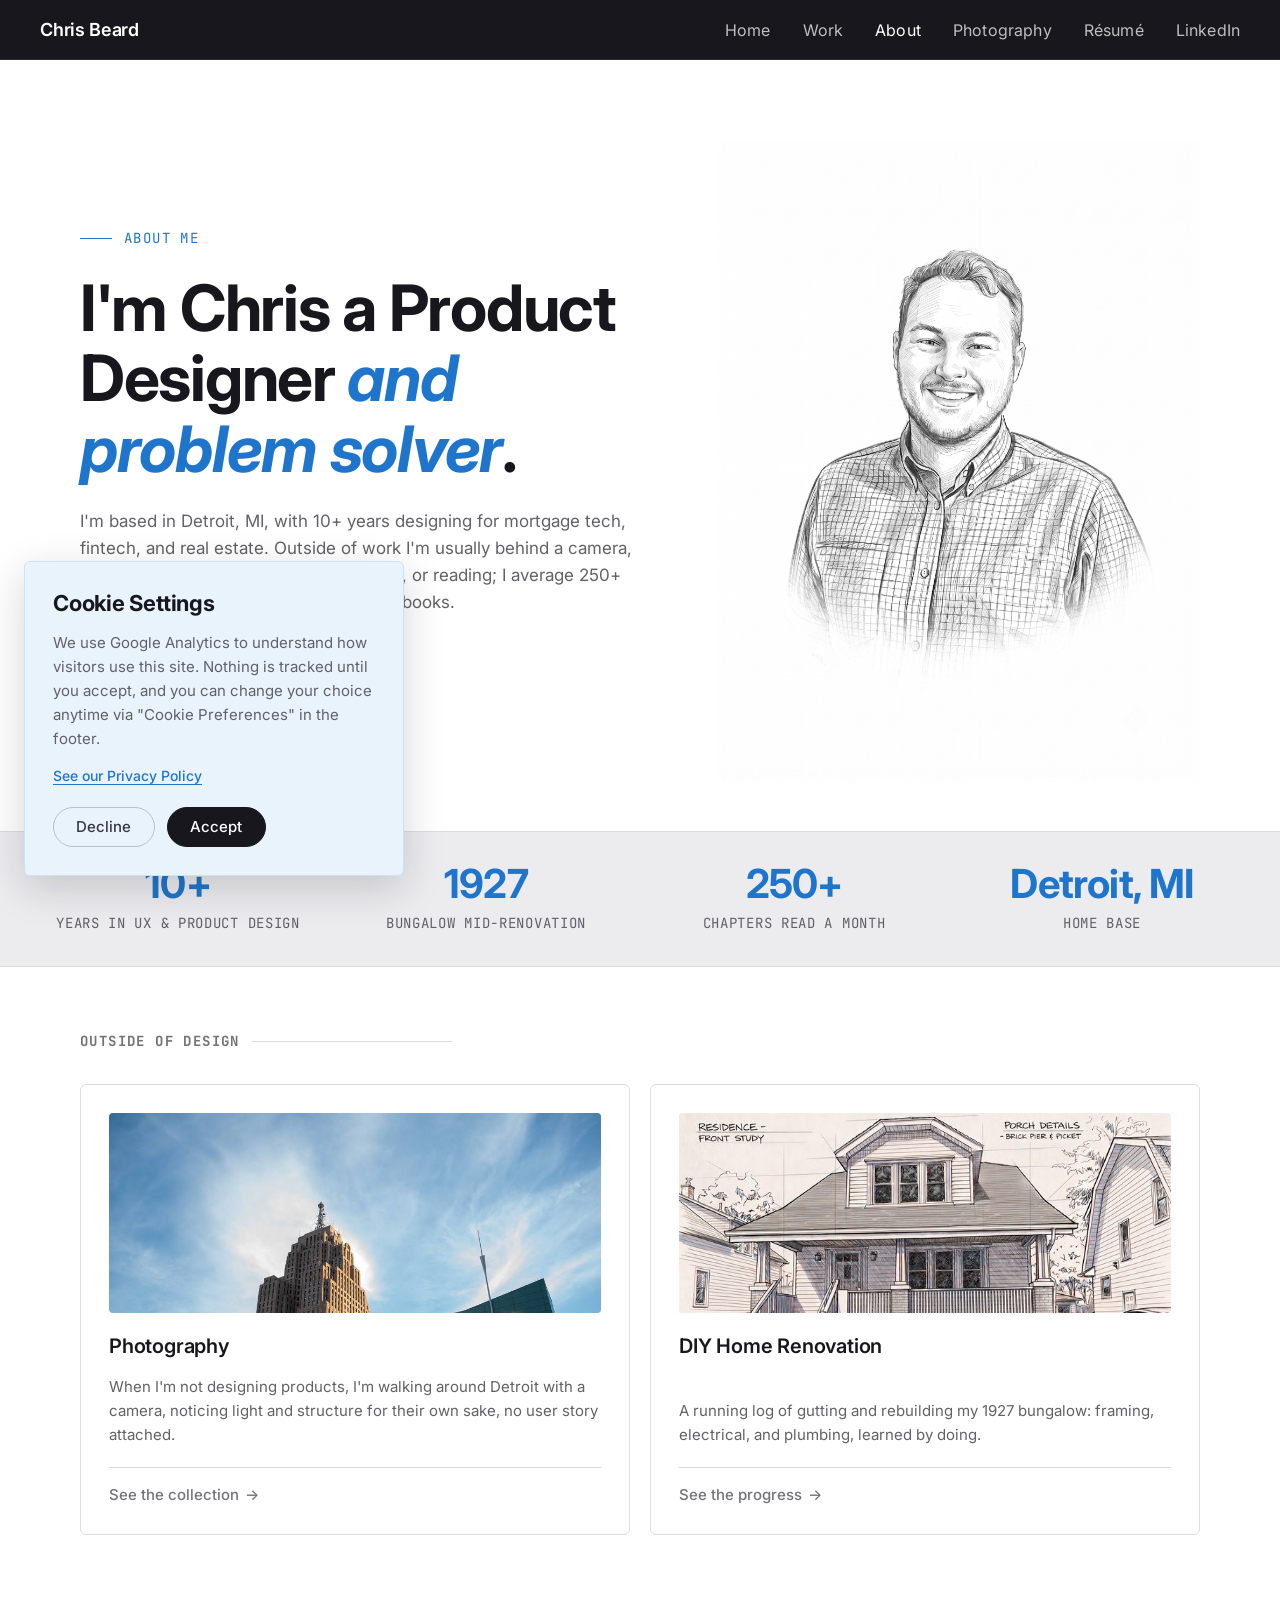
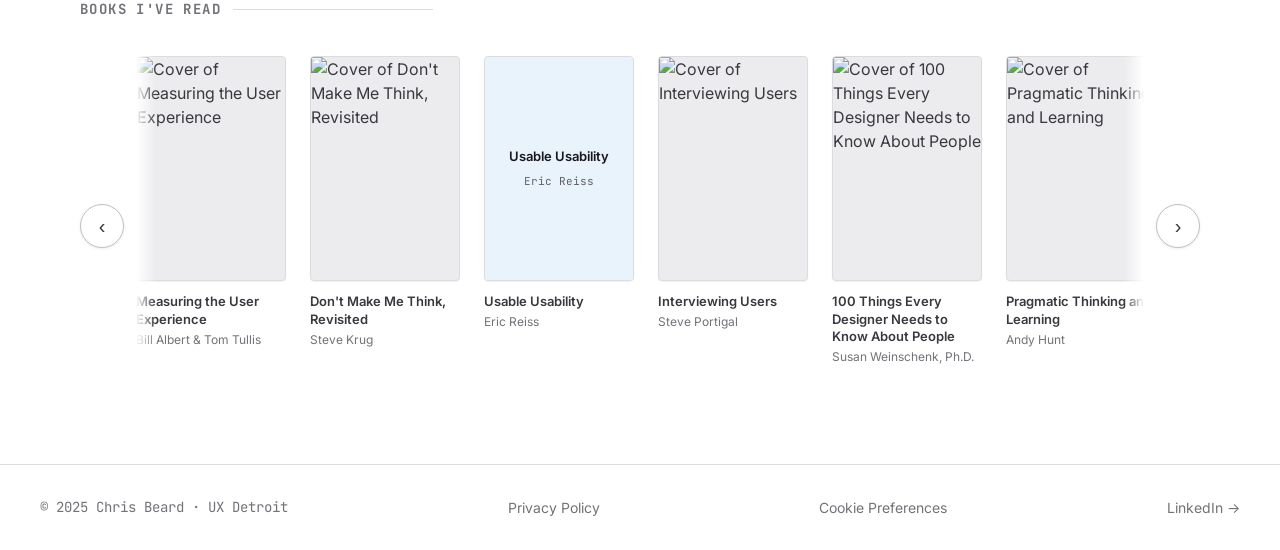
==== about.html @ 6bd54cd8 "About page, Renovation Page, hackathon pages, and update images" ====
<!DOCTYPE html>
<html lang="en">
<head>
<meta charset="UTF-8">
<meta name="viewport" content="width=device-width, initial-scale=1.0">
<!-- Google tag (gtag.js) -->
<script async src="https://www.googletagmanager.com/gtag/js?id=G-MFQD566YZS"></script>
<script>
  window.dataLayer = window.dataLayer || [];
  function gtag(){dataLayer.push(arguments);}
  var storedConsent;
  try { storedConsent = localStorage.getItem('cookie-consent'); } catch (e) {}
  gtag('consent', 'default', { analytics_storage: storedConsent === 'granted' ? 'granted' : 'denied' });
  gtag('js', new Date());
  gtag('config', 'G-MFQD566YZS');
</script>
<title>About — Chris Beard</title>
<link rel="preconnect" href="https://fonts.googleapis.com">
<link rel="preconnect" href="https://fonts.gstatic.com" crossorigin>
<link href="https://fonts.googleapis.com/css2?family=Inter:ital,wght@0,300;0,400;0,500;0,600;0,700;1,400;1,600&family=JetBrains+Mono:ital,wght@0,400;0,500;1,400&display=swap" rel="stylesheet">
<link rel="stylesheet" href="styles.css">
</head>
<body>

<a class="skip-nav" href="#main-content">Skip to main content</a>

<nav aria-label="Main navigation">
  <div class="nav-inner">
  <a class="nav-logo" href="index.html">Chris Beard</a>
  <button class="nav-toggle" type="button" aria-expanded="false" aria-controls="nav-links" aria-label="Open menu">
    <span class="nav-toggle-bar"></span>
    <span class="nav-toggle-bar"></span>
    <span class="nav-toggle-bar"></span>
  </button>
  <ul class="nav-links" id="nav-links">
    <li><a href="index.html">Home</a></li>
    <li><a href="work.html">Work</a></li>
    <li><a href="about.html" aria-current="page" class="nav-active">About</a></li>
    <li><a href="photography.html">Photography</a></li>
    <li><a href="resume.html">Résumé</a></li>
    <li><a href="https://www.linkedin.com/in/beard02/" target="_blank" rel="noopener">LinkedIn</a></li>
  </ul>
  </div>
</nav>

<main id="main-content">

  <!-- HERO -->
  <section class="hero hero-with-portrait">
    <div>
      <p class="hero-eyebrow animate-in">About Me</p>
      <h1 class="hero-h1 animate-in delay-1">I'm Chris a Product Designer <em>and problem solver</em>.</h1>
      <p class="hero-sub animate-in delay-2">I'm based in Detroit, MI, with 10+ years designing for mortgage tech, fintech, and real estate. Outside of work I'm usually behind a camera, renovating my house one room at a time, or reading; I average 250+ chapters a month between manhua and books.</p>
      <div class="hero-actions animate-in delay-3">
        <a class="btn-ghost" href="https://cdn.prod.website-files.com/657235eab95ad436f5d0ef59/69a52b93fa507fe3a2e2536a_Chris_Beard_Public_Resume.pdf" target="_blank" rel="noopener">
          <svg width="14" height="14" viewBox="0 0 16 16" fill="none"><path d="M2 14h12M8 2v8M4 7l4 4 4-4" stroke="currentColor" stroke-width="1.5" stroke-linecap="round" stroke-linejoin="round"/></svg>
          Download Résumé
        </a>
        <div class="hero-social-links">
          <a class="social-link" href="https://www.linkedin.com/in/beard02/" target="_blank" rel="noopener" title="LinkedIn">in</a>
        </div>
      </div>
    </div>
    <div class="hero-portrait animate-in delay-1">
      <img src="images/Sketch_Portrait.png" alt="Hand-drawn sketch portrait of Chris Beard smiling, standing in an office space" loading="lazy">
    </div>
  </section>

  <!-- QUICK FACTS -->
  <div class="metrics-strip">
    <div class="metrics-inner">
      <div class="metric-item">
        <span class="metric-num">10+</span>
        <span class="metric-label">Years in UX &amp; Product Design</span>
      </div>
      <div class="metric-item">
        <span class="metric-num">1927</span>
        <span class="metric-label">Bungalow mid-renovation</span>
      </div>
      <div class="metric-item">
        <span class="metric-num">250+</span>
        <span class="metric-label">Chapters read a month</span>
      </div>
      <div class="metric-item">
        <span class="metric-num">Detroit, MI</span>
        <span class="metric-label">Home base</span>
      </div>
    </div>
  </div>

  <!-- OUTSIDE OF DESIGN -->
  <section class="bento-section">
    <h2 class="section-label">Outside of Design</h2>
    <div class="bento-grid">

      <article class="card case-card-med" onclick="location.href='photography.html'" tabindex="0" role="button" aria-label="Visit my Photography page">
        <div class="case-card-inner">
          <div class="card-thumb">
            <img src="images/photography/thumbs/book-tower-day.jpg" alt="The Book Tower rising above buildings in downtown Detroit" loading="lazy">
          </div>
          <h2 class="card-thesis">Photography</h2>
          <p class="card-summary">When I'm not designing products, I'm walking around Detroit with a camera, noticing light and structure for their own sake, no user story attached.</p>
          <div class="card-cta">See the collection <span class="card-cta-arrow">→</span></div>
        </div>
      </article>

      <article class="card case-card-med" onclick="location.href='renovation.html'" tabindex="0" role="button" aria-label="Visit my Renovation page">
        <div class="case-card-inner">
          <div class="card-thumb">
            <img src="images/renovation/thumbs/house-sketch.jpg" alt="Hand-drawn front elevation study of the house, showing the porch, dormer, and picket fence details" loading="lazy">
          </div>
          <h2 class="card-thesis">DIY Home Renovation</h2>
          <p class="card-summary">A running log of gutting and rebuilding my 1927 bungalow: framing, electrical, and plumbing, learned by doing.</p>
          <div class="card-cta">See the progress <span class="card-cta-arrow">→</span></div>
        </div>
      </article>

    </div>
  </section>

    <!-- BOOKS I'VE READ -->
  <section class="bento-section books-section" id="books">
    <h2 class="section-label">Books I've Read</h2>
    <div class="book-carousel-wrap">
      <button class="book-carousel-btn book-carousel-prev" type="button" aria-label="Scroll to previous books">‹</button>
      <div class="book-carousel" id="book-carousel" tabindex="0" aria-label="Carousel of books I've read">

        <a class="book-card" href="https://www.amazon.com/s?k=Measuring+the+User+Experience+Bill+Albert+Tom+Tullis" target="_blank" rel="noopener" aria-label="View Measuring the User Experience on Amazon">
          <div class="book-cover"><img src="https://covers.openlibrary.org/b/id/10262965-L.jpg" alt="Cover of Measuring the User Experience" loading="lazy"></div>
          <p class="book-title">Measuring the User Experience</p>
          <p class="book-author">Bill Albert &amp; Tom Tullis</p>
        </a>

        <a class="book-card" href="https://www.amazon.com/s?k=Don%27t+Make+Me+Think+Revisited+Steve+Krug" target="_blank" rel="noopener" aria-label="View Don't Make Me Think, Revisited on Amazon">
          <div class="book-cover"><img src="https://covers.openlibrary.org/b/id/10329409-L.jpg" alt="Cover of Don't Make Me Think, Revisited" loading="lazy"></div>
          <p class="book-title">Don't Make Me Think, Revisited</p>
          <p class="book-author">Steve Krug</p>
        </a>

        <a class="book-card" href="https://www.amazon.com/s?k=Usable+Usability+Eric+Reiss" target="_blank" rel="noopener" aria-label="View Usable Usability on Amazon">
          <div class="book-cover">
            <div class="book-cover-placeholder">
              <p class="book-cover-placeholder-title">Usable Usability</p>
              <p class="book-cover-placeholder-author">Eric Reiss</p>
            </div>
          </div>
          <p class="book-title">Usable Usability</p>
          <p class="book-author">Eric Reiss</p>
        </a>

        <a class="book-card" href="https://www.amazon.com/s?k=Interviewing+Users+Steve+Portigal" target="_blank" rel="noopener" aria-label="View Interviewing Users on Amazon">
          <div class="book-cover"><img src="https://covers.openlibrary.org/b/id/8778372-L.jpg" alt="Cover of Interviewing Users" loading="lazy"></div>
          <p class="book-title">Interviewing Users</p>
          <p class="book-author">Steve Portigal</p>
        </a>

        <a class="book-card" href="https://www.amazon.com/s?k=100+Things+Every+Designer+Needs+to+Know+About+People+Susan+Weinschenk" target="_blank" rel="noopener" aria-label="View 100 Things Every Designer Needs to Know About People on Amazon">
          <div class="book-cover"><img src="https://covers.openlibrary.org/b/id/8727716-L.jpg" alt="Cover of 100 Things Every Designer Needs to Know About People" loading="lazy"></div>
          <p class="book-title">100 Things Every Designer Needs to Know About People</p>
          <p class="book-author">Susan Weinschenk, Ph.D.</p>
        </a>

        <a class="book-card" href="https://www.amazon.com/s?k=Pragmatic+Thinking+and+Learning+Andy+Hunt" target="_blank" rel="noopener" aria-label="View Pragmatic Thinking and Learning on Amazon">
          <div class="book-cover"><img src="https://covers.openlibrary.org/b/id/5547404-L.jpg" alt="Cover of Pragmatic Thinking and Learning" loading="lazy"></div>
          <p class="book-title">Pragmatic Thinking and Learning</p>
          <p class="book-author">Andy Hunt</p>
        </a>

        <a class="book-card" href="https://www.amazon.com/s?k=Making+It+Right+Rian+van+der+Merwe" target="_blank" rel="noopener" aria-label="View Making It Right on Amazon">
          <div class="book-cover"><img src="https://covers.openlibrary.org/b/id/11560000-L.jpg" alt="Cover of Making It Right" loading="lazy"></div>
          <p class="book-title">Making It Right</p>
          <p class="book-author">Rian van der Merwe</p>
        </a>

        <a class="book-card" href="https://www.amazon.com/s?k=Thinkertoys+Michael+Michalko" target="_blank" rel="noopener" aria-label="View Thinkertoys on Amazon">
          <div class="book-cover"><img src="https://covers.openlibrary.org/b/id/697245-L.jpg" alt="Cover of Thinkertoys" loading="lazy"></div>
          <p class="book-title">Thinkertoys</p>
          <p class="book-author">Michael Michalko</p>
        </a>

        <a class="book-card" href="https://www.amazon.com/s?k=The+Design+of+Everyday+Things+Don+Norman" target="_blank" rel="noopener" aria-label="View The Design of Everyday Things on Amazon">
          <div class="book-cover"><img src="https://covers.openlibrary.org/b/id/14428212-L.jpg" alt="Cover of The Design of Everyday Things" loading="lazy"></div>
          <p class="book-title">The Design of Everyday Things</p>
          <p class="book-author">Don Norman</p>
        </a>

        <a class="book-card" href="https://www.amazon.com/s?k=Design+for+the+Real+World+Victor+Papanek" target="_blank" rel="noopener" aria-label="View Design for the Real World on Amazon">
          <div class="book-cover"><img src="https://covers.openlibrary.org/b/id/13011269-L.jpg" alt="Cover of Design for the Real World" loading="lazy"></div>
          <p class="book-title">Design for the Real World</p>
          <p class="book-author">Victor Papanek</p>
        </a>

        <a class="book-card" href="https://www.amazon.com/s?k=Sprint+Jake+Knapp+John+Zeratsky" target="_blank" rel="noopener" aria-label="View Sprint on Amazon">
          <div class="book-cover"><img src="https://covers.openlibrary.org/b/id/7431269-L.jpg" alt="Cover of Sprint" loading="lazy"></div>
          <p class="book-title">Sprint</p>
          <p class="book-author">Jake Knapp &amp; John Zeratsky</p>
        </a>

        <a class="book-card" href="https://www.amazon.com/s?k=Mismatch+Kat+Holmes" target="_blank" rel="noopener" aria-label="View Mismatch on Amazon">
          <div class="book-cover"><img src="https://covers.openlibrary.org/b/id/8835420-L.jpg" alt="Cover of Mismatch" loading="lazy"></div>
          <p class="book-title">Mismatch</p>
          <p class="book-author">Kat Holmes</p>
        </a>

        <a class="book-card" href="https://www.amazon.com/s?k=Change+by+Design+Tim+Brown" target="_blank" rel="noopener" aria-label="View Change by Design on Amazon">
          <div class="book-cover"><img src="https://covers.openlibrary.org/b/id/6305705-L.jpg" alt="Cover of Change by Design" loading="lazy"></div>
          <p class="book-title">Change by Design</p>
          <p class="book-author">Tim Brown</p>
        </a>

        <a class="book-card" href="https://www.amazon.com/s?k=97+Things+Every+UX+Practitioner+Should+Know+Daniel+Berlin" target="_blank" rel="noopener" aria-label="View 97 Things Every UX Practitioner Should Know on Amazon">
          <div class="book-cover">
            <div class="book-cover-placeholder">
              <p class="book-cover-placeholder-title">97 Things Every UX Practitioner Should Know</p>
              <p class="book-cover-placeholder-author">Daniel Berlin</p>
            </div>
          </div>
          <p class="book-title">97 Things Every UX Practitioner Should Know</p>
          <p class="book-author">Daniel Berlin</p>
        </a>

        <a class="book-card" href="https://www.amazon.com/s?k=Atomic+Habits+James+Clear" target="_blank" rel="noopener" aria-label="View Atomic Habits on Amazon">
          <div class="book-cover"><img src="https://covers.openlibrary.org/b/id/12539702-L.jpg" alt="Cover of Atomic Habits" loading="lazy"></div>
          <p class="book-title">Atomic Habits</p>
          <p class="book-author">James Clear</p>
        </a>

        <a class="book-card" href="https://www.amazon.com/s?k=Bottlenecks+David+C+Evans" target="_blank" rel="noopener" aria-label="View Bottlenecks on Amazon">
          <div class="book-cover">
            <div class="book-cover-placeholder">
              <p class="book-cover-placeholder-title">Bottlenecks</p>
              <p class="book-cover-placeholder-author">David C. Evans</p>
            </div>
          </div>
          <p class="book-title">Bottlenecks</p>
          <p class="book-author">David C. Evans</p>
        </a>

        <a class="book-card" href="https://www.amazon.com/s?k=uxGPT+Patrick+Neeman" target="_blank" rel="noopener" aria-label="View uxGPT on Amazon">
          <div class="book-cover">
            <div class="book-cover-placeholder">
              <p class="book-cover-placeholder-title">uxGPT</p>
              <p class="book-cover-placeholder-author">Patrick Neeman</p>
            </div>
          </div>
          <p class="book-title">uxGPT</p>
          <p class="book-author">Patrick Neeman</p>
        </a>

        <a class="book-card" href="https://www.amazon.com/s?k=The+Five+Dysfunctions+of+a+Team+Patrick+Lencioni" target="_blank" rel="noopener" aria-label="View The Five Dysfunctions of a Team on Amazon">
          <div class="book-cover"><img src="https://covers.openlibrary.org/b/id/13296514-L.jpg" alt="Cover of The Five Dysfunctions of a Team" loading="lazy"></div>
          <p class="book-title">The Five Dysfunctions of a Team</p>
          <p class="book-author">Patrick M. Lencioni</p>
        </a>

        <a class="book-card" href="https://www.amazon.com/s?k=HBR%27s+10+Must+Reads+on+Emotional+Intelligence+Daniel+Goleman" target="_blank" rel="noopener" aria-label="View HBR's 10 Must Reads on Emotional Intelligence on Amazon">
          <div class="book-cover"><img src="https://covers.openlibrary.org/b/id/8920949-L.jpg" alt="Cover of HBR's 10 Must Reads on Emotional Intelligence" loading="lazy"></div>
          <p class="book-title">HBR's 10 Must Reads on Emotional Intelligence</p>
          <p class="book-author">Harvard Business Review &amp; Daniel Goleman</p>
        </a>

        <a class="book-card" href="https://www.amazon.com/s?k=Technically+Wrong+Sara+Wachter-Boettcher" target="_blank" rel="noopener" aria-label="View Technically Wrong on Amazon">
          <div class="book-cover"><img src="https://covers.openlibrary.org/b/id/8353132-L.jpg" alt="Cover of Technically Wrong" loading="lazy"></div>
          <p class="book-title">Technically Wrong</p>
          <p class="book-author">Sara Wachter-Boettcher</p>
        </a>

        <a class="book-card" href="https://www.amazon.com/s?k=Failed+It+Erik+Kessels" target="_blank" rel="noopener" aria-label="View Failed It! on Amazon">
          <div class="book-cover"><img src="https://covers.openlibrary.org/b/id/8494494-L.jpg" alt="Cover of Failed It!" loading="lazy"></div>
          <p class="book-title">Failed It!</p>
          <p class="book-author">Erik Kessels</p>
        </a>

        <a class="book-card" href="https://www.amazon.com/s?k=How+to+Make+Sense+of+Any+Mess+Abby+Covert" target="_blank" rel="noopener" aria-label="View How to Make Sense of Any Mess on Amazon">
          <div class="book-cover"><img src="https://covers.openlibrary.org/b/id/7352417-L.jpg" alt="Cover of How to Make Sense of Any Mess" loading="lazy"></div>
          <p class="book-title">How to Make Sense of Any Mess</p>
          <p class="book-author">Abby Covert</p>
        </a>

        <a class="book-card" href="https://www.amazon.com/s?k=Lean+UX+Jeff+Gothelf+Josh+Seiden" target="_blank" rel="noopener" aria-label="View Lean UX on Amazon">
          <div class="book-cover"><img src="https://covers.openlibrary.org/b/id/7534763-L.jpg" alt="Cover of Lean UX" loading="lazy"></div>
          <p class="book-title">Lean UX</p>
          <p class="book-author">Jeff Gothelf &amp; Josh Seiden</p>
        </a>

        <a class="book-card" href="https://www.amazon.com/s?k=Zen+and+the+Art+of+Motorcycle+Maintenance+Robert+Pirsig" target="_blank" rel="noopener" aria-label="View Zen and the Art of Motorcycle Maintenance on Amazon">
          <div class="book-cover"><img src="https://covers.openlibrary.org/b/id/10673266-L.jpg" alt="Cover of Zen and the Art of Motorcycle Maintenance" loading="lazy"></div>
          <p class="book-title">Zen and the Art of Motorcycle Maintenance</p>
          <p class="book-author">Robert M. Pirsig</p>
        </a>

      </div>
      <button class="book-carousel-btn book-carousel-next" type="button" aria-label="Scroll to next books">›</button>
    </div>
  </section>

  <!--div class="quote-strip">
    <p class="quote-text">"Good design is invisible until it's missing; that's usually where I start."</p>
    <p class="quote-attr">My approach to every project</p>
  </div -->

</main>
<footer aria-label="Site footer">
  <div class="footer-inner">
    <span class="footer-copy">© 2025 Chris Beard · UX Detroit</span>
    <a class="footer-link" href="privacy.html">Privacy Policy</a>
    <button class="footer-link cookie-prefs-link" type="button">Cookie Preferences</button>
    <a class="footer-link" href="https://www.linkedin.com/in/beard02/" target="_blank" rel="noopener">LinkedIn →</a>
  </div>
</footer>
<div id="cookie-banner" class="cookie-banner" role="region" aria-label="Cookie consent" hidden>
  <p class="cookie-banner-title">Cookie Settings</p>
  <p class="cookie-banner-text">We use Google Analytics to understand how visitors use this site. Nothing is tracked until you accept, and you can change your choice anytime via "Cookie Preferences" in the footer.</p>
  <a class="cookie-banner-link" href="privacy.html">See our Privacy Policy</a>
  <div class="cookie-banner-actions">
    <button id="cookie-decline" class="cookie-btn" type="button">Decline</button>
    <button id="cookie-accept" class="cookie-btn cookie-btn-accept" type="button">Accept</button>
  </div>
</div>
<script>
// ── BOOK CAROUSEL ────────────────────────────────────────────────────────────
(function () {
  var track = document.getElementById('book-carousel');
  var prevBtn = document.querySelector('.book-carousel-prev');
  var nextBtn = document.querySelector('.book-carousel-next');
  if (!track || !prevBtn || !nextBtn) return;

  function scrollByCard(dir) {
    var card = track.querySelector('.book-card');
    var step = card ? card.getBoundingClientRect().width + 24 : 174;
    track.scrollBy({ left: dir * step * 2, behavior: 'smooth' });
  }

  function updateButtons() {
    var max = track.scrollWidth - track.clientWidth - 1;
    prevBtn.disabled = track.scrollLeft <= 0;
    nextBtn.disabled = track.scrollLeft >= max;
  }

  prevBtn.addEventListener('click', function () { scrollByCard(-1); });
  nextBtn.addEventListener('click', function () { scrollByCard(1); });
  track.addEventListener('scroll', updateButtons, { passive: true });
  window.addEventListener('resize', updateButtons);
  updateButtons();

  // Keyboard arrow support
  track.addEventListener('keydown', function (e) {
    if (e.key === 'ArrowRight') { scrollByCard(1); e.preventDefault(); }
    else if (e.key === 'ArrowLeft') { scrollByCard(-1); e.preventDefault(); }
  });

  // Vertical wheel scrolls the carousel horizontally
  track.addEventListener('wheel', function (e) {
    if (Math.abs(e.deltaY) > Math.abs(e.deltaX)) {
      track.scrollLeft += e.deltaY;
      e.preventDefault();
    }
  }, { passive: false });

  // Click-and-drag (mouse only — touch already scrolls natively via touch-action)
  var isDown = false, isDragging = false, startX = 0, startScroll = 0;

  // Book cover images are draggable by default, which hijacks the pointer
  // sequence with a native ghost-image drag — block it so our scroll-drag wins.
  track.addEventListener('dragstart', function (e) { e.preventDefault(); });

  track.addEventListener('pointerdown', function (e) {
    if (e.pointerType !== 'mouse') return;
    isDown = true;
    isDragging = false;
    startX = e.clientX;
    startScroll = track.scrollLeft;
  });

  track.addEventListener('pointermove', function (e) {
    if (!isDown) return;
    var dx = e.clientX - startX;
    if (!isDragging && Math.abs(dx) > 4) {
      isDragging = true;
      track.classList.add('is-dragging');
      track.setPointerCapture(e.pointerId);
    }
    if (isDragging) {
      track.scrollLeft = startScroll - dx;
      e.preventDefault();
    }
  });

  function endDrag() {
    if (!isDown) return;
    isDown = false;
    track.classList.remove('is-dragging');
    // Defer clearing so the trailing click event (if any) can still see it was a drag
    setTimeout(function () { isDragging = false; }, 0);
  }
  track.addEventListener('pointerup', endDrag);
  track.addEventListener('pointercancel', endDrag);
  track.addEventListener('pointerleave', function () { if (isDown && !isDragging) endDrag(); });

  // Suppress the click-through to a book link at the end of a drag
  track.addEventListener('click', function (e) {
    if (isDragging) { e.preventDefault(); e.stopPropagation(); }
  }, true);
})();
</script>
<script src="nav.js"></script>
<script src="consent.js"></script>
</body>
</html>
---- styles.css ----
:root {
    /* ── Pajamas backgrounds ── */
    --bg: #ffffff;           /* neutral.0   – page background   */
    --bg-card: #ffffff;      /* neutral.0   – card / surface    */
    --bg-warm: #ececef;      /* neutral.50  – subtle section bg */
    --bg-blue-light: hsl(210 100% 96% / 1);
    --bg-dark: #18171d;      /* neutral.950 – dark hero / quote */

    /* ── Pajamas text ── */
    --ink: #3a383f;          /* neutral.800 – default text      */
    --ink-2: #626168;        /* neutral.600 – subtle text       */
    --ink-3: #737278;        /* neutral.500 – muted text        */
    --heading: #18171d;      /* neutral.950 – heading text      */

    /* ── Pajamas accent (blue.500) ── */
    --accent: #1f75cb;
    --accent-hover: #2f68b4; /* blue.600 */
    --accent-light: #cbe2f9; /* blue.100 */
    --accent-2: #1f75cb;
    --accent-2-light: #e9f3fc; /* blue.50 */

    /* ── Pajamas borders ── */
    --border: #dcdcde;       /* neutral.100 */
    --border-strong: #bfbfc3; /* neutral.200 */

    /* ── Geometry ── */
    --radius: 4px;
    --radius-lg: 6px;

    /* ── Pajamas typography ── */
    --font-display: 'GitLab Sans', 'Inter', -apple-system, BlinkMacSystemFont, 'Segoe UI', Roboto, 'Noto Sans', sans-serif;
    --font-body:    'GitLab Sans', 'Inter', -apple-system, BlinkMacSystemFont, 'Segoe UI', Roboto, 'Noto Sans', sans-serif;
    --font-mono:    'GitLab Mono', 'JetBrains Mono', 'Menlo', 'DejaVu Sans Mono', 'Liberation Mono', 'Consolas', monospace;

    --transition: 0.22s cubic-bezier(0.4,0,0.2,1);
  }

  *, *::before, *::after { box-sizing: border-box; margin: 0; padding: 0; }
  html { scroll-behavior: smooth; }

  body {
    font-family: var(--font-body);
    background: var(--bg);
    color: var(--ink);
    font-size: 16px;
    line-height: 1.5;
    -webkit-font-smoothing: antialiased;
  }

  /* ── WCAG 2.0 AA FOCUS & ACCESSIBILITY ── */
  .skip-nav {
    position: absolute;
    top: -100%;
    left: 1rem;
    z-index: 9999;
    background: var(--accent);
    color: #ffffff;
    padding: 0.6rem 1.2rem;
    border-radius: var(--radius);
    font-size: 1rem;
    font-weight: 500;
    text-decoration: none;
    transition: top 0s;
  }
  .skip-nav:focus { top: 0.75rem; outline: 3px solid #18171d; outline-offset: 2px; }

  a:focus-visible, button:focus-visible, [role="button"]:focus-visible, [tabindex]:focus-visible {
    outline: 3px solid var(--accent);
    outline-offset: 3px;
    border-radius: var(--radius);
  }
  a:focus:not(:focus-visible), button:focus:not(:focus-visible) { outline: none; }
  .card:focus-visible, .work-card-btn:focus-visible { outline: 3px solid var(--accent); outline-offset: 2px; }
  .cs-body-text a, .resume-sub a { text-decoration: underline; text-underline-offset: 3px; }

  /* ── NAV ── */
  nav {
    position: sticky; top: 0; z-index: 100;
    background: var(--bg-dark);
    border-bottom: 1px solid rgba(255,255,255,0.08);
    padding: 0 2.5rem;
    height: 60px;
  }
  .nav-inner {
    max-width: 1200px;
    margin: 0 auto;
    height: 100%;
    display: flex; align-items: center; justify-content: space-between;
  }
  .nav-logo {
    font-family: var(--font-display); font-size: 1.125rem; font-weight: 600;
    color: #ffffff; text-decoration: none; letter-spacing: -0.01em; cursor: pointer;
  }
  .nav-links { display: flex; gap: 2rem; list-style: none; align-items: center; }
  .nav-links a {
    font-size: 1rem; font-weight: 400; color: rgba(255,255,255,0.72);
    text-decoration: none; letter-spacing: 0.01em;
    transition: color var(--transition); cursor: pointer;
  }
  .nav-links a:hover { color: #ffffff; }

  .nav-toggle {
    display: none;
    flex-direction: column;
    justify-content: center;
    align-items: center;
    gap: 5px;
    width: 36px;
    height: 36px;
    padding: 0;
    border: none;
    background: transparent;
    cursor: pointer;
  }
  .nav-toggle-bar {
    display: block;
    width: 20px;
    height: 2px;
    background: #ffffff;
    border-radius: 1px;
    transition: transform var(--transition), opacity var(--transition);
  }
  .nav-toggle[aria-expanded="true"] .nav-toggle-bar:nth-child(1) { transform: translateY(7px) rotate(45deg); }
  .nav-toggle[aria-expanded="true"] .nav-toggle-bar:nth-child(2) { opacity: 0; }
  .nav-toggle[aria-expanded="true"] .nav-toggle-bar:nth-child(3) { transform: translateY(-7px) rotate(-45deg); }

  .nav-cta {
    background: var(--accent) !important; color: #ffffff !important;
    padding: 0.45rem 1.1rem !important; border-radius: var(--radius) !important;
    font-weight: 500 !important; font-size: 1rem !important;
    letter-spacing: 0.01em !important; transition: background var(--transition) !important;
  }
  .nav-cta:hover { background: var(--accent-hover) !important; color: #ffffff !important; }

  /* ── PAGES ── */
  .page { display: none; }
  .page.active { display: block; }

  /* ── HERO ── */
  .hero { padding: 5rem 2.5rem 3rem; max-width: 1200px; margin: 0 auto; }
  .hero-eyebrow {
    font-family: var(--font-mono); font-size: 0.875rem; letter-spacing: 0.10em;
    color: var(--accent); text-transform: uppercase; margin-bottom: 1.5rem;
    display: flex; align-items: center; gap: 0.75rem;
  }
  .hero-eyebrow::before { content: ''; display: inline-block; width: 32px; height: 1px; background: var(--accent); }
  .hero-h1 {
    font-family: var(--font-display); font-size: clamp(2.6rem, 5vw, 4.2rem);
    font-weight: 700; line-height: 1.1; letter-spacing: -0.02em;
    color: var(--heading); max-width: 820px; margin-bottom: 1.5rem;
  }
  .hero-h1 em { font-style: italic; color: var(--accent); }
  .hero-sub {
    font-size: 1.0625rem; color: var(--ink-2);
    line-height: 1.6; margin-bottom: 2.5rem; font-weight: 400;
  }
  .hero-actions { display: flex; align-items: center; gap: 1.25rem; flex-wrap: wrap; margin-bottom: 4rem; }
  .btn-primary {
    background: var(--accent); color: #ffffff; padding: 0.75rem 1.75rem;
    border-radius: var(--radius); font-size: 1rem; font-weight: 500;
    text-decoration: none; letter-spacing: 0.01em;
    transition: background var(--transition), transform var(--transition);
    cursor: pointer; border: none; display: inline-block;
  }
  .btn-primary:hover { background: var(--accent-hover); transform: translateY(-1px); }
  .btn-ghost {
    color: var(--ink-2); font-size: 1rem; text-decoration: none;
    display: flex; align-items: center; gap: 0.5rem;
    transition: color var(--transition), background var(--transition);
    cursor: pointer; border: 1px solid var(--border); background: transparent;
    padding: 0.4rem 0.75rem; border-radius: var(--radius);
  }
  .btn-ghost:hover { color: var(--accent); border-color: var(--accent); background: var(--accent-2-light); border-radius: var(--radius); }
  .hero-with-portrait { display: grid; grid-template-columns: 1.1fr 0.9fr; gap: 3rem; align-items: center; }
  .hero-with-portrait .hero-actions { margin-bottom: 0; }
  .hero-portrait { width: 100%; aspect-ratio: 3 / 4; border-radius: var(--radius-lg); overflow: hidden; }
  .hero-portrait img { width: 100%; height: 100%; object-fit: cover; display: block; filter: grayscale(1); }
  .hero-social-links { display: flex; gap: 1rem; align-items: center; }
  .social-link {
    width: 36px; height: 36px; border: 1px solid var(--border-strong);
    border-radius: var(--radius); display: flex; align-items: center; justify-content: center;
    color: var(--ink-2); text-decoration: none; font-size: 1rem;
    font-family: var(--font-mono); font-weight: 500; letter-spacing: 0.02em;
    transition: all var(--transition); cursor: pointer;
  }
  .social-link:hover { border-color: var(--accent); color: var(--accent); background: var(--accent-light); }

  /* ── METRICS STRIP ── */
  .metrics-strip {
    border-top: 1px solid var(--border); border-bottom: 1px solid var(--border);
    padding: 2rem 2.5rem; background: var(--bg-warm); overflow-x: auto;
  }
  .metrics-inner {
    max-width: 1200px; margin: 0 auto;
    display: grid; grid-template-columns: repeat(4, 1fr); gap: 2rem;
  }
  .metric-item { text-align: center; }
  .metric-num {
    font-family: var(--font-display); font-size: 2.5rem; font-weight: 700;
    letter-spacing: -0.02em; color: var(--accent); line-height: 1;
    display: block; margin-bottom: 0.35rem;
  }
  .metric-label { font-size: 0.875rem; color: var(--ink-2); font-family: var(--font-mono); letter-spacing: 0.05em; text-transform: uppercase; line-height: 1.4; }
  .metric-co { font-size: 0.875rem; color: var(--ink-2); margin-top: 0.2rem; display: block; font-family: var(--font-mono); letter-spacing: 0.04em; }

  /* ── BENTO GRID ── */
  .bento-section { padding: 4rem 2.5rem; max-width: 1200px; margin: 0 auto; }
  .section-label {
    font-family: var(--font-mono); font-size: 0.875rem; letter-spacing: 0.10em;
    color: var(--ink-3); text-transform: uppercase; margin-bottom: 2rem;
    display: flex; align-items: center; gap: 0.75rem;
  }
  .section-label::after { content: ''; flex: 1; height: 1px; background: var(--border); max-width: 200px; }
  .bento-grid { display: grid; grid-template-columns: repeat(12, 1fr); gap: 1.25rem; }

  /* ── CARDS ── */
  .card {
    background: var(--bg-card); border: 1px solid var(--border);
    border-radius: var(--radius-lg); overflow: hidden; position: relative;
    transition: border-color var(--transition), transform var(--transition), box-shadow var(--transition);
  }
  .card:hover { border-color: var(--border-strong); transform: translateY(-2px); box-shadow: 0 8px 24px rgba(5,5,6,0.08); }
  .case-card { grid-column: span 4; cursor: pointer; }
  .case-card-large { grid-column: span 8; cursor: pointer; }
  .case-card-med { grid-column: span 6; cursor: pointer; }
  .case-card-inner { padding: 1.75rem; height: 100%; display: flex; flex-direction: column; }

  .card-tag-row { display: flex; gap: 0.5rem; flex-wrap: wrap; margin-bottom: 1.25rem; }
  .tag {
    font-family: var(--font-mono); font-size: 0.75rem; letter-spacing: 0.06em;
    text-transform: uppercase; padding: 0.3rem 0.75rem; border-radius: 2px; font-weight: 500;
  }
  .tag-industry { background: var(--accent-light); color: var(--heading); }
  .tag-platform { background: var(--accent-2-light); color: var(--heading); }
  .tag-year { background: var(--bg-warm); color: var(--ink-2); border: 1px solid var(--border); }

  .card-thumb {
    width: 100%; height: 200px; background: var(--bg-warm); border-radius: var(--radius);
    margin-bottom: 1.25rem; overflow: hidden; position: relative;
  }
  .card-thumb img { width: 100%; height: 100%; object-fit: cover; object-position: top; display: block; }
  .card-thesis {
    font-family: var(--font-display); font-size: 1.25rem; font-weight: 600;
    line-height: 1.3; letter-spacing: -0.01em; color: var(--heading); margin-bottom: 1rem; flex: 1;
  }
  .card-summary { font-size: 0.9375rem; color: var(--ink-2); line-height: 1.6; margin-bottom: 1.25rem; }
  .card-metric-pill {
    display: inline-flex; align-items: center; gap: 0.4rem;
    background: var(--bg-card); border: 1px solid var(--border); border-radius: 2rem;
    padding: 0.3rem 0.8rem; font-family: var(--font-mono); font-size: 0.75rem;
    font-weight: 500; color: var(--accent); margin-right: 0.4rem; margin-bottom: 0.4rem;
  }
  .card-cta {
    display: flex; align-items: center; gap: 0.4rem; font-size: 0.9375rem; font-weight: 500;
    color: var(--ink-3); margin-top: auto; padding-top: 1rem;
    border-top: 1px solid var(--border); transition: color var(--transition);
    text-decoration: none; cursor: pointer;
  }
  .card:hover .card-cta { color: var(--accent); }
  .card-cta-arrow { transition: transform var(--transition); }
  .card:hover .card-cta-arrow { transform: translateX(3px); }

  .nda-card {
    background: var(--bg-warm); border: 1px dashed var(--border-strong);
    display: flex; align-items: center; justify-content: center;
    flex-direction: column; padding: 2rem; text-align: center; gap: 0.75rem;
  }
  .nda-label { font-family: var(--font-mono); font-size: 0.75rem; letter-spacing: 0.09em; text-transform: uppercase; color: var(--ink-2); }
  .nda-title { font-family: var(--font-display); font-size: 1.125rem; font-weight: 600; color: var(--ink-2); line-height: 1.3; }
  .nda-sub { font-size: 0.9375rem; color: var(--ink-2); }

  /* ── HOW I WORK ── */
  .how-card { grid-column: span 12; margin: 0 0 4rem;}
  .how-card:hover { border-color: var(--border); transform: none; box-shadow: none; }
  .how-card-inner { padding: 2rem 2.5rem; display: grid; grid-template-columns: 200px 1fr; gap: 3rem; align-items: start; }
  .how-h2 { font-family: var(--font-display); font-size: 1.5rem; font-weight: 600; line-height: 1.3; letter-spacing: -0.01em; color: var(--heading); }
  .how-sub { font-size: 0.9375rem; color: var(--ink-3); margin-top: 0.5rem; line-height: 1.5; }
  .how-pillars { display: grid; grid-template-columns: repeat(auto-fit, minmax(180px, 1fr)); gap: 1.5rem; }
  .pillar-name { font-size: 0.9375rem; font-weight: 600; color: var(--ink); margin-bottom: 0.35rem; }
  .pillar-desc { font-size: 0.9375rem; color: var(--ink-3); line-height: 1.6; }

  /* ── BOOK CAROUSEL ── */
  .books-section { padding-top: 0; }
  .book-carousel-wrap { position: relative; display: flex; align-items: center; gap: 0.75rem; }
  .book-carousel {
    display: flex; gap: 1.5rem; overflow-x: auto; scroll-snap-type: x proximity;
    padding: 0.25rem 0.25rem 1rem; scrollbar-width: none;
    cursor: grab; touch-action: pan-x; -webkit-user-select: none; user-select: none;
    -webkit-mask-image: linear-gradient(to right, transparent 0, black 20px, black calc(100% - 20px), transparent 100%);
    mask-image: linear-gradient(to right, transparent 0, black 20px, black calc(100% - 20px), transparent 100%);
  }
  .book-carousel::-webkit-scrollbar { display: none; }
  .book-carousel.is-dragging { cursor: grabbing; scroll-snap-type: none; user-select: none; }
  .book-carousel.is-dragging .book-card { pointer-events: none; }
  .book-card { flex: 0 0 150px; scroll-snap-align: start; display: block; color: inherit; text-decoration: none; }
  .book-card:hover .book-title { color: var(--accent); }
  .book-cover {
    width: 150px; height: 225px; border-radius: var(--radius); overflow: hidden;
    border: 1px solid var(--border); background: var(--bg-warm);
    box-shadow: 0 1px 2px rgba(5,5,6,0.06); transition: transform var(--transition), box-shadow var(--transition);
  }
  .book-card:hover .book-cover { transform: translateY(-3px); box-shadow: 0 8px 20px rgba(5,5,6,0.12); }
  .book-cover img { width: 100%; height: 100%; object-fit: cover; display: block; }
  .book-cover-placeholder {
    width: 100%; height: 100%; display: flex; flex-direction: column;
    align-items: center; justify-content: center; text-align: center;
    background: var(--accent-2-light); padding: 1rem; gap: 0.5rem;
  }
  .book-cover-placeholder-title { font-family: var(--font-display); font-size: 0.8125rem; font-weight: 600; color: var(--heading); line-height: 1.3; }
  .book-cover-placeholder-author { font-family: var(--font-mono); font-size: 0.6875rem; color: var(--ink-2); }
  .book-title { font-size: 0.8125rem; font-weight: 600; color: var(--ink); margin-top: 0.75rem; line-height: 1.35; }
  .book-author { font-size: 0.75rem; color: var(--ink-3); margin-top: 0.15rem; }
  .book-carousel-btn {
    flex: 0 0 auto; width: 44px; height: 44px; border-radius: 50%;
    border: 1px solid var(--border-strong); background: var(--bg-card); color: var(--ink);
    font-size: 1.25rem; line-height: 1; cursor: pointer; display: flex;
    align-items: center; justify-content: center; box-shadow: 0 1px 3px rgba(5,5,6,0.08);
    transition: background var(--transition), border-color var(--transition), color var(--transition), transform var(--transition), box-shadow var(--transition);
  }
  .book-carousel-btn:hover { background: var(--accent); border-color: var(--accent); color: #fff; transform: translateY(-2px); box-shadow: 0 8px 18px rgba(27,79,138,0.28); }
  .book-carousel-btn:active { transform: translateY(0) scale(0.92); box-shadow: 0 1px 3px rgba(5,5,6,0.08); }
  .book-carousel-btn:focus-visible { outline: 3px solid var(--accent); outline-offset: 2px; }
  .book-carousel-btn:disabled { opacity: 0.35; cursor: default; transform: none; box-shadow: none; }
  .book-carousel-btn:disabled:hover { background: var(--bg-card); border-color: var(--border-strong); color: var(--ink); transform: none; box-shadow: none; }

  /* ── QUOTE STRIP ── */
  .quote-strip { background: var(--bg-dark); padding: 3.5rem 2.5rem; text-align: center; }
  .quote-text {
    font-family: var(--font-display); font-size: clamp(1.1rem, 2.5vw, 1.4rem);
    font-weight: 400; font-style: italic; color: rgba(255,255,255,0.9);
    max-width: 700px; margin: 0 auto 1rem; line-height: 1.6; opacity: 0.9;
  }
  .quote-attr { font-family: var(--font-mono); font-size: 0.75rem; letter-spacing: 0.09em; text-transform: uppercase; color: rgba(255,255,255,0.55); }

  /* ── FOOTER ── */
  footer { border-top: 1px solid var(--border); padding: 2rem 2.5rem; }
  .footer-inner { max-width: 1200px; margin: 0 auto; display: flex; align-items: center; justify-content: space-between; }
  .footer-copy { font-size: 0.875rem; color: var(--ink-3); font-family: var(--font-mono); }
  .footer-link { font-size: 0.875rem; color: var(--ink-3); text-decoration: none; transition: color var(--transition); }
  .footer-link:hover { color: var(--accent); }

  /* ── PHOTOGRAPHY PAGE ── */
  .photo-hero { padding: 4rem 2.5rem 3rem; max-width: 1200px; margin: 0 auto; display: grid; grid-template-columns: 1.1fr 0.9fr; gap: 3rem; align-items: center; }
  .photo-hero-text .hero-h1 { font-size: clamp(2.25rem, 4vw, 3.5rem); }
  .photo-hero-text p { font-size: 1.0625rem; color: var(--ink-2); line-height: 1.6; margin-bottom: 1rem; }
  .photo-hero-text p:last-child { margin-bottom: 0; }
  .photo-hero-media { width: 100%; aspect-ratio: 4 / 5; border-radius: var(--radius-lg); overflow: hidden; box-shadow: 0 24px 48px -20px rgba(11 34 62 / 35%); }
  .photo-hero-media img { width: 100%; height: 100%; object-fit: cover; display: block; }
  .photo-stats.metrics-strip { background: none; }
  .photo-stats .metrics-inner { grid-template-columns: repeat(3, 1fr); gap: 4rem; }
  .photo-stats .metric-item { text-align: left; }
  .photo-stats .metric-num { color: var(--heading); }
  .photo-gallery { padding: 4rem 2.5rem; max-width: 1200px; margin: 0 auto; }
  .photo-gallery-sub { color: var(--ink-2); font-size: 1rem; max-width: 640px; margin: 0.5rem 0 2.5rem; }
  .photo-image-grid { grid-template-columns: repeat(3, 1fr); }
  .photo-image-grid .cs-img-card { aspect-ratio: 3 / 2; border: none; background: none; }
  .photo-image-grid .cs-img-card img { width: 100%; height: 100%; object-fit: cover; }
  .photo-quote { max-width: 1000px; margin: 0 auto; padding: 5rem 2.5rem; text-align: center; }
  .photo-quote-text { font-family: var(--font-display); font-size: clamp(1.25rem, 2.5vw, 1.75rem); font-weight: 600; letter-spacing: -0.01em; color: var(--heading); line-height: 1.5; margin-bottom: 1rem; }
  .photo-quote-attr { font-family: var(--font-mono); font-size: 0.75rem; font-weight: 600; letter-spacing: 0.06em; text-transform: uppercase; color: var(--ink-2); }

  /* ── HOUSE RENOVATION PAGE ── */
  /* Boxed, rounded hero image with the headline overlaid at the bottom, scrimmed for legibility. */
  .house-hero-wrap { max-width: 1200px; margin: 0 auto; padding: 2.5rem 2.5rem 0; }
  .house-back { display: inline-flex; align-items: center; gap: 0.4rem; font-size: 0.9375rem; font-weight: 600; color: var(--ink-2); text-decoration: underline; text-underline-offset: 3px; margin: 0 0 1.5rem -0.65rem; padding: 0.35rem 0.65rem; border-radius: var(--radius); transition: color var(--transition), background var(--transition); }
  .house-back:hover { color: var(--accent); background: var(--bg-warm); }
  .house-hero { position: relative; width: 100%; aspect-ratio: 16 / 9; border-radius: 40px; overflow: hidden; margin-bottom: 3.5rem; }
  .house-hero-media { position: absolute; inset: 0; }
  .house-hero-media img { width: 100%; height: 100%; object-fit: cover; display: block; filter: grayscale(1); }
  /* Dense through the bottom slice where the (now short) text sits, fading out quickly so more of the image reads clearly above it. */
  .house-hero::after { content: ''; position: absolute; inset: 0; background: linear-gradient(to top, rgba(8,10,14,0.92) 0%, rgba(8,10,14,0.8) 30%, rgba(8,10,14,0.3) 45%, rgba(8,10,14,0) 60%); pointer-events: none; }
  .house-hero-text { position: relative; z-index: 1; height: 100%; padding: 2.5rem 2.5rem 3rem; display: flex; flex-direction: column; justify-content: flex-end; }
  .house-hero-text .hero-eyebrow { color: rgba(255,255,255,0.75); }
  .house-hero-text .hero-eyebrow::before { background: #63a6e9; }
  .house-hero-text .hero-h1 { font-size: clamp(2.25rem, 4.5vw, 4rem); color: #fff; max-width: 760px; margin-bottom: 0; }
  .house-stats.metrics-strip { background: none; }
  .house-stats .metrics-inner { grid-template-columns: repeat(3, 1fr); gap: 4rem; }
  .house-stats .metric-item { text-align: left; }
  .house-stats .metric-num { color: var(--heading); }
  .house-gallery { padding: 4rem 2.5rem; max-width: 1200px; margin: 0 auto; }
  .house-gallery-sub { color: var(--ink-2); font-size: 1rem; line-height: 1.6; margin: 0.5rem 0 2.5rem; }
  .house-gallery-sub p { margin-bottom: 1rem; }
  .house-gallery-sub p:last-child { margin-bottom: 0; }
  .house-image-grid { grid-template-columns: repeat(3, 1fr); }
  .house-image-grid .cs-img-card { aspect-ratio: 3 / 2; border: none; background: none; }
  .house-image-grid .cs-img-card img { width: 100%; height: 100%; object-fit: cover; }
  .house-quote { max-width: 1000px; margin: 0 auto; padding: 5rem 2.5rem; text-align: center; }
  .house-quote-text { font-family: var(--font-display); font-size: clamp(1.25rem, 2.5vw, 1.75rem); font-weight: 600; letter-spacing: -0.01em; color: var(--heading); line-height: 1.5; margin-bottom: 1rem; }
  .house-quote-attr { font-family: var(--font-mono); font-size: 0.75rem; font-weight: 600; letter-spacing: 0.06em; text-transform: uppercase; color: var(--ink-2); }

  /* ── WORK INDEX PAGE ── */
  .work-header { padding: 4rem 2.5rem 2rem; max-width: 1200px; margin: 0 auto; border-bottom: 1px solid var(--border); margin-bottom: 3rem; }
  .work-h1 { font-family: var(--font-display); font-size: clamp(2rem, 4vw, 3rem); font-weight: 700; letter-spacing: -0.02em; line-height: 1.1; margin-bottom: 1rem; max-width: 600px; color: var(--heading); }
  .work-sub { color: var(--ink-2); font-size: 1rem; max-width: 520px; font-weight: 400; }
  .work-list { max-width: 1200px; margin: 0 auto; padding: 0 2.5rem 4rem; display: flex; flex-direction: column; gap: 1.5rem; }

  .work-card {
    display: grid; grid-template-columns: 1.2fr 1fr; align-items: center; gap: 2.5rem;
    background: var(--bg-blue-light); border: 1px solid hsl(210 100% 94% / 1); border-radius: 1.5rem; padding: 2.75rem;
  }

  .work-card-co { font-family: var(--font-mono); font-size: 0.75rem; letter-spacing: 0.08em; text-transform: uppercase; color: var(--ink-3); margin-bottom: 0.85rem; }
  .work-card-title {
    font-family: var(--font-display); font-size: clamp(1.375rem, 2.2vw, 1.75rem); font-weight: 700;
    letter-spacing: -0.015em; line-height: 1.25; color: var(--heading); margin-bottom: 0.9rem;
  }
  .work-card-desc { font-size: 1rem; color: var(--ink-2); line-height: 1.6; max-width: 46ch; margin-bottom: 1.5rem; }

  .work-card-tags { display: flex; gap: 0.5rem; flex-wrap: wrap; margin-bottom: 1.75rem; }
  .pill-tag {
    font-family: var(--font-mono); font-size: 0.75rem; letter-spacing: 0.03em; font-weight: 500;
    color: var(--accent); background: var(--bg-card); border: 1px solid var(--accent-light);
    border-radius: 999px; padding: 0.4rem 0.95rem;
  }

  .work-card-stats { display: flex; gap: 2.25rem; padding-top: 1.5rem; border-top: 1px solid var(--border); margin-bottom: 1.75rem; }
  .work-card-stat-num { display: block; font-family: var(--font-display); font-size: 1.625rem; font-weight: 700; letter-spacing: -0.02em; color: var(--heading); line-height: 1; margin-bottom: 0.4rem; white-space: nowrap; }
  .work-card-stat-label { display: block; font-family: var(--font-mono); font-size: 0.6875rem; letter-spacing: 0.06em; text-transform: uppercase; color: var(--ink-3); white-space: nowrap; }

  .work-card-btn {
    display: inline-flex; align-items: center; gap: 0.5rem; text-decoration: none;
    background: var(--accent); color: #fff; font-weight: 500; font-size: 1rem;
    padding: 0.75rem 1.75rem; border-radius: var(--radius); letter-spacing: 0.01em;
    transition: background var(--transition), transform var(--transition);
  }
  .work-card-btn:hover { background: var(--accent-hover); transform: translateY(-1px); }
  .work-card-btn:hover .work-card-btn-arrow { transform: translateX(3px); }
  .work-card-btn-arrow { display: inline-block; transition: transform var(--transition); }

  .work-card-media {
    border-radius: 0 1.5rem 1.5rem 0; overflow: hidden; background: var(--bg-card);
    display: flex; align-items: center; justify-content: center;
    align-self: stretch; margin: -2.75rem -2.75rem -2.75rem 0;
  }
  .work-card-media img { width: 100%; height: 100%; object-fit: cover; display: block; }

  /* ── CASE STUDY PAGES ── */
  .cs-hero { background: var(--bg-dark); padding: 4rem 2.5rem; position: relative; overflow: hidden; }
  .cs-hero::after { content: ''; position: absolute; bottom: 0; right: 0; width: 400px; height: 400px; background: radial-gradient(circle at center, rgba(31,117,203,0.12) 0%, transparent 70%); pointer-events: none; }
  .cs-hero-inner { max-width: 1200px; margin: 0 auto; position: relative; z-index: 1; }
  .cs-back { display: inline-flex; align-items: center; gap: 0.4rem; font-size: 0.9375rem; color: rgba(255,255,255,0.55); text-decoration: none; margin-bottom: 2rem; cursor: pointer; transition: color var(--transition), background var(--transition); border: none; background: transparent; font-family: var(--font-body); padding: 0.35rem 0.65rem; border-radius: var(--radius); margin-left: -0.65rem; }
  .cs-back:hover { color: rgba(255,255,255,0.9); background: rgba(255,255,255,0.08); }
  .cs-co-label { font-family: var(--font-mono); font-size: 0.75rem; letter-spacing: 0.09em; text-transform: uppercase; color: #63a6e9; margin-bottom: 1rem; }
  .cs-h1 { font-family: var(--font-display); font-size: clamp(1.8rem, 3.5vw, 2.75rem); font-weight: 700; line-height: 1.15; letter-spacing: -0.02em; color: #ffffff; max-width: 780px; margin-bottom: 2rem; }
  .cs-metrics-row { display: flex; gap: 1.5rem; flex-wrap: wrap; margin-top: 2rem; }
  .cs-metric-box { background: rgba(255,255,255,0.06); border: 1px solid rgba(255,255,255,0.12); border-radius: var(--radius); padding: 1rem 1.5rem; min-width: 140px; }
  .cs-metric-num { font-family: var(--font-display); font-size: 2.25rem; font-weight: 700; color: #63a6e9; letter-spacing: -0.02em; line-height: 1; display: block; margin-bottom: 0.3rem; }
  .cs-metric-label { font-family: var(--font-mono); font-size: 0.75rem; letter-spacing: 0.07em; text-transform: uppercase; color: rgba(255,255,255,0.55); line-height: 1.4; }

  .cs-body { max-width: 1200px; margin: 0 auto; padding: 3rem 2.5rem; }
  .cs-section { margin-bottom: 3.5rem; padding-bottom: 3.5rem; border-bottom: 1px solid var(--border); }
  .cs-section:last-child { border-bottom: none; margin-bottom: 0; }
  .cs-section-num { font-family: var(--font-mono); font-size: 0.75rem; letter-spacing: 0.09em; text-transform: uppercase; color: var(--accent); margin-bottom: 0.5rem; }
  .cs-section-title { font-family: var(--font-display); font-size: 1.625rem; font-weight: 600; letter-spacing: -0.01em; color: var(--heading); margin-bottom: 1.25rem; }
  .cs-body-text { font-size: 1rem; color: var(--ink-2); line-height: 1.7; font-weight: 400; }
  .cs-body-text strong { font-weight: 600; color: var(--ink); }
  .cs-body-text + .cs-body-text { margin-top: 1rem; }

  .cs-constraints-grid { display: grid; grid-template-columns: repeat(auto-fit, minmax(220px, 1fr)); gap: 1rem; margin-top: 1.5rem; }
  .cs-constraint-card { background: var(--bg-card); border: 1px solid var(--border); border-radius: var(--radius); padding: 1.25rem; }
  .cs-constraint-label { font-size: 0.9375rem; font-weight: 600; color: var(--heading); margin-bottom: 0.35rem; letter-spacing: 0; }
  .cs-constraint-desc { font-size: 0.9375rem; color: var(--ink-2); line-height: 1.6; }

  /* Failure → Resolution paired cards */
  .cs-constraint-pairs { display: flex; flex-direction: column; gap: 1.25rem; margin-top: 1.5rem; }
  .cs-constraint-pair { display: grid; grid-template-columns: 1fr auto 1fr; align-items: stretch; gap: 1rem; }
  .cs-constraint-pair .cs-constraint-card { margin: 0; }
  .cs-constraint-kicker { display: block; font-family: var(--font-mono); font-size: 0.6875rem; font-weight: 500; letter-spacing: 0.08em; text-transform: uppercase; margin-bottom: 0.5rem; }
  .cs-constraint-card--problem { border-left: 3px solid var(--border-strong); }
  .cs-constraint-card--problem .cs-constraint-kicker { color: var(--ink-3); }
  .cs-constraint-card--resolution { background: var(--accent-2-light); border-color: var(--accent-light); border-left: 3px solid var(--accent); }
  .cs-constraint-card--resolution .cs-constraint-kicker { color: var(--accent); }
  .cs-constraint-connector { display: flex; align-items: center; justify-content: center; color: var(--accent); font-size: 1.25rem; line-height: 1; }
  @media (max-width: 640px) {
    .cs-constraint-pair { grid-template-columns: 1fr; }
    .cs-constraint-connector { transform: rotate(90deg); margin: -0.4rem 0; }
  }

  .method-pills { display: flex; flex-wrap: wrap; gap: 0.5rem; margin: 1.25rem 0; }
  .method-pill { background: var(--bg-card); border: 1px solid var(--border-strong); border-radius: 2rem; padding: 0.4rem 0.9rem; font-size: 0.875rem; font-weight: 400; color: var(--ink-2); font-family: var(--font-mono); letter-spacing: 0.02em; }

  /* ── IMAGE GALLERY ── */
  .cs-image-gallery { margin-top: 1.5rem; }
  .cs-image-hero { width: 100%; border-radius: var(--radius-lg); overflow: hidden; margin-bottom: 1rem; border: 1px solid var(--border); }
  .cs-image-hero img { width: 100%; display: block; }
  .cs-image-grid { display: grid; grid-template-columns: repeat(auto-fill, minmax(280px, 1fr)); gap: 1rem; }
  .cs-image-grid-2 { display: grid; grid-template-columns: repeat(2, 1fr); gap: 1rem; }
  .cs-img-card { border-radius: var(--radius); overflow: hidden; border: 1px solid var(--border); background: var(--bg-warm); cursor: zoom-in; }
  .cs-img-card img { width: 100%; display: block; }
  .cs-image-gallery--compact .cs-image-grid { grid-template-columns: repeat(4, 1fr); }
  .cs-image-gallery--compact .cs-img-card { aspect-ratio: 9 / 16; }
  .cs-image-gallery--compact .cs-img-card img { width: 100%; height: 100%; object-fit: cover; }
  .cs-image-gallery--natural .cs-image-grid { grid-template-columns: repeat(4, 1fr); }
  .cs-image-gallery--natural .cs-img-card { background: none; border: none; }
  .cs-image-gallery--natural .cs-img-card img { height: auto; }
  .cs-img-label { font-family: var(--font-mono); font-size: 0.75rem; letter-spacing: 0.06em; text-transform: uppercase; color: var(--ink-2); padding: 0.6rem 0.75rem; background: var(--bg-warm); border-top: 1px solid var(--border); }
  .cs-image-gallery--thirds .cs-image-grid { grid-template-columns: repeat(3, 1fr); }
  .cs-image-gallery--thirds .cs-img-card { height: 300px; display: flex; align-items: center; justify-content: center; }
  .cs-image-gallery--thirds .cs-img-card img { width: 100%; height: 100%; object-fit: cover; }

  /* ── SEVERITY MATRIX ── */
  .severity-matrix { margin-top: 1.5rem; background: var(--bg-card); border: 1px solid var(--border); border-radius: var(--radius-lg); overflow: hidden; }
  .matrix-header { background: var(--bg-warm); padding: 1rem 1.5rem; border-bottom: 1px solid var(--border); }
  .matrix-header-title { font-family: var(--font-mono); font-size: 0.75rem; letter-spacing: 0.07em; text-transform: uppercase; color: var(--ink-2); }
  .matrix-cell { padding: 0.75rem 1rem; font-size: 0.9375rem; border-right: 1px solid var(--border); border-bottom: 1px solid var(--border); }
  .matrix-cell-head { font-family: var(--font-mono); font-size: 0.75rem; letter-spacing: 0.06em; text-transform: uppercase; color: var(--ink-2); background: var(--bg-warm); }
  .cell-high { background: #fcf1ef; color: #c02f12; font-weight: 500; }
  .cell-med  { background: #fdf1dd; color: #995715; }
  .cell-low  { background: #ecf4ee; color: #2f7549; }

  .cs-handoff-grid { display: grid; grid-template-columns: repeat(auto-fit, minmax(220px, 1fr)); gap: 1rem; margin-top: 1.25rem; }
  .handoff-item { padding: 1.25rem; background: var(--bg-card); border: 1px solid var(--border); border-radius: var(--radius); }
  .handoff-label { font-family: var(--font-mono); font-size: 0.75rem; letter-spacing: 0.07em; text-transform: uppercase; color: var(--ink-3); margin-bottom: 0.5rem; }
  .handoff-val { font-size: 0.9375rem; color: var(--ink-2); line-height: 1.6; }
  .handoff-val strong { color: var(--ink); font-weight: 600; }

  /* ── OUTCOME BOX ── */
  .cs-outcome-box { background: var(--accent-light); border: 1px solid rgba(31,117,203,0.25); border-radius: var(--radius-lg); padding: 1.75rem 2rem; margin-top: 1.5rem; }
  .cs-outcome-title { font-family: var(--font-mono); font-size: 0.75rem; letter-spacing: 0.09em; text-transform: uppercase; color: var(--ink); margin-bottom: 1rem; }
  .cs-outcome-list { list-style: none; display: flex; flex-direction: column; gap: 0.6rem; }
  .cs-outcome-list li { font-size: 1rem; color: var(--ink-2); line-height: 1.7; padding-left: 1.25rem; position: relative; font-weight: 400; }
  .cs-outcome-list li::before { content: '→'; position: absolute; left: 0; color: var(--accent); font-size: 1rem; }
  .cs-outcome-list li strong { font-weight: 600; color: var(--ink); }

  /* ── COMPETITIVE TABLE ── */
  .comp-table-wrap { overflow-x: auto; margin-top: 1.5rem; border-radius: var(--radius-lg); border: 1px solid var(--border); }
  .comp-table { width: 100%; border-collapse: collapse; font-size: 0.9375rem; }
  .comp-table th { background: var(--bg-warm); padding: 0.75rem 1rem; text-align: left; font-family: var(--font-mono); font-size: 0.75rem; letter-spacing: 0.06em; text-transform: uppercase; color: var(--ink-3); border-bottom: 1px solid var(--border); border-right: 1px solid var(--border); font-weight: 500; }
  .comp-table td { padding: 0.75rem 1rem; border-bottom: 1px solid var(--border); border-right: 1px solid var(--border); color: var(--ink-2); line-height: 1.5; vertical-align: top; }
  .comp-table tr:last-child td { border-bottom: none; }
  .comp-table td:last-child, .comp-table th:last-child { border-right: none; }
  .comp-table td:first-child { font-weight: 600; color: var(--ink); }

  /* ── RESUME PAGE ── */
  .resume-header { padding: 4rem 2.5rem 2rem; max-width: 900px; margin: 0 auto; display: flex; justify-content: space-between; align-items: flex-end; border-bottom: 1px solid var(--border); margin-bottom: 2rem; }
  .resume-h1 { font-family: var(--font-display); font-size: clamp(1.8rem, 3vw, 2.5rem); font-weight: 700; letter-spacing: -0.02em; line-height: 1.1; margin-bottom: 0.5rem; color: var(--heading); }
  .resume-sub { font-size: 0.9375rem; color: var(--ink-3); font-weight: 400; }
  .resume-body { max-width: 900px; margin: 0 auto; padding: 0 2.5rem 4rem; }
  .resume-section { margin-bottom: 2.5rem; }
  .resume-section-title { font-family: var(--font-mono); font-size: 0.75rem; letter-spacing: 0.09em; text-transform: uppercase; color: var(--ink-3); margin-bottom: 1.25rem; padding-bottom: 0.75rem; border-bottom: 1px solid var(--border); }
  .resume-entry { padding: 1.25rem 0; border-bottom: 1px solid var(--border); display: grid; grid-template-columns: 180px 1fr; gap: 2rem; }
  .resume-entry:last-child { border-bottom: none; }
  .resume-date { font-family: var(--font-mono); font-size: 0.875rem; color: var(--ink-3); padding-top: 0.2rem; line-height: 1.5; }
  .resume-role { font-size: 1rem; font-weight: 600; color: var(--heading); margin-bottom: 0.2rem; }
  .resume-co { font-size: 0.875rem; color: var(--accent); font-family: var(--font-mono); letter-spacing: 0.04em; margin-bottom: 0.75rem; }
  .resume-co-desc { font-size: 0.9375rem; color: var(--ink-3); font-weight: 400; margin-bottom: 0.75rem; line-height: 1.6; font-style: italic; }
  .resume-bullets { list-style: none; display: flex; flex-direction: column; gap: 0.4rem; }
  .resume-bullets li { font-size: 0.9375rem; color: var(--ink-2); line-height: 1.7; padding-left: 1.25rem; position: relative; font-weight: 400; }
  .resume-bullets li::before { content: '•'; position: absolute; left: 0; color: var(--ink-3); font-size: 1rem; }
  .resume-bullets li strong { font-weight: 600; color: var(--ink); }
  .skills-grid { display: grid; grid-template-columns: repeat(auto-fit, minmax(200px, 1fr)); gap: 1.5rem; }
  .skills-col-stack { display: flex; flex-direction: column; gap: 1.5rem; }
  .skills-col-title { font-size: 0.9375rem; font-weight: 600; color: var(--heading); margin-bottom: 0.75rem; }
  .skill-tags { display: flex; flex-wrap: wrap; gap: 0.4rem; }
  .skill-tag { font-size: 0.875rem; padding: 0.3rem 0.75rem; background: var(--bg-warm); border: 1px solid var(--border); border-radius: 2px; color: var(--ink-2); font-family: var(--font-mono); letter-spacing: 0.03em; }

  /* ── PULL QUOTE ── */
  .cs-pullquote {
    margin: 1.75rem 0 0;
    padding: 1.5rem 1.75rem;
    background: var(--accent-2-light);
    border-left: 3px solid var(--accent);
    border-radius: 0 var(--radius-lg) var(--radius-lg) 0;
  }
  .cs-pullquote-text {
    font-family: var(--font-display);
    font-size: 1rem;
    font-style: italic;
    font-weight: 400;
    color: var(--ink-2);
    line-height: 1.75;
    margin: 0 0 1rem;
  }
  .cs-pullquote-attr {
    display: flex;
    align-items: center;
    justify-content: space-between;
    flex-wrap: wrap;
    gap: 0.5rem;
  }
  .cs-pullquote-source {
    font-family: var(--font-mono);
    font-size: 0.75rem;
    letter-spacing: 0.06em;
    text-transform: uppercase;
    color: var(--ink-3);
  }
  .cs-pullquote-link {
    font-family: var(--font-mono);
    font-size: 0.875rem;
    letter-spacing: 0.04em;
    color: var(--accent-hover);
    text-decoration: none;
    font-weight: 500;
    transition: color var(--transition);
  }
  .cs-pullquote-link:hover { color: var(--heading); }


  @keyframes fadeUp { from { opacity: 0; transform: translateY(16px); } to { opacity: 1; transform: translateY(0); } }
  .animate-in { animation: fadeUp 0.5s ease both; }
  .delay-1 { animation-delay: 0.08s; }
  .delay-2 { animation-delay: 0.16s; }
  .delay-3 { animation-delay: 0.24s; }

  /* ── RESPONSIVE ── */
  @media (max-width: 900px) {
    nav { padding: 0 1.25rem; }
    .nav-links { gap: 1.25rem; }
    .hero { padding: 3rem 1.25rem 2rem; }
    .metrics-strip { padding: 1.5rem 1.25rem; }
    .metrics-inner { grid-template-columns: repeat(2, 1fr); gap: 1.25rem; }
    .bento-section { padding: 2.5rem 1.25rem; }
    .case-card, .case-card-large, .case-card-med { grid-column: span 12; }
    .how-card { grid-column: span 12; }
    .how-card-inner { grid-template-columns: 1fr; gap: 1.5rem; }
    .work-header { padding: 2.5rem 1.25rem 1.5rem; }
    .work-list { padding: 0 1.25rem 3rem; }
    .work-card { grid-template-columns: 1fr; gap: 1.5rem; padding: 1.75rem; }
    .work-card-media { order: -1; aspect-ratio: 16 / 10; align-self: auto; margin: -1.75rem -1.75rem 0; border-radius: 1.5rem 1.5rem 0 0; }
    .cs-hero { padding: 2.5rem 1.25rem; }
    .cs-body { padding: 2rem 1.25rem; }
    .cs-metrics-row { gap: 0.75rem; }
    .resume-header { padding: 2.5rem 1.25rem 1.5rem; flex-direction: column; align-items: flex-start; gap: 1rem; }
    .resume-body { padding: 0 1.25rem 3rem; }
    .resume-entry { grid-template-columns: 1fr; gap: 0.25rem; }
    .skills-grid { grid-template-columns: 1fr; gap: 1rem; }
    .cs-image-grid-2 { grid-template-columns: 1fr; }
    footer { padding: 1.5rem 1.25rem; }
    .footer-inner { flex-direction: column; gap: 0.5rem; align-items: flex-start; }
    .photo-hero { grid-template-columns: 1fr; padding: 2.5rem 1.25rem 1.5rem; gap: 2rem; }
    .photo-hero-media { max-width: 420px; margin: 0 auto; }
    .hero-with-portrait { grid-template-columns: 1fr; gap: 2rem; }
    .hero-with-portrait .hero-portrait { max-width: 320px; margin: 0 auto; order: -1; }
    .photo-stats .metrics-inner { grid-template-columns: 1fr; gap: 1.25rem; }
    .photo-gallery { padding: 2.5rem 1.25rem; }
    .photo-image-grid { grid-template-columns: repeat(2, 1fr); }
    .house-hero-wrap { padding: 1.5rem 1.25rem 0; }
    .house-hero { border-radius: 24px; aspect-ratio: 4 / 3; margin-bottom: 2.5rem; }
    .house-hero-text { padding: 1.5rem 1.25rem 2rem; }
    .house-stats .metrics-inner { grid-template-columns: 1fr; gap: 1.25rem; }
    .house-gallery { padding: 2.5rem 1.25rem; }
    .house-image-grid { grid-template-columns: repeat(2, 1fr); }
  }
  @media (max-width: 640px) {
    .hero-h1 { font-size: 2.25rem; }
    .metrics-inner { grid-template-columns: repeat(2, 1fr); }
    .bento-grid { grid-template-columns: 1fr; }
    .nav-toggle { display: flex; }
    .nav-links {
      display: none;
      position: fixed;
      top: 60px;
      left: 0;
      right: 0;
      flex-direction: column;
      align-items: stretch;
      gap: 0;
      background: var(--bg-dark);
      border-bottom: 1px solid rgba(255,255,255,0.08);
      padding: 0.5rem 1.25rem 1rem;
    }
    .nav-links.nav-links--open { display: flex; }
    .nav-links li { width: 100%; }
    .nav-links a { display: block; padding: 0.85rem 0; }
    .cs-image-grid { grid-template-columns: 1fr; }
    .cs-image-gallery--compact .cs-image-grid { grid-template-columns: repeat(2, 1fr); }
    .cs-image-gallery--natural .cs-image-grid { grid-template-columns: repeat(2, 1fr); }
    .photo-image-grid { grid-template-columns: 1fr; }
    .house-image-grid { grid-template-columns: 1fr; }
    .cs-image-gallery--thirds .cs-image-grid { grid-template-columns: 1fr; }
  }

  /* ── LIGHTBOX ── */
  .lb-overlay {
    display: none;
    position: fixed;
    inset: 0;
    z-index: 9000;
    background: rgba(5,5,6,0.92);
    align-items: center;
    justify-content: center;
    padding: 1.5rem;
    cursor: zoom-out;
  }
  .lb-overlay.open {
    display: flex;
    animation: lbFadeIn 0.22s ease both;
  }
  @keyframes lbFadeIn {
    from { opacity: 0; }
    to   { opacity: 1; }
  }
  .lb-inner {
    position: relative;
    display: flex;
    align-items: center;
    justify-content: center;
    max-width: 92vw;
    max-height: 92vh;
    cursor: default;
  }
  .lb-img {
    max-width: 100%;
    max-height: 88vh;
    border-radius: var(--radius);
    box-shadow: 0 32px 80px rgba(0,0,0,0.6);
    display: block;
    animation: lbImgIn 0.2s ease both;
    user-select: none;
  }
  @keyframes lbImgIn {
    from { opacity: 0; transform: scale(0.96); }
    to   { opacity: 1; transform: scale(1); }
  }
  .lb-close {
    position: fixed;
    top: 1.25rem;
    right: 1.25rem;
    width: 44px;
    height: 44px;
    border-radius: 50%;
    background: rgba(255,255,255,0.10);
    border: 1px solid rgba(255,255,255,0.16);
    color: #ffffff;
    font-size: 1.25rem;
    line-height: 1;
    display: none;
    align-items: center;
    justify-content: center;
    cursor: pointer;
    transition: background 0.18s ease;
    z-index: 9010;
  }
  .lb-overlay.open ~ .lb-close { display: flex; }
  .lb-close:hover { background: rgba(255,255,255,0.20); }
  .lb-close:focus-visible {
    outline: 3px solid var(--accent);
    outline-offset: 3px;
  }
  .lb-prev,
  .lb-next {
    position: fixed;
    top: 50%;
    transform: translateY(-50%);
    width: 48px;
    height: 48px;
    border-radius: 50%;
    background: rgba(255,255,255,0.10);
    border: 1px solid rgba(255,255,255,0.16);
    color: #ffffff;
    font-size: 1.25rem;
    display: none;
    align-items: center;
    justify-content: center;
    cursor: pointer;
    transition: background 0.18s ease, opacity 0.18s ease;
    z-index: 9010;
    user-select: none;
  }
  .lb-overlay.open ~ .lb-prev,
  .lb-overlay.open ~ .lb-next { display: flex; }
  .lb-prev { left: 1.25rem; }
  .lb-next { right: 1.25rem; }
  .lb-prev:hover,
  .lb-next:hover { background: rgba(255,255,255,0.22); }
  .lb-prev:focus-visible,
  .lb-next:focus-visible {
    outline: 3px solid var(--accent);
    outline-offset: 3px;
  }
  .lb-prev.hidden,
  .lb-next.hidden { opacity: 0; pointer-events: none; }
  .lb-caption {
    position: fixed;
    bottom: 1.5rem;
    left: 50%;
    transform: translateX(-50%);
    font-family: var(--font-mono);
    font-size: 0.75rem;
    letter-spacing: 0.06em;
    color: rgba(255,255,255,0.5);
    text-transform: uppercase;
    white-space: nowrap;
    z-index: 9010;
    pointer-events: none;
    display: none;
  }
  .lb-overlay.open ~ .lb-caption { display: block; }
  .lb-counter {
    position: fixed;
    top: 1.375rem;
    left: 50%;
    transform: translateX(-50%);
    font-family: var(--font-mono);
    font-size: 0.875rem;
    color: rgba(255,255,255,0.4);
    letter-spacing: 0.08em;
    z-index: 9010;
    pointer-events: none;
    display: none;
  }
  .lb-overlay.open ~ .lb-counter { display: block; }
  /* Clickable image cursor & hover hint */
  .cs-lightbox-img {
    cursor: zoom-in;
    transition: opacity 0.18s ease;
  }
  .cs-lightbox-img:hover { opacity: 0.88; }
  .cs-img-card {
    position: relative;
  }
  .cs-img-card::after {
    content: '⤢';
    position: absolute;
    bottom: 0.5rem;
    right: 0.5rem;
    width: 28px;
    height: 28px;
    border-radius: 4px;
    background: rgba(5,5,6,0.55);
    color: rgba(255,255,255,0.85);
    font-size: 0.875rem;
    display: flex;
    align-items: center;
    justify-content: center;
    opacity: 0;
    transition: opacity 0.18s ease;
    pointer-events: none;
    line-height: 28px;
    text-align: center;
  }
  .cs-img-card:hover::after { opacity: 1; }
  .cs-img-card:hover img { opacity: 0.88; transition: opacity 0.18s ease; }
  .cs-image-hero {
    position: relative;
  }
  .cs-image-hero::after {
    content: '⤢';
    position: absolute;
    bottom: 0.75rem;
    right: 0.75rem;
    width: 32px;
    height: 32px;
    border-radius: 4px;
    background: rgba(5,5,6,0.55);
    color: rgba(255,255,255,0.85);
    font-size: 1rem;
    display: flex;
    align-items: center;
    justify-content: center;
    opacity: 0;
    transition: opacity 0.18s ease;
    pointer-events: none;
    line-height: 32px;
    text-align: center;
  }
  .cs-image-hero:hover::after { opacity: 1; }

  /* Active nav state */
  .nav-active { color: #ffffff !important; font-weight: 500; }
  /* Remove page/SPA display toggling — every file is its own page */
  .page { display: block !important; }

  /* ── COOKIE CONSENT BANNER ── */
  .cookie-banner {
    position: fixed;
    left: 1.5rem;
    bottom: 1.5rem;
    z-index: 9998;
    width: 380px;
    max-width: calc(100vw - 3rem);
    background: var(--accent-2-light);
    border: 1px solid var(--accent-light);
    border-radius: var(--radius-lg);
    box-shadow: 0 12px 40px rgba(24,23,29,0.18);
    padding: 1.75rem;
    display: flex;
    flex-direction: column;
    gap: 0.9rem;
  }
  .cookie-banner[hidden] { display: none; }
  .cookie-banner-title {
    font-family: var(--font-display);
    font-size: 1.375rem;
    font-weight: 700;
    letter-spacing: -0.01em;
    line-height: 1.2;
    color: var(--heading);
  }
  .cookie-banner-text {
    font-size: 0.9375rem;
    color: var(--ink-2);
    line-height: 1.6;
  }
  .cookie-banner-link {
    align-self: flex-start;
    font-size: 0.875rem;
    font-weight: 500;
    color: var(--accent);
    text-decoration: underline;
    text-underline-offset: 3px;
  }
  .cookie-banner-link:hover { color: var(--accent-hover); }
  .cookie-banner-actions { display: flex; gap: 0.75rem; flex-wrap: wrap; margin-top: 0.4rem; }
  .cookie-btn {
    font-family: var(--font-body);
    font-size: 0.9375rem;
    font-weight: 500;
    padding: 0.6rem 1.4rem;
    border-radius: 999px;
    cursor: pointer;
    border: 1px solid var(--border-strong);
    background: transparent;
    color: var(--ink);
    transition: background var(--transition), border-color var(--transition), color var(--transition);
  }
  .cookie-btn:hover { border-color: var(--accent); color: var(--accent); background: var(--bg-card); }
  .cookie-btn-accept { background: var(--heading); color: #ffffff; border-color: var(--heading); }
  .cookie-btn-accept:hover { background: var(--ink); border-color: var(--ink); color: #ffffff; }

  .cookie-prefs-link {
    font-size: 0.875rem;
    color: var(--ink-3);
    text-decoration: none;
    background: none;
    border: none;
    cursor: pointer;
    font-family: var(--font-body);
    transition: color var(--transition);
    padding: 0;
  }
  .cookie-prefs-link:hover { color: var(--accent); }

  @media (max-width: 640px) {
    .cookie-banner { left: 1rem; right: 1rem; bottom: 1rem; width: auto; padding: 1.5rem; }
    .cookie-banner-actions { width: 100%; }
    .cookie-btn { flex: 1 1 0; text-align: center; }
  }
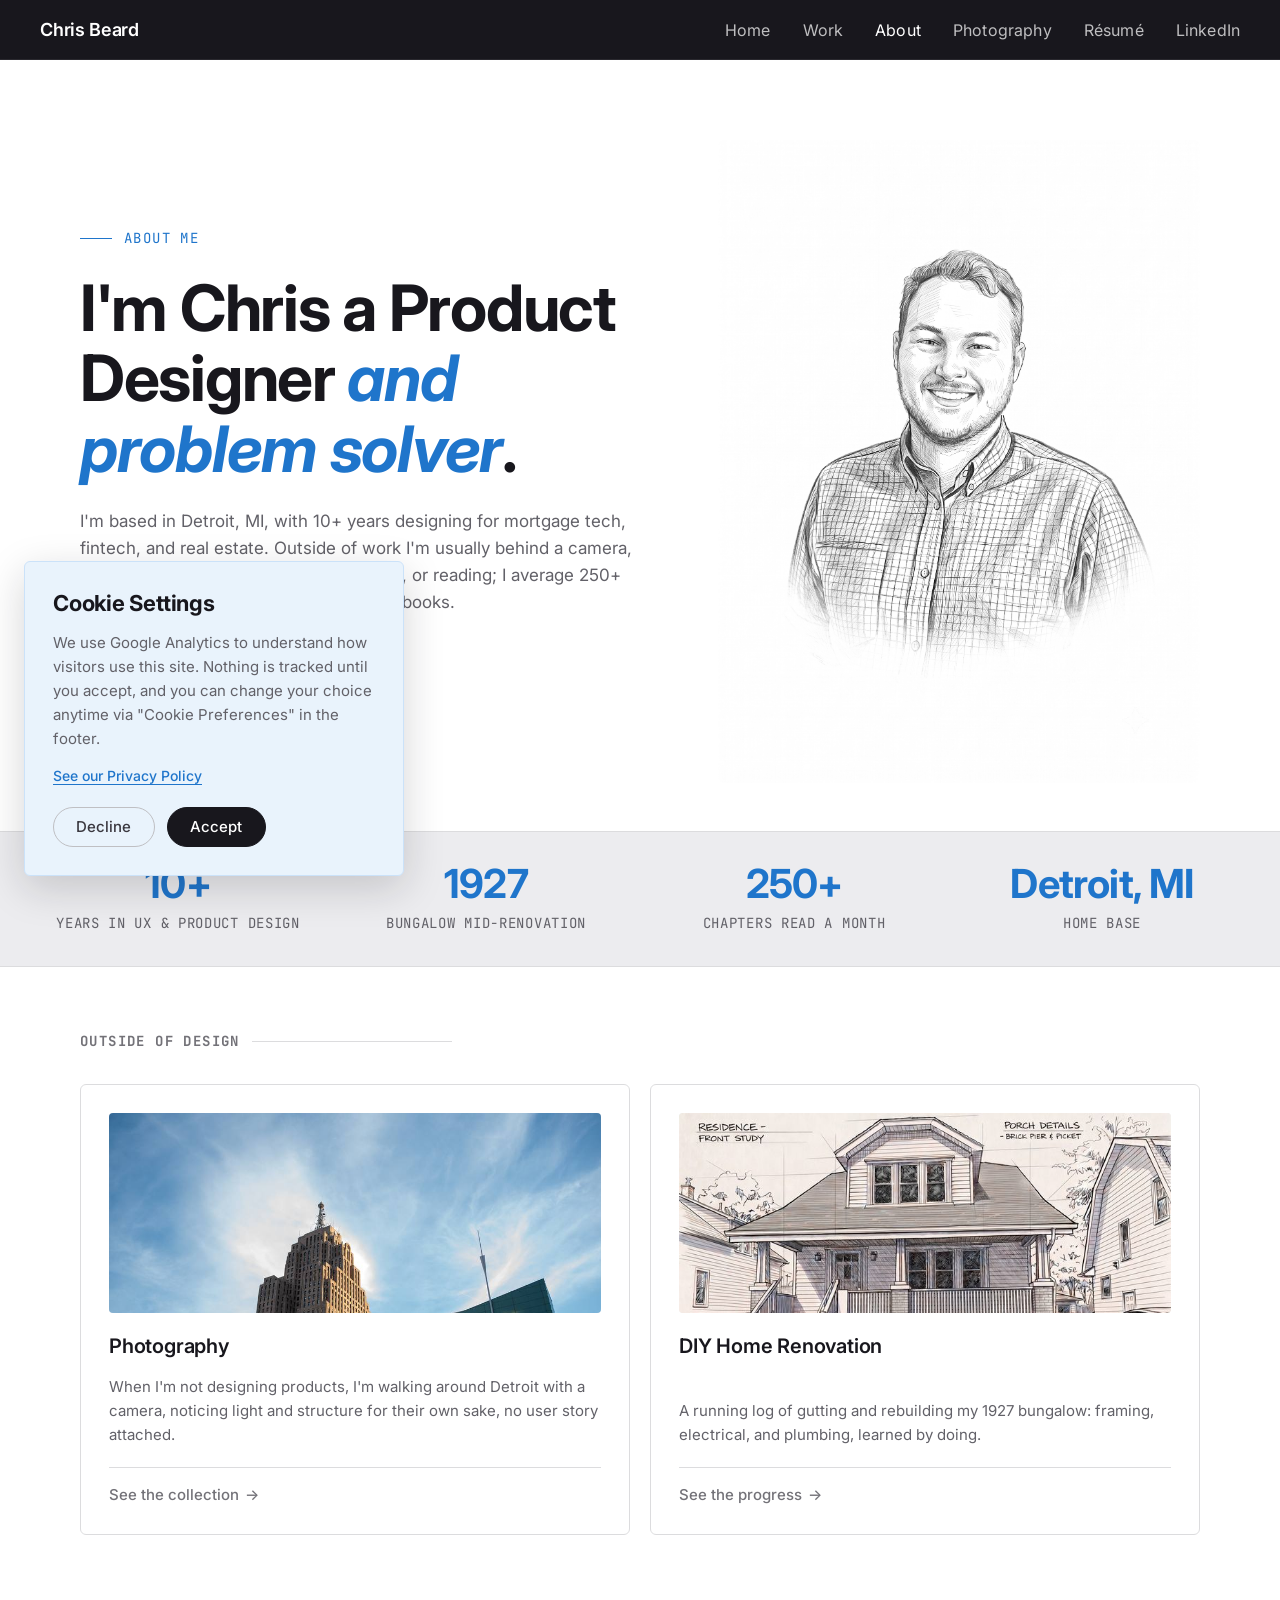
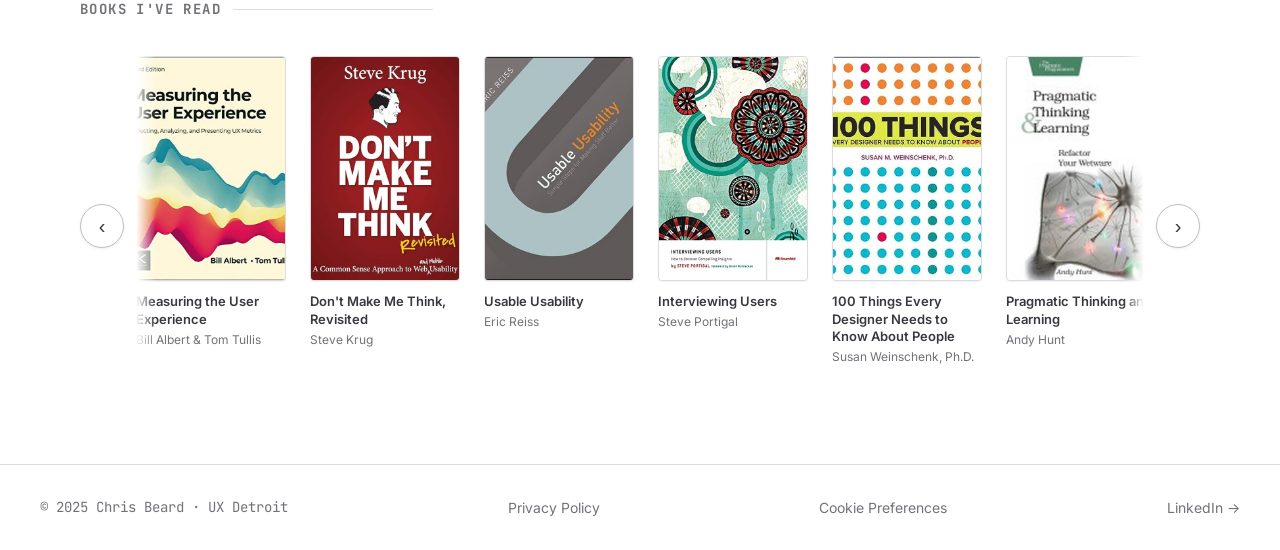
==== commit 4615ac2e: "updated the thumbnails for books read" ====
--- a/about.html
+++ b/about.html
@@ -126,165 +126,145 @@
       <div class="book-carousel" id="book-carousel" tabindex="0" aria-label="Carousel of books I've read">
 
         <a class="book-card" href="https://www.amazon.com/s?k=Measuring+the+User+Experience+Bill+Albert+Tom+Tullis" target="_blank" rel="noopener" aria-label="View Measuring the User Experience on Amazon">
-          <div class="book-cover"><img src="https://covers.openlibrary.org/b/id/10262965-L.jpg" alt="Cover of Measuring the User Experience" loading="lazy"></div>
+          <div class="book-cover"><img src="images/books/measuring-the-user-experience.jpg" alt="Cover of Measuring the User Experience" loading="lazy"></div>
           <p class="book-title">Measuring the User Experience</p>
           <p class="book-author">Bill Albert &amp; Tom Tullis</p>
         </a>
 
         <a class="book-card" href="https://www.amazon.com/s?k=Don%27t+Make+Me+Think+Revisited+Steve+Krug" target="_blank" rel="noopener" aria-label="View Don't Make Me Think, Revisited on Amazon">
-          <div class="book-cover"><img src="https://covers.openlibrary.org/b/id/10329409-L.jpg" alt="Cover of Don't Make Me Think, Revisited" loading="lazy"></div>
+          <div class="book-cover"><img src="images/books/dont-make-me-think-revisited.jpg" alt="Cover of Don't Make Me Think, Revisited" loading="lazy"></div>
           <p class="book-title">Don't Make Me Think, Revisited</p>
           <p class="book-author">Steve Krug</p>
         </a>
 
         <a class="book-card" href="https://www.amazon.com/s?k=Usable+Usability+Eric+Reiss" target="_blank" rel="noopener" aria-label="View Usable Usability on Amazon">
-          <div class="book-cover">
-            <div class="book-cover-placeholder">
-              <p class="book-cover-placeholder-title">Usable Usability</p>
-              <p class="book-cover-placeholder-author">Eric Reiss</p>
-            </div>
-          </div>
+          <div class="book-cover"><img src="images/books/usable-usability.jpg" alt="Cover of Usable Usability" loading="lazy"></div>
           <p class="book-title">Usable Usability</p>
           <p class="book-author">Eric Reiss</p>
         </a>
 
         <a class="book-card" href="https://www.amazon.com/s?k=Interviewing+Users+Steve+Portigal" target="_blank" rel="noopener" aria-label="View Interviewing Users on Amazon">
-          <div class="book-cover"><img src="https://covers.openlibrary.org/b/id/8778372-L.jpg" alt="Cover of Interviewing Users" loading="lazy"></div>
+          <div class="book-cover"><img src="images/books/interviewing-users.jpg" alt="Cover of Interviewing Users" loading="lazy"></div>
           <p class="book-title">Interviewing Users</p>
           <p class="book-author">Steve Portigal</p>
         </a>
 
         <a class="book-card" href="https://www.amazon.com/s?k=100+Things+Every+Designer+Needs+to+Know+About+People+Susan+Weinschenk" target="_blank" rel="noopener" aria-label="View 100 Things Every Designer Needs to Know About People on Amazon">
-          <div class="book-cover"><img src="https://covers.openlibrary.org/b/id/8727716-L.jpg" alt="Cover of 100 Things Every Designer Needs to Know About People" loading="lazy"></div>
+          <div class="book-cover"><img src="images/books/100-things-every-designer.jpg" alt="Cover of 100 Things Every Designer Needs to Know About People" loading="lazy"></div>
           <p class="book-title">100 Things Every Designer Needs to Know About People</p>
           <p class="book-author">Susan Weinschenk, Ph.D.</p>
         </a>
 
         <a class="book-card" href="https://www.amazon.com/s?k=Pragmatic+Thinking+and+Learning+Andy+Hunt" target="_blank" rel="noopener" aria-label="View Pragmatic Thinking and Learning on Amazon">
-          <div class="book-cover"><img src="https://covers.openlibrary.org/b/id/5547404-L.jpg" alt="Cover of Pragmatic Thinking and Learning" loading="lazy"></div>
+          <div class="book-cover"><img src="images/books/pragmatic-thinking-and-learning.jpg" alt="Cover of Pragmatic Thinking and Learning" loading="lazy"></div>
           <p class="book-title">Pragmatic Thinking and Learning</p>
           <p class="book-author">Andy Hunt</p>
         </a>
 
         <a class="book-card" href="https://www.amazon.com/s?k=Making+It+Right+Rian+van+der+Merwe" target="_blank" rel="noopener" aria-label="View Making It Right on Amazon">
-          <div class="book-cover"><img src="https://covers.openlibrary.org/b/id/11560000-L.jpg" alt="Cover of Making It Right" loading="lazy"></div>
+          <div class="book-cover"><img src="images/books/making-it-right.jpg" alt="Cover of Making It Right" loading="lazy"></div>
           <p class="book-title">Making It Right</p>
           <p class="book-author">Rian van der Merwe</p>
         </a>
 
         <a class="book-card" href="https://www.amazon.com/s?k=Thinkertoys+Michael+Michalko" target="_blank" rel="noopener" aria-label="View Thinkertoys on Amazon">
-          <div class="book-cover"><img src="https://covers.openlibrary.org/b/id/697245-L.jpg" alt="Cover of Thinkertoys" loading="lazy"></div>
+          <div class="book-cover"><img src="images/books/thinkertoys.jpg" alt="Cover of Thinkertoys" loading="lazy"></div>
           <p class="book-title">Thinkertoys</p>
           <p class="book-author">Michael Michalko</p>
         </a>
 
         <a class="book-card" href="https://www.amazon.com/s?k=The+Design+of+Everyday+Things+Don+Norman" target="_blank" rel="noopener" aria-label="View The Design of Everyday Things on Amazon">
-          <div class="book-cover"><img src="https://covers.openlibrary.org/b/id/14428212-L.jpg" alt="Cover of The Design of Everyday Things" loading="lazy"></div>
+          <div class="book-cover"><img src="images/books/design-of-everyday-things.jpg" alt="Cover of The Design of Everyday Things" loading="lazy"></div>
           <p class="book-title">The Design of Everyday Things</p>
           <p class="book-author">Don Norman</p>
         </a>
 
         <a class="book-card" href="https://www.amazon.com/s?k=Design+for+the+Real+World+Victor+Papanek" target="_blank" rel="noopener" aria-label="View Design for the Real World on Amazon">
-          <div class="book-cover"><img src="https://covers.openlibrary.org/b/id/13011269-L.jpg" alt="Cover of Design for the Real World" loading="lazy"></div>
+          <div class="book-cover"><img src="images/books/design-for-the-real-world.jpg" alt="Cover of Design for the Real World" loading="lazy"></div>
           <p class="book-title">Design for the Real World</p>
           <p class="book-author">Victor Papanek</p>
         </a>
 
         <a class="book-card" href="https://www.amazon.com/s?k=Sprint+Jake+Knapp+John+Zeratsky" target="_blank" rel="noopener" aria-label="View Sprint on Amazon">
-          <div class="book-cover"><img src="https://covers.openlibrary.org/b/id/7431269-L.jpg" alt="Cover of Sprint" loading="lazy"></div>
+          <div class="book-cover"><img src="images/books/sprint.jpg" alt="Cover of Sprint" loading="lazy"></div>
           <p class="book-title">Sprint</p>
           <p class="book-author">Jake Knapp &amp; John Zeratsky</p>
         </a>
 
         <a class="book-card" href="https://www.amazon.com/s?k=Mismatch+Kat+Holmes" target="_blank" rel="noopener" aria-label="View Mismatch on Amazon">
-          <div class="book-cover"><img src="https://covers.openlibrary.org/b/id/8835420-L.jpg" alt="Cover of Mismatch" loading="lazy"></div>
+          <div class="book-cover"><img src="images/books/mismatch.jpg" alt="Cover of Mismatch" loading="lazy"></div>
           <p class="book-title">Mismatch</p>
           <p class="book-author">Kat Holmes</p>
         </a>
 
         <a class="book-card" href="https://www.amazon.com/s?k=Change+by+Design+Tim+Brown" target="_blank" rel="noopener" aria-label="View Change by Design on Amazon">
-          <div class="book-cover"><img src="https://covers.openlibrary.org/b/id/6305705-L.jpg" alt="Cover of Change by Design" loading="lazy"></div>
+          <div class="book-cover"><img src="images/books/change-by-design.jpg" alt="Cover of Change by Design" loading="lazy"></div>
           <p class="book-title">Change by Design</p>
           <p class="book-author">Tim Brown</p>
         </a>
 
         <a class="book-card" href="https://www.amazon.com/s?k=97+Things+Every+UX+Practitioner+Should+Know+Daniel+Berlin" target="_blank" rel="noopener" aria-label="View 97 Things Every UX Practitioner Should Know on Amazon">
-          <div class="book-cover">
-            <div class="book-cover-placeholder">
-              <p class="book-cover-placeholder-title">97 Things Every UX Practitioner Should Know</p>
-              <p class="book-cover-placeholder-author">Daniel Berlin</p>
-            </div>
-          </div>
+          <div class="book-cover"><img src="images/books/97-things-ux-practitioner.jpg" alt="Cover of 97 Things Every UX Practitioner Should Know" loading="lazy"></div>
           <p class="book-title">97 Things Every UX Practitioner Should Know</p>
           <p class="book-author">Daniel Berlin</p>
         </a>
 
         <a class="book-card" href="https://www.amazon.com/s?k=Atomic+Habits+James+Clear" target="_blank" rel="noopener" aria-label="View Atomic Habits on Amazon">
-          <div class="book-cover"><img src="https://covers.openlibrary.org/b/id/12539702-L.jpg" alt="Cover of Atomic Habits" loading="lazy"></div>
+          <div class="book-cover"><img src="images/books/atomic-habits.jpg" alt="Cover of Atomic Habits" loading="lazy"></div>
           <p class="book-title">Atomic Habits</p>
           <p class="book-author">James Clear</p>
         </a>
 
         <a class="book-card" href="https://www.amazon.com/s?k=Bottlenecks+David+C+Evans" target="_blank" rel="noopener" aria-label="View Bottlenecks on Amazon">
-          <div class="book-cover">
-            <div class="book-cover-placeholder">
-              <p class="book-cover-placeholder-title">Bottlenecks</p>
-              <p class="book-cover-placeholder-author">David C. Evans</p>
-            </div>
-          </div>
+          <div class="book-cover"><img src="images/books/bottlenecks.jpg" alt="Cover of Bottlenecks" loading="lazy"></div>
           <p class="book-title">Bottlenecks</p>
           <p class="book-author">David C. Evans</p>
         </a>
 
         <a class="book-card" href="https://www.amazon.com/s?k=uxGPT+Patrick+Neeman" target="_blank" rel="noopener" aria-label="View uxGPT on Amazon">
-          <div class="book-cover">
-            <div class="book-cover-placeholder">
-              <p class="book-cover-placeholder-title">uxGPT</p>
-              <p class="book-cover-placeholder-author">Patrick Neeman</p>
-            </div>
-          </div>
+          <div class="book-cover"><img src="images/books/uxgpt.jpg" alt="Cover of uxGPT" loading="lazy"></div>
           <p class="book-title">uxGPT</p>
           <p class="book-author">Patrick Neeman</p>
         </a>
 
         <a class="book-card" href="https://www.amazon.com/s?k=The+Five+Dysfunctions+of+a+Team+Patrick+Lencioni" target="_blank" rel="noopener" aria-label="View The Five Dysfunctions of a Team on Amazon">
-          <div class="book-cover"><img src="https://covers.openlibrary.org/b/id/13296514-L.jpg" alt="Cover of The Five Dysfunctions of a Team" loading="lazy"></div>
+          <div class="book-cover"><img src="images/books/five-dysfunctions-of-a-team.jpg" alt="Cover of The Five Dysfunctions of a Team" loading="lazy"></div>
           <p class="book-title">The Five Dysfunctions of a Team</p>
           <p class="book-author">Patrick M. Lencioni</p>
         </a>
 
         <a class="book-card" href="https://www.amazon.com/s?k=HBR%27s+10+Must+Reads+on+Emotional+Intelligence+Daniel+Goleman" target="_blank" rel="noopener" aria-label="View HBR's 10 Must Reads on Emotional Intelligence on Amazon">
-          <div class="book-cover"><img src="https://covers.openlibrary.org/b/id/8920949-L.jpg" alt="Cover of HBR's 10 Must Reads on Emotional Intelligence" loading="lazy"></div>
+          <div class="book-cover"><img src="images/books/hbr-emotional-intelligence.jpg" alt="Cover of HBR's 10 Must Reads on Emotional Intelligence" loading="lazy"></div>
           <p class="book-title">HBR's 10 Must Reads on Emotional Intelligence</p>
           <p class="book-author">Harvard Business Review &amp; Daniel Goleman</p>
         </a>
 
         <a class="book-card" href="https://www.amazon.com/s?k=Technically+Wrong+Sara+Wachter-Boettcher" target="_blank" rel="noopener" aria-label="View Technically Wrong on Amazon">
-          <div class="book-cover"><img src="https://covers.openlibrary.org/b/id/8353132-L.jpg" alt="Cover of Technically Wrong" loading="lazy"></div>
+          <div class="book-cover"><img src="images/books/technically-wrong.jpg" alt="Cover of Technically Wrong" loading="lazy"></div>
           <p class="book-title">Technically Wrong</p>
           <p class="book-author">Sara Wachter-Boettcher</p>
         </a>
 
         <a class="book-card" href="https://www.amazon.com/s?k=Failed+It+Erik+Kessels" target="_blank" rel="noopener" aria-label="View Failed It! on Amazon">
-          <div class="book-cover"><img src="https://covers.openlibrary.org/b/id/8494494-L.jpg" alt="Cover of Failed It!" loading="lazy"></div>
+          <div class="book-cover"><img src="images/books/failed-it.jpg" alt="Cover of Failed It!" loading="lazy"></div>
           <p class="book-title">Failed It!</p>
           <p class="book-author">Erik Kessels</p>
         </a>
 
         <a class="book-card" href="https://www.amazon.com/s?k=How+to+Make+Sense+of+Any+Mess+Abby+Covert" target="_blank" rel="noopener" aria-label="View How to Make Sense of Any Mess on Amazon">
-          <div class="book-cover"><img src="https://covers.openlibrary.org/b/id/7352417-L.jpg" alt="Cover of How to Make Sense of Any Mess" loading="lazy"></div>
+          <div class="book-cover"><img src="images/books/how-to-make-sense-of-any-mess.jpg" alt="Cover of How to Make Sense of Any Mess" loading="lazy"></div>
           <p class="book-title">How to Make Sense of Any Mess</p>
           <p class="book-author">Abby Covert</p>
         </a>
 
         <a class="book-card" href="https://www.amazon.com/s?k=Lean+UX+Jeff+Gothelf+Josh+Seiden" target="_blank" rel="noopener" aria-label="View Lean UX on Amazon">
-          <div class="book-cover"><img src="https://covers.openlibrary.org/b/id/7534763-L.jpg" alt="Cover of Lean UX" loading="lazy"></div>
+          <div class="book-cover"><img src="images/books/lean-ux.jpg" alt="Cover of Lean UX" loading="lazy"></div>
           <p class="book-title">Lean UX</p>
           <p class="book-author">Jeff Gothelf &amp; Josh Seiden</p>
         </a>
 
         <a class="book-card" href="https://www.amazon.com/s?k=Zen+and+the+Art+of+Motorcycle+Maintenance+Robert+Pirsig" target="_blank" rel="noopener" aria-label="View Zen and the Art of Motorcycle Maintenance on Amazon">
-          <div class="book-cover"><img src="https://covers.openlibrary.org/b/id/10673266-L.jpg" alt="Cover of Zen and the Art of Motorcycle Maintenance" loading="lazy"></div>
+          <div class="book-cover"><img src="images/books/zen-and-the-art-of-motorcycle-maintenance.jpg" alt="Cover of Zen and the Art of Motorcycle Maintenance" loading="lazy"></div>
           <p class="book-title">Zen and the Art of Motorcycle Maintenance</p>
           <p class="book-author">Robert M. Pirsig</p>
         </a>
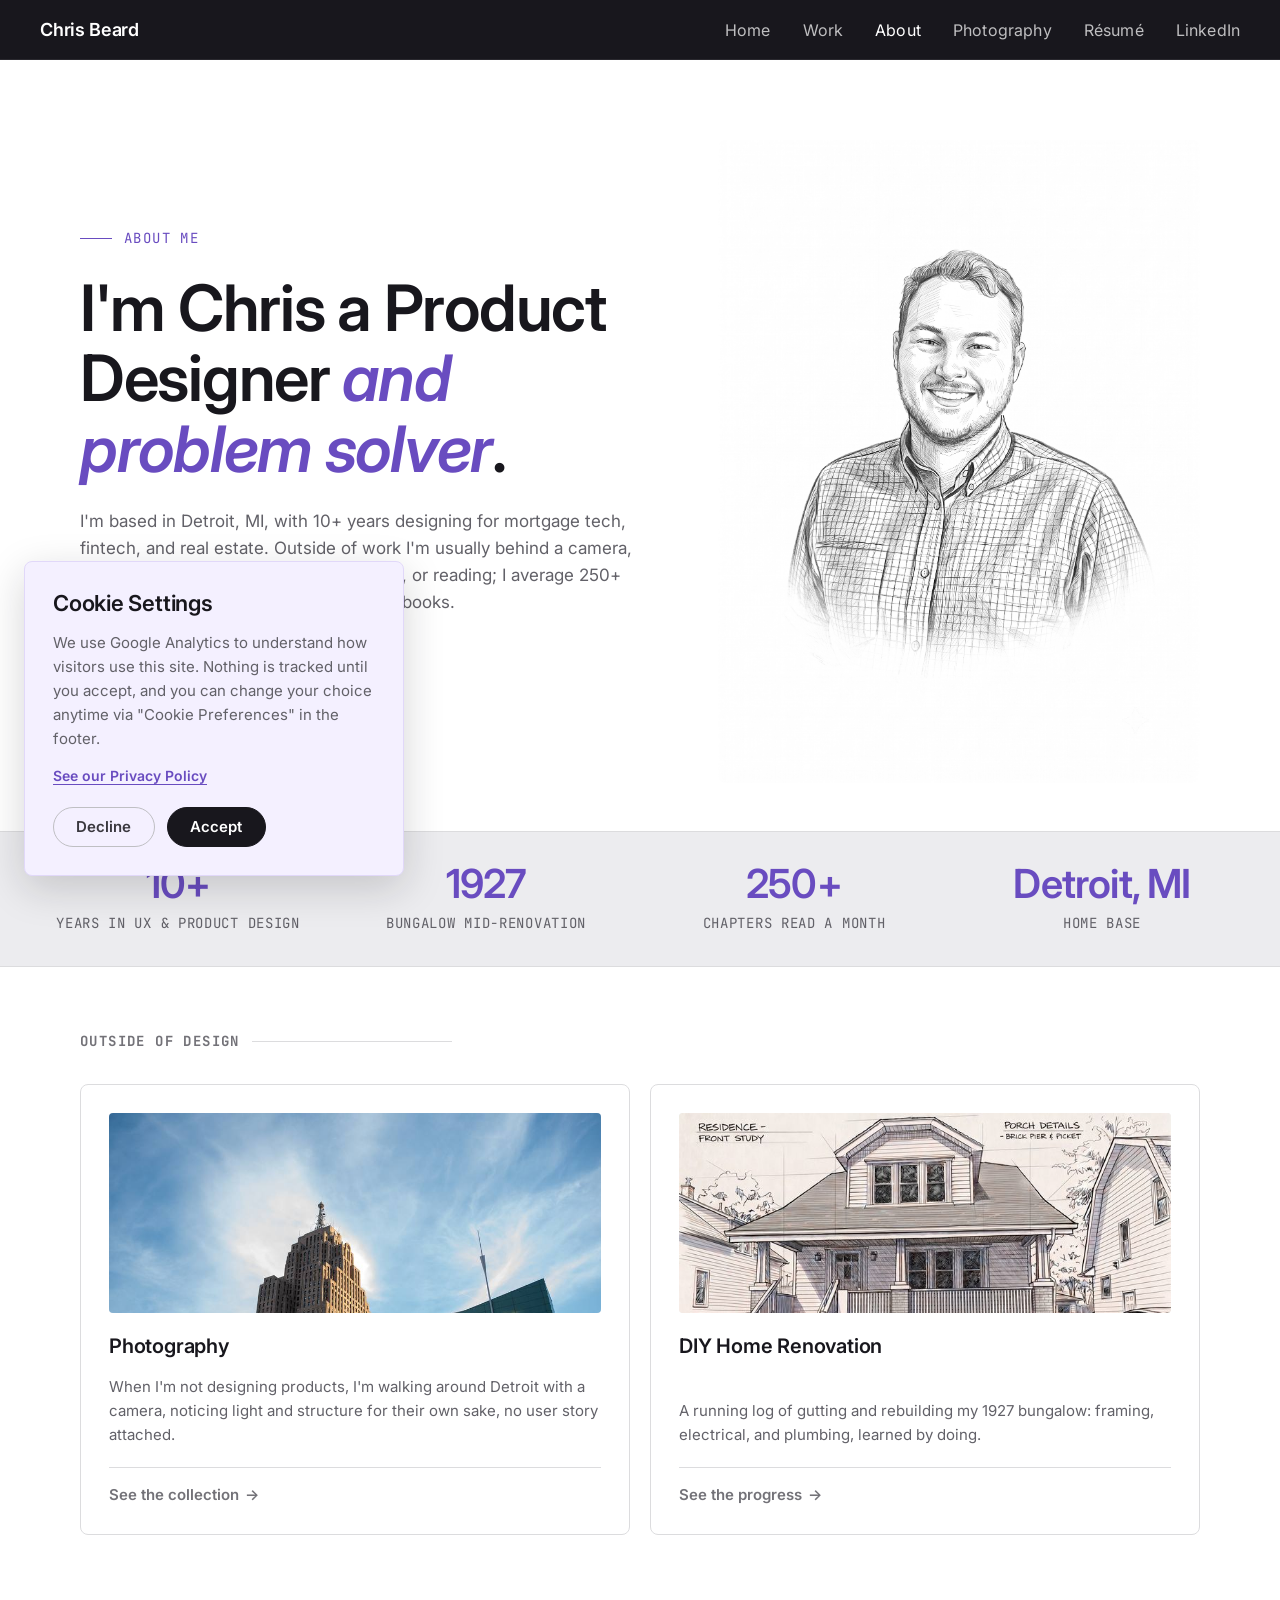
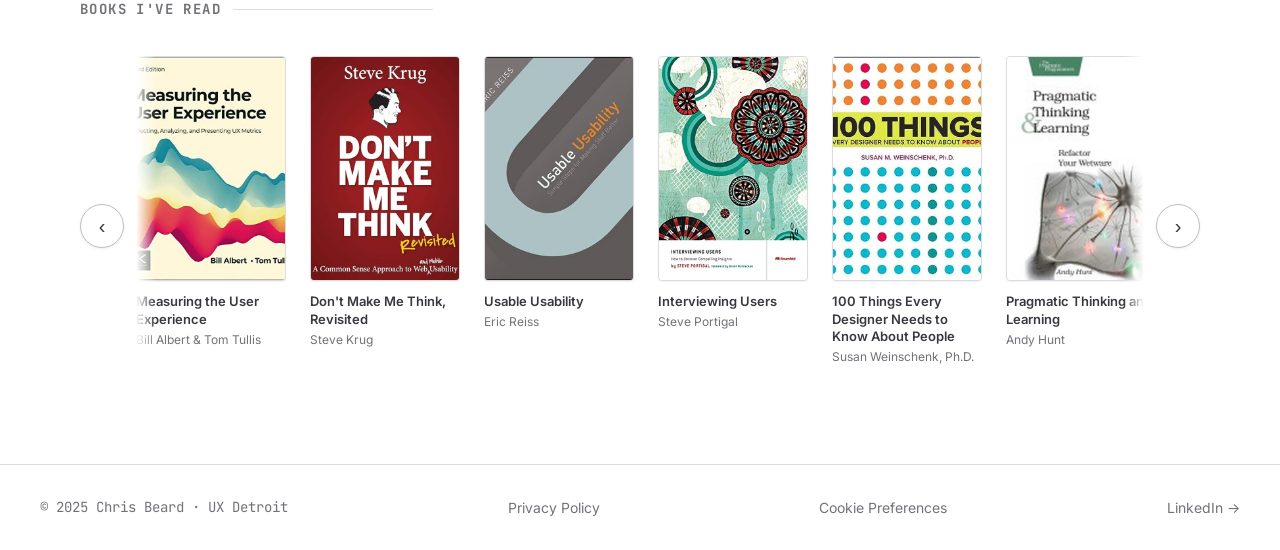
==== commit 75364853: "updated designs for home page, work page, and overall style theme." ====
--- a/about.html
+++ b/about.html
@@ -4,20 +4,21 @@
 <meta charset="UTF-8">
 <meta name="viewport" content="width=device-width, initial-scale=1.0">
 <!-- Google tag (gtag.js) -->
+<script src="consent-boot.js"></script>
 <script async src="https://www.googletagmanager.com/gtag/js?id=G-MFQD566YZS"></script>
 <script>
   window.dataLayer = window.dataLayer || [];
   function gtag(){dataLayer.push(arguments);}
-  var storedConsent;
-  try { storedConsent = localStorage.getItem('cookie-consent'); } catch (e) {}
-  gtag('consent', 'default', { analytics_storage: storedConsent === 'granted' ? 'granted' : 'denied' });
+  var consent = window.CookieConsent;
+  gtag('consent', 'default', consent ? consent.signals(consent.defaultState())
+    : { analytics_storage: 'denied', ad_storage: 'denied', ad_user_data: 'denied', ad_personalization: 'denied' });
   gtag('js', new Date());
   gtag('config', 'G-MFQD566YZS');
 </script>
 <title>About — Chris Beard</title>
 <link rel="preconnect" href="https://fonts.googleapis.com">
 <link rel="preconnect" href="https://fonts.gstatic.com" crossorigin>
-<link href="https://fonts.googleapis.com/css2?family=Inter:ital,wght@0,300;0,400;0,500;0,600;0,700;1,400;1,600&family=JetBrains+Mono:ital,wght@0,400;0,500;1,400&display=swap" rel="stylesheet">
+<link href="https://fonts.googleapis.com/css2?family=Inter:ital,wght@0,400;0,600;1,400;1,600&family=JetBrains+Mono:ital,wght@0,400;0,600;1,400&display=swap" rel="stylesheet">
 <link rel="stylesheet" href="styles.css">
 </head>
 <body>
--- a/styles.css
+++ b/styles.css
@@ -1,33 +1,82 @@
+@charset "UTF-8";
   :root {
-    /* ── Pajamas backgrounds ── */
-    --bg: #ffffff;           /* neutral.0   – page background   */
-    --bg-card: #ffffff;      /* neutral.0   – card / surface    */
-    --bg-warm: #ececef;      /* neutral.50  – subtle section bg */
-    --bg-blue-light: hsl(210 100% 96% / 1);
-    --bg-dark: #18171d;      /* neutral.950 – dark hero / quote */
-
-    /* ── Pajamas text ── */
-    --ink: #3a383f;          /* neutral.800 – default text      */
-    --ink-2: #626168;        /* neutral.600 – subtle text       */
-    --ink-3: #737278;        /* neutral.500 – muted text        */
-    --heading: #18171d;      /* neutral.950 – heading text      */
-
-    /* ── Pajamas accent (blue.500) ── */
-    --accent: #1f75cb;
-    --accent-hover: #2f68b4; /* blue.600 */
-    --accent-light: #cbe2f9; /* blue.100 */
-    --accent-2: #1f75cb;
-    --accent-2-light: #e9f3fc; /* blue.50 */
-
-    /* ── Pajamas borders ── */
-    --border: #dcdcde;       /* neutral.100 */
-    --border-strong: #bfbfc3; /* neutral.200 */
-
-    /* ── Geometry ── */
+    /* ── Pajamas constants ──────────────────────────────────────────────
+       Transcribed from the GitLab Pajamas design system project
+       (figma/fig-tokens.css, generated from the Component Library Figma
+       file). These are the system's own values: map new tokens onto them
+       rather than introducing raw colors. */
+    --gl-neutral-0:   #ffffff;
+    --gl-neutral-10:  #fbfafd;
+    --gl-neutral-50:  #ececef;
+    --gl-neutral-100: #dcdcde;
+    --gl-neutral-200: #bfbfc3;
+    --gl-neutral-500: #737278;
+    --gl-neutral-600: #626168;
+    --gl-neutral-800: #3a383f;
+    --gl-neutral-950: #18171d;
+
+    --gl-purple-50:  #f4f0ff;
+    --gl-purple-100: #e1d8f9;
+    --gl-purple-300: #ac93e6;
+    --gl-purple-600: #694cc0;
+    --gl-purple-700: #5c47a6;
+
+    --gl-green-50:  #ecf4ee;   --gl-green-100: #c3e6cd;
+    --gl-green-600: #2f7549;   --gl-green-700: #306440;
+    --gl-orange-50: #fdf1dd;   --gl-orange-600: #995715;
+    --gl-red-50:    #fcf1ef;   --gl-red-600:    #c02f12;
+
+    /* Pajamas ships two weights only: 400 body, 600 headings and labels. */
+    --gl-shadow-color: rgba(5,5,6,0.16);
+    --shadow-lg: 0 4px 16px var(--gl-shadow-color);
+
+    --gl-weight-normal: 400;
+    --gl-weight-bold:   600;
+
+    /* ── Site semantics, mapped onto the constants above ───────────────── */
+
+    /* Backgrounds */
+    --bg: var(--gl-neutral-0);
+    --bg-card: var(--gl-neutral-0);
+    --bg-warm: var(--gl-neutral-50);
+    --bg-subtle: var(--gl-neutral-10);
+    --bg-dark: var(--gl-neutral-950);
+
+    /* Text */
+    --ink: var(--gl-neutral-800);
+    --ink-2: var(--gl-neutral-600);
+    --ink-3: var(--gl-neutral-500);
+    --heading: var(--gl-neutral-950);
+
+    /* Accent — purple is Pajamas' brand hue; it carries no status meaning */
+    --accent: var(--gl-purple-600);
+    --accent-hover: var(--gl-purple-700);
+    --accent-light: var(--gl-purple-100);
+    --accent-bright: var(--gl-purple-300);
+    --accent-2-light: var(--gl-purple-50);
+
+    /* Pajamas feedback.brand — the Mentorship cell on the home page */
+    --brand-bg:   var(--gl-purple-50);
+    --brand-text: var(--gl-purple-700);
+
+    /* Borders */
+    --border: var(--gl-neutral-100);
+    --border-strong: var(--gl-neutral-200);
+
+    /* Heatmap tints — surface at the 50 step, text at 600 */
+    --tint-danger-bg:  var(--gl-red-50);     --tint-danger-text:  var(--gl-red-600);
+    --tint-warning-bg: var(--gl-orange-50);  --tint-warning-text: var(--gl-orange-600);
+    --tint-success-bg: var(--gl-green-50);   --tint-success-text: var(--gl-green-600);
+
+    /* Pajamas status.success — the system's own status set (100 / 700) */
+    --status-success-bg:   var(--gl-green-100);
+    --status-success-text: var(--gl-green-700);
+
+    /* Geometry — border-radius-md (spacing-scale-2) and -lg (spacing-scale-3) */
     --radius: 4px;
-    --radius-lg: 6px;
-
-    /* ── Pajamas typography ── */
+    --radius-lg: 8px;
+
+    /* Typography — GitLab Sans/Mono ship no binaries, so the stacks fall back */
     --font-display: 'GitLab Sans', 'Inter', -apple-system, BlinkMacSystemFont, 'Segoe UI', Roboto, 'Noto Sans', sans-serif;
     --font-body:    'GitLab Sans', 'Inter', -apple-system, BlinkMacSystemFont, 'Segoe UI', Roboto, 'Noto Sans', sans-serif;
     --font-mono:    'GitLab Mono', 'JetBrains Mono', 'Menlo', 'DejaVu Sans Mono', 'Liberation Mono', 'Consolas', monospace;
@@ -58,11 +107,11 @@
     padding: 0.6rem 1.2rem;
     border-radius: var(--radius);
     font-size: 1rem;
-    font-weight: 500;
+    font-weight: var(--gl-weight-bold);
     text-decoration: none;
     transition: top 0s;
   }
-  .skip-nav:focus { top: 0.75rem; outline: 3px solid #18171d; outline-offset: 2px; }
+  .skip-nav:focus { top: 0.75rem; outline: 3px solid var(--gl-neutral-950); outline-offset: 2px; }
 
   a:focus-visible, button:focus-visible, [role="button"]:focus-visible, [tabindex]:focus-visible {
     outline: 3px solid var(--accent);
@@ -70,7 +119,7 @@
     border-radius: var(--radius);
   }
   a:focus:not(:focus-visible), button:focus:not(:focus-visible) { outline: none; }
-  .card:focus-visible, .work-card-btn:focus-visible { outline: 3px solid var(--accent); outline-offset: 2px; }
+  .card:focus-visible { outline: 3px solid var(--accent); outline-offset: 2px; }
   .cs-body-text a, .resume-sub a { text-decoration: underline; text-underline-offset: 3px; }
 
   /* ── NAV ── */
@@ -88,12 +137,12 @@
     display: flex; align-items: center; justify-content: space-between;
   }
   .nav-logo {
-    font-family: var(--font-display); font-size: 1.125rem; font-weight: 600;
+    font-family: var(--font-display); font-size: 1.125rem; font-weight: var(--gl-weight-bold);
     color: #ffffff; text-decoration: none; letter-spacing: -0.01em; cursor: pointer;
   }
   .nav-links { display: flex; gap: 2rem; list-style: none; align-items: center; }
   .nav-links a {
-    font-size: 1rem; font-weight: 400; color: rgba(255,255,255,0.72);
+    font-size: 1rem; font-weight: var(--gl-weight-normal); color: rgba(255,255,255,0.72);
     text-decoration: none; letter-spacing: 0.01em;
     transition: color var(--transition); cursor: pointer;
   }
@@ -127,7 +176,7 @@
   .nav-cta {
     background: var(--accent) !important; color: #ffffff !important;
     padding: 0.45rem 1.1rem !important; border-radius: var(--radius) !important;
-    font-weight: 500 !important; font-size: 1rem !important;
+    font-weight: var(--gl-weight-bold) !important; font-size: 1rem !important;
     letter-spacing: 0.01em !important; transition: background var(--transition) !important;
   }
   .nav-cta:hover { background: var(--accent-hover) !important; color: #ffffff !important; }
@@ -146,18 +195,18 @@
   .hero-eyebrow::before { content: ''; display: inline-block; width: 32px; height: 1px; background: var(--accent); }
   .hero-h1 {
     font-family: var(--font-display); font-size: clamp(2.6rem, 5vw, 4.2rem);
-    font-weight: 700; line-height: 1.1; letter-spacing: -0.02em;
+    font-weight: var(--gl-weight-bold); line-height: 1.1; letter-spacing: -0.02em;
     color: var(--heading); max-width: 820px; margin-bottom: 1.5rem;
   }
   .hero-h1 em { font-style: italic; color: var(--accent); }
   .hero-sub {
     font-size: 1.0625rem; color: var(--ink-2);
-    line-height: 1.6; margin-bottom: 2.5rem; font-weight: 400;
+    line-height: 1.6; margin-bottom: 2.5rem; font-weight: var(--gl-weight-normal);
   }
   .hero-actions { display: flex; align-items: center; gap: 1.25rem; flex-wrap: wrap; margin-bottom: 4rem; }
   .btn-primary {
     background: var(--accent); color: #ffffff; padding: 0.75rem 1.75rem;
-    border-radius: var(--radius); font-size: 1rem; font-weight: 500;
+    border-radius: var(--radius); font-size: 1rem; font-weight: var(--gl-weight-bold);
     text-decoration: none; letter-spacing: 0.01em;
     transition: background var(--transition), transform var(--transition);
     cursor: pointer; border: none; display: inline-block;
@@ -180,7 +229,7 @@
     width: 36px; height: 36px; border: 1px solid var(--border-strong);
     border-radius: var(--radius); display: flex; align-items: center; justify-content: center;
     color: var(--ink-2); text-decoration: none; font-size: 1rem;
-    font-family: var(--font-mono); font-weight: 500; letter-spacing: 0.02em;
+    font-family: var(--font-mono); font-weight: var(--gl-weight-bold); letter-spacing: 0.02em;
     transition: all var(--transition); cursor: pointer;
   }
   .social-link:hover { border-color: var(--accent); color: var(--accent); background: var(--accent-light); }
@@ -196,7 +245,7 @@
   }
   .metric-item { text-align: center; }
   .metric-num {
-    font-family: var(--font-display); font-size: 2.5rem; font-weight: 700;
+    font-family: var(--font-display); font-size: 2.5rem; font-weight: var(--gl-weight-bold);
     letter-spacing: -0.02em; color: var(--accent); line-height: 1;
     display: block; margin-bottom: 0.35rem;
   }
@@ -228,7 +277,7 @@
   .card-tag-row { display: flex; gap: 0.5rem; flex-wrap: wrap; margin-bottom: 1.25rem; }
   .tag {
     font-family: var(--font-mono); font-size: 0.75rem; letter-spacing: 0.06em;
-    text-transform: uppercase; padding: 0.3rem 0.75rem; border-radius: 2px; font-weight: 500;
+    text-transform: uppercase; padding: 0.3rem 0.75rem; border-radius: 2px; font-weight: var(--gl-weight-bold);
   }
   .tag-industry { background: var(--accent-light); color: var(--heading); }
   .tag-platform { background: var(--accent-2-light); color: var(--heading); }
@@ -240,7 +289,7 @@
   }
   .card-thumb img { width: 100%; height: 100%; object-fit: cover; object-position: top; display: block; }
   .card-thesis {
-    font-family: var(--font-display); font-size: 1.25rem; font-weight: 600;
+    font-family: var(--font-display); font-size: 1.25rem; font-weight: var(--gl-weight-bold);
     line-height: 1.3; letter-spacing: -0.01em; color: var(--heading); margin-bottom: 1rem; flex: 1;
   }
   .card-summary { font-size: 0.9375rem; color: var(--ink-2); line-height: 1.6; margin-bottom: 1.25rem; }
@@ -248,10 +297,10 @@
     display: inline-flex; align-items: center; gap: 0.4rem;
     background: var(--bg-card); border: 1px solid var(--border); border-radius: 2rem;
     padding: 0.3rem 0.8rem; font-family: var(--font-mono); font-size: 0.75rem;
-    font-weight: 500; color: var(--accent); margin-right: 0.4rem; margin-bottom: 0.4rem;
+    font-weight: var(--gl-weight-bold); color: var(--accent); margin-right: 0.4rem; margin-bottom: 0.4rem;
   }
   .card-cta {
-    display: flex; align-items: center; gap: 0.4rem; font-size: 0.9375rem; font-weight: 500;
+    display: flex; align-items: center; gap: 0.4rem; font-size: 0.9375rem; font-weight: var(--gl-weight-bold);
     color: var(--ink-3); margin-top: auto; padding-top: 1rem;
     border-top: 1px solid var(--border); transition: color var(--transition);
     text-decoration: none; cursor: pointer;
@@ -266,18 +315,65 @@
     flex-direction: column; padding: 2rem; text-align: center; gap: 0.75rem;
   }
   .nda-label { font-family: var(--font-mono); font-size: 0.75rem; letter-spacing: 0.09em; text-transform: uppercase; color: var(--ink-2); }
-  .nda-title { font-family: var(--font-display); font-size: 1.125rem; font-weight: 600; color: var(--ink-2); line-height: 1.3; }
+  .nda-title { font-family: var(--font-display); font-size: 1.125rem; font-weight: var(--gl-weight-bold); color: var(--ink-2); line-height: 1.3; }
   .nda-sub { font-size: 0.9375rem; color: var(--ink-2); }
 
   /* ── HOW I WORK ── */
-  .how-card { grid-column: span 12; margin: 0 0 4rem;}
-  .how-card:hover { border-color: var(--border); transform: none; box-shadow: none; }
-  .how-card-inner { padding: 2rem 2.5rem; display: grid; grid-template-columns: 200px 1fr; gap: 3rem; align-items: start; }
-  .how-h2 { font-family: var(--font-display); font-size: 1.5rem; font-weight: 600; line-height: 1.3; letter-spacing: -0.01em; color: var(--heading); }
-  .how-sub { font-size: 0.9375rem; color: var(--ink-3); margin-top: 0.5rem; line-height: 1.5; }
-  .how-pillars { display: grid; grid-template-columns: repeat(auto-fit, minmax(180px, 1fr)); gap: 1.5rem; }
-  .pillar-name { font-size: 0.9375rem; font-weight: 600; color: var(--ink); margin-bottom: 0.35rem; }
-  .pillar-desc { font-size: 0.9375rem; color: var(--ink-3); line-height: 1.6; }
+  /* ── HOME: centered hero ── */
+  .hero-home { max-width: 1060px; padding: 6.5rem 3rem 5.5rem; }
+  .hero-home .hero-eyebrow::before { display: none; }
+  .hero-home .hero-h1 { font-size: clamp(2.25rem, 5.5vw, 3.75rem); line-height: 1.08; letter-spacing: -0.03em; }
+  .hero-home .hero-h1 em { font-style: normal; color: var(--accent); }
+  .hero-home .hero-sub { max-width: 660px; margin: 1.75rem 0 0; font-size: 1.125rem; line-height: 1.6; }
+  .hero-home .hero-actions { margin: 2.25rem 0 0; }
+
+  /* ── HOME: shared section chrome ── */
+  .home-section { max-width: 1060px; margin: 0 auto; padding: 4.5rem 3rem 2rem; }
+  .home-section--ruled { border-top: 1px solid var(--gl-neutral-50); }
+  .section-head { display: flex; align-items: baseline; justify-content: space-between; gap: 1.5rem; margin-bottom: 0.5rem; }
+  .section-kicker { font-family: var(--font-mono); font-size: 0.8125rem; line-height: 1; letter-spacing: 0.1em; text-transform: uppercase; color: var(--ink-2); font-weight: var(--gl-weight-bold); }
+  .section-head-link { font-size: 0.8125rem; color: var(--accent); text-decoration: none; white-space: nowrap; }
+  .section-head-link:hover { color: var(--accent-hover); text-decoration: underline; }
+  .section-note { font-size: 0.9375rem; line-height: 1.6; color: var(--ink-2); margin-bottom: 1.75rem; }
+
+  /* ── HOME: selected-work feature cards ── */
+  .feature-card {
+    display: grid; grid-template-columns: minmax(0,1fr) minmax(0,1fr); align-items: stretch;
+    text-decoration: none; color: inherit; background: var(--bg-card);
+    border: 1px solid var(--border); border-radius: var(--radius-lg); overflow: hidden;
+    margin-bottom: 1.5rem;
+    transition: border-color var(--transition), box-shadow var(--transition), transform var(--transition);
+  }
+  .feature-card:hover { border-color: var(--accent-bright); box-shadow: var(--shadow-lg); transform: translateY(-3px); }
+  /* divider falls on whichever half comes second, so cards can alternate */
+  .feature-card > * + * { border-left: 1px solid var(--gl-neutral-50); }
+  .feature-media { min-height: 340px; background: var(--bg-subtle); overflow: hidden; }
+  .feature-media img { width: 100%; height: 100%; object-fit: cover; display: block; }
+  .feature-placeholder {
+    display: flex; align-items: center; justify-content: center; text-align: center; padding: 1.5rem;
+    font-family: var(--font-mono); font-size: 0.75rem; line-height: 1.6; color: var(--ink-2);
+  }
+  .feature-body { padding: 2.5rem; display: flex; flex-direction: column; justify-content: center; }
+  .feature-index { font-family: var(--font-mono); font-size: 0.75rem; line-height: 1; letter-spacing: 0.06em; text-transform: uppercase; color: var(--accent); margin-bottom: 1rem; }
+  .feature-title { font-family: var(--font-display); font-size: clamp(1.375rem, 2.4vw, 1.875rem); line-height: 1.22; letter-spacing: -0.025em; font-weight: var(--gl-weight-bold); color: var(--heading); margin-bottom: 0.875rem; }
+  .feature-desc { font-size: 0.90625rem; line-height: 1.65; color: var(--ink-2); margin-bottom: 1.5rem; }
+  .feature-metrics { display: grid; grid-template-columns: repeat(3, minmax(0,1fr)); gap: 1.25rem; padding-top: 1.25rem; border-top: 1px solid var(--gl-neutral-50); }
+  .feature-metric-num { display: block; font-family: var(--font-display); font-size: 1.5rem; line-height: 1; font-weight: var(--gl-weight-bold); color: var(--heading); }
+  .feature-metric-num--positive { color: var(--gl-green-700); }
+  .feature-metric-label { display: block; margin-top: 0.375rem; font-size: 0.6875rem; line-height: 1.4; color: var(--ink-2); }
+
+  /* ── HOME: how I work, a hairline grid built from 1px gaps ── */
+  .how-grid {
+    display: grid; grid-template-columns: repeat(3, minmax(0,1fr)); gap: 1px;
+    background: var(--gl-neutral-50); border: 1px solid var(--gl-neutral-50);
+    border-radius: var(--radius-lg); overflow: hidden;
+  }
+  .how-cell { background: var(--bg-card); padding: 1.5rem; transition: background var(--transition); }
+  .how-cell:hover { background: var(--bg-subtle); }
+  .how-cell-title { font-size: 0.9375rem; line-height: 1.3; font-weight: var(--gl-weight-bold); color: var(--heading); margin-bottom: 0.5rem; }
+  .how-cell-desc { font-size: 0.8125rem; line-height: 1.6; color: var(--ink-2); }
+  .how-cell--brand, .how-cell--brand:hover { background: var(--brand-bg); }
+  .how-cell--brand .how-cell-title, .how-cell--brand .how-cell-desc { color: var(--brand-text); }
 
   /* ── BOOK CAROUSEL ── */
   .books-section { padding-top: 0; }
@@ -306,9 +402,9 @@
     align-items: center; justify-content: center; text-align: center;
     background: var(--accent-2-light); padding: 1rem; gap: 0.5rem;
   }
-  .book-cover-placeholder-title { font-family: var(--font-display); font-size: 0.8125rem; font-weight: 600; color: var(--heading); line-height: 1.3; }
+  .book-cover-placeholder-title { font-family: var(--font-display); font-size: 0.8125rem; font-weight: var(--gl-weight-bold); color: var(--heading); line-height: 1.3; }
   .book-cover-placeholder-author { font-family: var(--font-mono); font-size: 0.6875rem; color: var(--ink-2); }
-  .book-title { font-size: 0.8125rem; font-weight: 600; color: var(--ink); margin-top: 0.75rem; line-height: 1.35; }
+  .book-title { font-size: 0.8125rem; font-weight: var(--gl-weight-bold); color: var(--ink); margin-top: 0.75rem; line-height: 1.35; }
   .book-author { font-size: 0.75rem; color: var(--ink-3); margin-top: 0.15rem; }
   .book-carousel-btn {
     flex: 0 0 auto; width: 44px; height: 44px; border-radius: 50%;
@@ -327,7 +423,7 @@
   .quote-strip { background: var(--bg-dark); padding: 3.5rem 2.5rem; text-align: center; }
   .quote-text {
     font-family: var(--font-display); font-size: clamp(1.1rem, 2.5vw, 1.4rem);
-    font-weight: 400; font-style: italic; color: rgba(255,255,255,0.9);
+    font-weight: var(--gl-weight-normal); font-style: italic; color: rgba(255,255,255,0.9);
     max-width: 700px; margin: 0 auto 1rem; line-height: 1.6; opacity: 0.9;
   }
   .quote-attr { font-family: var(--font-mono); font-size: 0.75rem; letter-spacing: 0.09em; text-transform: uppercase; color: rgba(255,255,255,0.55); }
@@ -356,13 +452,13 @@
   .photo-image-grid .cs-img-card { aspect-ratio: 3 / 2; border: none; background: none; }
   .photo-image-grid .cs-img-card img { width: 100%; height: 100%; object-fit: cover; }
   .photo-quote { max-width: 1000px; margin: 0 auto; padding: 5rem 2.5rem; text-align: center; }
-  .photo-quote-text { font-family: var(--font-display); font-size: clamp(1.25rem, 2.5vw, 1.75rem); font-weight: 600; letter-spacing: -0.01em; color: var(--heading); line-height: 1.5; margin-bottom: 1rem; }
-  .photo-quote-attr { font-family: var(--font-mono); font-size: 0.75rem; font-weight: 600; letter-spacing: 0.06em; text-transform: uppercase; color: var(--ink-2); }
+  .photo-quote-text { font-family: var(--font-display); font-size: clamp(1.25rem, 2.5vw, 1.75rem); font-weight: var(--gl-weight-bold); letter-spacing: -0.01em; color: var(--heading); line-height: 1.5; margin-bottom: 1rem; }
+  .photo-quote-attr { font-family: var(--font-mono); font-size: 0.75rem; font-weight: var(--gl-weight-bold); letter-spacing: 0.06em; text-transform: uppercase; color: var(--ink-2); }
 
   /* ── HOUSE RENOVATION PAGE ── */
   /* Boxed, rounded hero image with the headline overlaid at the bottom, scrimmed for legibility. */
   .house-hero-wrap { max-width: 1200px; margin: 0 auto; padding: 2.5rem 2.5rem 0; }
-  .house-back { display: inline-flex; align-items: center; gap: 0.4rem; font-size: 0.9375rem; font-weight: 600; color: var(--ink-2); text-decoration: underline; text-underline-offset: 3px; margin: 0 0 1.5rem -0.65rem; padding: 0.35rem 0.65rem; border-radius: var(--radius); transition: color var(--transition), background var(--transition); }
+  .house-back { display: inline-flex; align-items: center; gap: 0.4rem; font-size: 0.9375rem; font-weight: var(--gl-weight-bold); color: var(--ink-2); text-decoration: underline; text-underline-offset: 3px; margin: 0 0 1.5rem -0.65rem; padding: 0.35rem 0.65rem; border-radius: var(--radius); transition: color var(--transition), background var(--transition); }
   .house-back:hover { color: var(--accent); background: var(--bg-warm); }
   .house-hero { position: relative; width: 100%; aspect-ratio: 16 / 9; border-radius: 40px; overflow: hidden; margin-bottom: 3.5rem; }
   .house-hero-media { position: absolute; inset: 0; }
@@ -371,7 +467,7 @@
   .house-hero::after { content: ''; position: absolute; inset: 0; background: linear-gradient(to top, rgba(8,10,14,0.92) 0%, rgba(8,10,14,0.8) 30%, rgba(8,10,14,0.3) 45%, rgba(8,10,14,0) 60%); pointer-events: none; }
   .house-hero-text { position: relative; z-index: 1; height: 100%; padding: 2.5rem 2.5rem 3rem; display: flex; flex-direction: column; justify-content: flex-end; }
   .house-hero-text .hero-eyebrow { color: rgba(255,255,255,0.75); }
-  .house-hero-text .hero-eyebrow::before { background: #63a6e9; }
+  .house-hero-text .hero-eyebrow::before { background: var(--accent-bright); }
   .house-hero-text .hero-h1 { font-size: clamp(2.25rem, 4.5vw, 4rem); color: #fff; max-width: 760px; margin-bottom: 0; }
   .house-stats.metrics-strip { background: none; }
   .house-stats .metrics-inner { grid-template-columns: repeat(3, 1fr); gap: 4rem; }
@@ -385,87 +481,108 @@
   .house-image-grid .cs-img-card { aspect-ratio: 3 / 2; border: none; background: none; }
   .house-image-grid .cs-img-card img { width: 100%; height: 100%; object-fit: cover; }
   .house-quote { max-width: 1000px; margin: 0 auto; padding: 5rem 2.5rem; text-align: center; }
-  .house-quote-text { font-family: var(--font-display); font-size: clamp(1.25rem, 2.5vw, 1.75rem); font-weight: 600; letter-spacing: -0.01em; color: var(--heading); line-height: 1.5; margin-bottom: 1rem; }
-  .house-quote-attr { font-family: var(--font-mono); font-size: 0.75rem; font-weight: 600; letter-spacing: 0.06em; text-transform: uppercase; color: var(--ink-2); }
+  .house-quote-text { font-family: var(--font-display); font-size: clamp(1.25rem, 2.5vw, 1.75rem); font-weight: var(--gl-weight-bold); letter-spacing: -0.01em; color: var(--heading); line-height: 1.5; margin-bottom: 1rem; }
+  .house-quote-attr { font-family: var(--font-mono); font-size: 0.75rem; font-weight: var(--gl-weight-bold); letter-spacing: 0.06em; text-transform: uppercase; color: var(--ink-2); }
 
   /* ── WORK INDEX PAGE ── */
-  .work-header { padding: 4rem 2.5rem 2rem; max-width: 1200px; margin: 0 auto; border-bottom: 1px solid var(--border); margin-bottom: 3rem; }
-  .work-h1 { font-family: var(--font-display); font-size: clamp(2rem, 4vw, 3rem); font-weight: 700; letter-spacing: -0.02em; line-height: 1.1; margin-bottom: 1rem; max-width: 600px; color: var(--heading); }
-  .work-sub { color: var(--ink-2); font-size: 1rem; max-width: 520px; font-weight: 400; }
-  .work-list { max-width: 1200px; margin: 0 auto; padding: 0 2.5rem 4rem; display: flex; flex-direction: column; gap: 1.5rem; }
-
-  .work-card {
-    display: grid; grid-template-columns: 1.2fr 1fr; align-items: center; gap: 2.5rem;
-    background: var(--bg-blue-light); border: 1px solid hsl(210 100% 94% / 1); border-radius: 1.5rem; padding: 2.75rem;
-  }
-
-  .work-card-co { font-family: var(--font-mono); font-size: 0.75rem; letter-spacing: 0.08em; text-transform: uppercase; color: var(--ink-3); margin-bottom: 0.85rem; }
-  .work-card-title {
-    font-family: var(--font-display); font-size: clamp(1.375rem, 2.2vw, 1.75rem); font-weight: 700;
-    letter-spacing: -0.015em; line-height: 1.25; color: var(--heading); margin-bottom: 0.9rem;
-  }
-  .work-card-desc { font-size: 1rem; color: var(--ink-2); line-height: 1.6; max-width: 46ch; margin-bottom: 1.5rem; }
-
-  .work-card-tags { display: flex; gap: 0.5rem; flex-wrap: wrap; margin-bottom: 1.75rem; }
-  .pill-tag {
-    font-family: var(--font-mono); font-size: 0.75rem; letter-spacing: 0.03em; font-weight: 500;
-    color: var(--accent); background: var(--bg-card); border: 1px solid var(--accent-light);
-    border-radius: 999px; padding: 0.4rem 0.95rem;
-  }
-
-  .work-card-stats { display: flex; gap: 2.25rem; padding-top: 1.5rem; border-top: 1px solid var(--border); margin-bottom: 1.75rem; }
-  .work-card-stat-num { display: block; font-family: var(--font-display); font-size: 1.625rem; font-weight: 700; letter-spacing: -0.02em; color: var(--heading); line-height: 1; margin-bottom: 0.4rem; white-space: nowrap; }
-  .work-card-stat-label { display: block; font-family: var(--font-mono); font-size: 0.6875rem; letter-spacing: 0.06em; text-transform: uppercase; color: var(--ink-3); white-space: nowrap; }
-
-  .work-card-btn {
-    display: inline-flex; align-items: center; gap: 0.5rem; text-decoration: none;
-    background: var(--accent); color: #fff; font-weight: 500; font-size: 1rem;
-    padding: 0.75rem 1.75rem; border-radius: var(--radius); letter-spacing: 0.01em;
-    transition: background var(--transition), transform var(--transition);
-  }
-  .work-card-btn:hover { background: var(--accent-hover); transform: translateY(-1px); }
-  .work-card-btn:hover .work-card-btn-arrow { transform: translateX(3px); }
-  .work-card-btn-arrow { display: inline-block; transition: transform var(--transition); }
-
-  .work-card-media {
-    border-radius: 0 1.5rem 1.5rem 0; overflow: hidden; background: var(--bg-card);
+  /* Cases grouped by capability: a sticky group heading on the left, compact
+     image + text cards on the right, then a smaller hackathon section. */
+  .work-header { max-width: 1060px; margin: 0 auto; padding: 3.5rem 2.5rem 1.75rem; }
+  .work-h1 { font-family: var(--font-display); font-size: clamp(2rem, 4vw, 2.5rem); font-weight: var(--gl-weight-bold); letter-spacing: -0.03em; line-height: 1.15; margin-bottom: 0.75rem; color: var(--heading); }
+  .work-sub { color: var(--ink-2); font-size: 1rem; line-height: 1.6; max-width: 620px; font-weight: var(--gl-weight-normal); }
+
+  .work-groups { max-width: 1060px; margin: 0 auto; padding: 0 2.5rem 1.5rem; }
+  .work-group {
+    display: grid; grid-template-columns: 260px minmax(0, 1fr); gap: 2.5rem;
+    padding: 2.25rem 0; border-top: 1px solid var(--border);
+  }
+  .work-group-head { align-self: start; position: sticky; top: 84px; }  /* clears the 60px sticky nav */
+  .work-group-count { font-family: var(--font-mono); font-size: 0.72rem; line-height: 1; color: var(--ink-3); margin-bottom: 0.625rem; }
+  .work-group-title { font-family: var(--font-display); font-size: 1.375rem; font-weight: var(--gl-weight-bold); letter-spacing: -0.02em; line-height: 1.25; color: var(--heading); margin-bottom: 0.625rem; }
+  .work-group-desc { font-size: 0.85rem; line-height: 1.6; color: var(--ink-2); text-wrap: pretty; }
+  .work-group-list { display: flex; flex-direction: column; gap: 0.875rem; }
+
+  .work-item, .work-mini {
+    display: grid; border: 1px solid var(--border); border-radius: var(--radius-lg); overflow: hidden;
+    text-decoration: none; color: inherit;
+    transition: border-color var(--transition), box-shadow var(--transition), transform var(--transition);
+  }
+  .work-item:hover, .work-mini:hover { border-color: var(--accent-bright); box-shadow: var(--shadow-lg); transform: translateY(-3px); }
+  .work-item:focus-visible, .work-mini:focus-visible { outline: 3px solid var(--accent); outline-offset: 2px; }
+
+  .work-item { grid-template-columns: 220px minmax(0, 1fr); background: var(--bg-card); }
+  .work-item-media {
+    min-height: 170px; background: var(--bg-subtle); border-right: 1px solid var(--border); overflow: hidden;
     display: flex; align-items: center; justify-content: center;
-    align-self: stretch; margin: -2.75rem -2.75rem -2.75rem 0;
-  }
-  .work-card-media img { width: 100%; height: 100%; object-fit: cover; display: block; }
+  }
+  .work-item-media img { width: 100%; height: 100%; object-fit: cover; display: block; }
+  .work-item-media--contain { padding: 1.5rem; }
+  .work-item-media--contain img { width: auto; height: auto; max-width: 70%; max-height: 100%; object-fit: contain; }
+  .work-item-body { padding: 1.25rem 1.375rem; display: flex; flex-direction: column; align-items: flex-start; gap: 0.5rem; }
+  .work-item-meta { font-family: var(--font-mono); font-size: 0.72rem; line-height: 1.3; color: var(--ink-3); }
+  .work-item-title { font-family: var(--font-display); font-size: 1.0625rem; font-weight: var(--gl-weight-bold); letter-spacing: -0.01em; line-height: 1.35; color: var(--heading); text-wrap: pretty; }
+  .work-item-desc { font-size: 0.85rem; line-height: 1.6; color: var(--ink-2); }
+
+  .work-chip {
+    display: inline-block; margin-top: 0.25rem; padding: 0.25rem 0.625rem; border-radius: 999px;
+    font-size: 0.75rem; font-weight: var(--gl-weight-bold); line-height: 1.3; max-width: 100%;
+    background: var(--bg-warm); color: var(--ink-2);
+  }
+  .work-chip--success { background: var(--status-success-bg); color: var(--status-success-text); }
+  .work-chip--brand   { background: var(--brand-bg); color: var(--brand-text); }
+
+  .work-older { max-width: 1060px; margin: 0 auto; padding: 1rem 2.5rem 4rem; }
+  .work-older-inner { padding-top: 2.25rem; border-top: 1px solid var(--border); }
+  .work-older-title { font-family: var(--font-mono); font-size: 0.8125rem; font-weight: var(--gl-weight-bold); letter-spacing: 0.1em; text-transform: uppercase; line-height: 1; color: var(--ink-3); margin-bottom: 0.5rem; }
+  .work-older-desc { font-size: 0.9rem; line-height: 1.6; color: var(--ink-2); max-width: 620px; margin-bottom: 1.375rem; }
+  .work-older-grid { display: grid; grid-template-columns: repeat(2, minmax(0, 1fr)); gap: 1.125rem; }
+
+  .work-mini { grid-template-columns: 110px minmax(0, 1fr); background: var(--bg-subtle); }
+  /* Phone screenshots: always show the whole screen, scaled to fit, never cropped */
+  .work-mini-media {
+    background: var(--bg-card); border-right: 1px solid var(--border);
+    display: flex; align-items: center; justify-content: center; padding: 0.875rem 0.625rem;
+  }
+  .work-mini-media img { display: block; width: 100%; height: auto; max-height: 220px; object-fit: contain; }
+  .work-mini-body { padding: 1.125rem 1.25rem; }
+  .work-mini-tags { display: flex; align-items: center; flex-wrap: wrap; gap: 0.5rem; margin-bottom: 0.5rem; }
+  .work-mini-tags .work-chip { margin-top: 0; }
+  .work-mini-event { font-family: var(--font-mono); font-size: 0.72rem; color: var(--ink-3); }
+  .work-mini-title { font-family: var(--font-display); font-size: 1rem; font-weight: var(--gl-weight-bold); line-height: 1.35; color: var(--heading); margin-bottom: 0.375rem; }
+  .work-mini-desc { font-size: 0.8rem; line-height: 1.6; color: var(--ink-2); }
 
   /* ── CASE STUDY PAGES ── */
   .cs-hero { background: var(--bg-dark); padding: 4rem 2.5rem; position: relative; overflow: hidden; }
-  .cs-hero::after { content: ''; position: absolute; bottom: 0; right: 0; width: 400px; height: 400px; background: radial-gradient(circle at center, rgba(31,117,203,0.12) 0%, transparent 70%); pointer-events: none; }
+  .cs-hero::after { content: ''; position: absolute; bottom: 0; right: 0; width: 400px; height: 400px; background: radial-gradient(circle at center, rgba(105,76,192,0.12) 0%, transparent 70%); pointer-events: none; }
   .cs-hero-inner { max-width: 1200px; margin: 0 auto; position: relative; z-index: 1; }
   .cs-back { display: inline-flex; align-items: center; gap: 0.4rem; font-size: 0.9375rem; color: rgba(255,255,255,0.55); text-decoration: none; margin-bottom: 2rem; cursor: pointer; transition: color var(--transition), background var(--transition); border: none; background: transparent; font-family: var(--font-body); padding: 0.35rem 0.65rem; border-radius: var(--radius); margin-left: -0.65rem; }
   .cs-back:hover { color: rgba(255,255,255,0.9); background: rgba(255,255,255,0.08); }
-  .cs-co-label { font-family: var(--font-mono); font-size: 0.75rem; letter-spacing: 0.09em; text-transform: uppercase; color: #63a6e9; margin-bottom: 1rem; }
-  .cs-h1 { font-family: var(--font-display); font-size: clamp(1.8rem, 3.5vw, 2.75rem); font-weight: 700; line-height: 1.15; letter-spacing: -0.02em; color: #ffffff; max-width: 780px; margin-bottom: 2rem; }
+  .cs-co-label { font-family: var(--font-mono); font-size: 0.75rem; letter-spacing: 0.09em; text-transform: uppercase; color: var(--accent-bright); margin-bottom: 1rem; }
+  .cs-h1 { font-family: var(--font-display); font-size: clamp(1.8rem, 3.5vw, 2.75rem); font-weight: var(--gl-weight-bold); line-height: 1.15; letter-spacing: -0.02em; color: #ffffff; max-width: 780px; margin-bottom: 2rem; }
   .cs-metrics-row { display: flex; gap: 1.5rem; flex-wrap: wrap; margin-top: 2rem; }
   .cs-metric-box { background: rgba(255,255,255,0.06); border: 1px solid rgba(255,255,255,0.12); border-radius: var(--radius); padding: 1rem 1.5rem; min-width: 140px; }
-  .cs-metric-num { font-family: var(--font-display); font-size: 2.25rem; font-weight: 700; color: #63a6e9; letter-spacing: -0.02em; line-height: 1; display: block; margin-bottom: 0.3rem; }
+  .cs-metric-num { font-family: var(--font-display); font-size: 2.25rem; font-weight: var(--gl-weight-bold); color: var(--accent-bright); letter-spacing: -0.02em; line-height: 1; display: block; margin-bottom: 0.3rem; }
   .cs-metric-label { font-family: var(--font-mono); font-size: 0.75rem; letter-spacing: 0.07em; text-transform: uppercase; color: rgba(255,255,255,0.55); line-height: 1.4; }
 
   .cs-body { max-width: 1200px; margin: 0 auto; padding: 3rem 2.5rem; }
   .cs-section { margin-bottom: 3.5rem; padding-bottom: 3.5rem; border-bottom: 1px solid var(--border); }
   .cs-section:last-child { border-bottom: none; margin-bottom: 0; }
   .cs-section-num { font-family: var(--font-mono); font-size: 0.75rem; letter-spacing: 0.09em; text-transform: uppercase; color: var(--accent); margin-bottom: 0.5rem; }
-  .cs-section-title { font-family: var(--font-display); font-size: 1.625rem; font-weight: 600; letter-spacing: -0.01em; color: var(--heading); margin-bottom: 1.25rem; }
-  .cs-body-text { font-size: 1rem; color: var(--ink-2); line-height: 1.7; font-weight: 400; }
-  .cs-body-text strong { font-weight: 600; color: var(--ink); }
+  .cs-section-title { font-family: var(--font-display); font-size: 1.625rem; font-weight: var(--gl-weight-bold); letter-spacing: -0.01em; color: var(--heading); margin-bottom: 1.25rem; }
+  .cs-body-text { font-size: 1rem; color: var(--ink-2); line-height: 1.7; font-weight: var(--gl-weight-normal); }
+  .cs-body-text strong { font-weight: var(--gl-weight-bold); color: var(--ink); }
   .cs-body-text + .cs-body-text { margin-top: 1rem; }
 
-  .cs-constraints-grid { display: grid; grid-template-columns: repeat(auto-fit, minmax(220px, 1fr)); gap: 1rem; margin-top: 1.5rem; }
+  .cs-constraints-grid { display: grid; grid-template-columns: repeat(auto-fit, minmax(min(220px, 100%), 1fr)); gap: 1rem; margin-top: 1.5rem; }
   .cs-constraint-card { background: var(--bg-card); border: 1px solid var(--border); border-radius: var(--radius); padding: 1.25rem; }
-  .cs-constraint-label { font-size: 0.9375rem; font-weight: 600; color: var(--heading); margin-bottom: 0.35rem; letter-spacing: 0; }
+  .cs-constraint-label { font-size: 0.9375rem; font-weight: var(--gl-weight-bold); color: var(--heading); margin-bottom: 0.35rem; letter-spacing: 0; }
   .cs-constraint-desc { font-size: 0.9375rem; color: var(--ink-2); line-height: 1.6; }
 
   /* Failure → Resolution paired cards */
   .cs-constraint-pairs { display: flex; flex-direction: column; gap: 1.25rem; margin-top: 1.5rem; }
   .cs-constraint-pair { display: grid; grid-template-columns: 1fr auto 1fr; align-items: stretch; gap: 1rem; }
   .cs-constraint-pair .cs-constraint-card { margin: 0; }
-  .cs-constraint-kicker { display: block; font-family: var(--font-mono); font-size: 0.6875rem; font-weight: 500; letter-spacing: 0.08em; text-transform: uppercase; margin-bottom: 0.5rem; }
+  .cs-constraint-kicker { display: block; font-family: var(--font-mono); font-size: 0.6875rem; font-weight: var(--gl-weight-bold); letter-spacing: 0.08em; text-transform: uppercase; margin-bottom: 0.5rem; }
   .cs-constraint-card--problem { border-left: 3px solid var(--border-strong); }
   .cs-constraint-card--problem .cs-constraint-kicker { color: var(--ink-3); }
   .cs-constraint-card--resolution { background: var(--accent-2-light); border-color: var(--accent-light); border-left: 3px solid var(--accent); }
@@ -477,13 +594,13 @@
   }
 
   .method-pills { display: flex; flex-wrap: wrap; gap: 0.5rem; margin: 1.25rem 0; }
-  .method-pill { background: var(--bg-card); border: 1px solid var(--border-strong); border-radius: 2rem; padding: 0.4rem 0.9rem; font-size: 0.875rem; font-weight: 400; color: var(--ink-2); font-family: var(--font-mono); letter-spacing: 0.02em; }
+  .method-pill { background: var(--bg-card); border: 1px solid var(--border-strong); border-radius: 2rem; padding: 0.4rem 0.9rem; font-size: 0.875rem; font-weight: var(--gl-weight-normal); color: var(--ink-2); font-family: var(--font-mono); letter-spacing: 0.02em; }
 
   /* ── IMAGE GALLERY ── */
   .cs-image-gallery { margin-top: 1.5rem; }
   .cs-image-hero { width: 100%; border-radius: var(--radius-lg); overflow: hidden; margin-bottom: 1rem; border: 1px solid var(--border); }
   .cs-image-hero img { width: 100%; display: block; }
-  .cs-image-grid { display: grid; grid-template-columns: repeat(auto-fill, minmax(280px, 1fr)); gap: 1rem; }
+  .cs-image-grid { display: grid; grid-template-columns: repeat(auto-fill, minmax(min(280px, 100%), 1fr)); gap: 1rem; }
   .cs-image-grid-2 { display: grid; grid-template-columns: repeat(2, 1fr); gap: 1rem; }
   .cs-img-card { border-radius: var(--radius); overflow: hidden; border: 1px solid var(--border); background: var(--bg-warm); cursor: zoom-in; }
   .cs-img-card img { width: 100%; display: block; }
@@ -504,55 +621,103 @@
   .matrix-header-title { font-family: var(--font-mono); font-size: 0.75rem; letter-spacing: 0.07em; text-transform: uppercase; color: var(--ink-2); }
   .matrix-cell { padding: 0.75rem 1rem; font-size: 0.9375rem; border-right: 1px solid var(--border); border-bottom: 1px solid var(--border); }
   .matrix-cell-head { font-family: var(--font-mono); font-size: 0.75rem; letter-spacing: 0.06em; text-transform: uppercase; color: var(--ink-2); background: var(--bg-warm); }
-  .cell-high { background: #fcf1ef; color: #c02f12; font-weight: 500; }
-  .cell-med  { background: #fdf1dd; color: #995715; }
-  .cell-low  { background: #ecf4ee; color: #2f7549; }
-
-  .cs-handoff-grid { display: grid; grid-template-columns: repeat(auto-fit, minmax(220px, 1fr)); gap: 1rem; margin-top: 1.25rem; }
+  .cell-high { background: var(--tint-danger-bg); color: var(--tint-danger-text); font-weight: var(--gl-weight-bold); }
+  .cell-med  { background: var(--tint-warning-bg); color: var(--tint-warning-text); }
+  .cell-low  { background: var(--tint-success-bg); color: var(--tint-success-text); }
+  .severity-table { width: 100%; border-collapse: collapse; font-size: 1rem; }
+  .severity-table th, .severity-table td { padding: 0.65rem 1rem; border-right: 1px solid var(--border); border-bottom: 1px solid var(--border); }
+  .severity-table thead th {
+    padding: 0.6rem 1rem; background: var(--bg-warm); text-align: center;
+    font-family: var(--font-mono); font-size: 1rem; font-weight: var(--gl-weight-bold); letter-spacing: 0.06em; text-transform: uppercase; color: var(--ink-2);
+  }
+  .severity-table thead th:first-child { text-align: left; width: 180px; }
+  .severity-table tbody th { background: var(--bg-warm); text-align: left; font-weight: var(--gl-weight-bold); color: var(--ink-2); }
+  .severity-table td { text-align: center; }
+  .severity-table tr > :last-child { border-right: none; }
+  .severity-table tbody tr:last-child > * { border-bottom: none; }
+
+  .cs-handoff-grid { display: grid; grid-template-columns: repeat(auto-fit, minmax(min(220px, 100%), 1fr)); gap: 1rem; margin-top: 1.25rem; }
   .handoff-item { padding: 1.25rem; background: var(--bg-card); border: 1px solid var(--border); border-radius: var(--radius); }
   .handoff-label { font-family: var(--font-mono); font-size: 0.75rem; letter-spacing: 0.07em; text-transform: uppercase; color: var(--ink-3); margin-bottom: 0.5rem; }
   .handoff-val { font-size: 0.9375rem; color: var(--ink-2); line-height: 1.6; }
-  .handoff-val strong { color: var(--ink); font-weight: 600; }
+  .handoff-val strong { color: var(--ink); font-weight: var(--gl-weight-bold); }
 
   /* ── OUTCOME BOX ── */
-  .cs-outcome-box { background: var(--accent-light); border: 1px solid rgba(31,117,203,0.25); border-radius: var(--radius-lg); padding: 1.75rem 2rem; margin-top: 1.5rem; }
+  .cs-outcome-box { background: var(--accent-light); border: 1px solid rgba(105,76,192,0.25); border-radius: var(--radius-lg); padding: 1.75rem 2rem; margin-top: 1.5rem; }
   .cs-outcome-title { font-family: var(--font-mono); font-size: 0.75rem; letter-spacing: 0.09em; text-transform: uppercase; color: var(--ink); margin-bottom: 1rem; }
   .cs-outcome-list { list-style: none; display: flex; flex-direction: column; gap: 0.6rem; }
-  .cs-outcome-list li { font-size: 1rem; color: var(--ink-2); line-height: 1.7; padding-left: 1.25rem; position: relative; font-weight: 400; }
+  .cs-outcome-list li { font-size: 1rem; color: var(--ink-2); line-height: 1.7; padding-left: 1.25rem; position: relative; font-weight: var(--gl-weight-normal); }
   .cs-outcome-list li::before { content: '→'; position: absolute; left: 0; color: var(--accent); font-size: 1rem; }
-  .cs-outcome-list li strong { font-weight: 600; color: var(--ink); }
+  .cs-outcome-list li strong { font-weight: var(--gl-weight-bold); color: var(--ink); }
 
   /* ── COMPETITIVE TABLE ── */
   .comp-table-wrap { overflow-x: auto; margin-top: 1.5rem; border-radius: var(--radius-lg); border: 1px solid var(--border); }
   .comp-table { width: 100%; border-collapse: collapse; font-size: 0.9375rem; }
-  .comp-table th { background: var(--bg-warm); padding: 0.75rem 1rem; text-align: left; font-family: var(--font-mono); font-size: 0.75rem; letter-spacing: 0.06em; text-transform: uppercase; color: var(--ink-3); border-bottom: 1px solid var(--border); border-right: 1px solid var(--border); font-weight: 500; }
+  .comp-table th { background: var(--bg-warm); padding: 0.75rem 1rem; text-align: left; font-family: var(--font-mono); font-size: 0.75rem; letter-spacing: 0.06em; text-transform: uppercase; color: var(--ink-3); border-bottom: 1px solid var(--border); border-right: 1px solid var(--border); font-weight: var(--gl-weight-bold); }
   .comp-table td { padding: 0.75rem 1rem; border-bottom: 1px solid var(--border); border-right: 1px solid var(--border); color: var(--ink-2); line-height: 1.5; vertical-align: top; }
   .comp-table tr:last-child td { border-bottom: none; }
   .comp-table td:last-child, .comp-table th:last-child { border-right: none; }
-  .comp-table td:first-child { font-weight: 600; color: var(--ink); }
+  .comp-table td:first-child { font-weight: var(--gl-weight-bold); color: var(--ink); }
 
   /* ── RESUME PAGE ── */
-  .resume-header { padding: 4rem 2.5rem 2rem; max-width: 900px; margin: 0 auto; display: flex; justify-content: space-between; align-items: flex-end; border-bottom: 1px solid var(--border); margin-bottom: 2rem; }
-  .resume-h1 { font-family: var(--font-display); font-size: clamp(1.8rem, 3vw, 2.5rem); font-weight: 700; letter-spacing: -0.02em; line-height: 1.1; margin-bottom: 0.5rem; color: var(--heading); }
-  .resume-sub { font-size: 0.9375rem; color: var(--ink-3); font-weight: 400; }
-  .resume-body { max-width: 900px; margin: 0 auto; padding: 0 2.5rem 4rem; }
-  .resume-section { margin-bottom: 2.5rem; }
-  .resume-section-title { font-family: var(--font-mono); font-size: 0.75rem; letter-spacing: 0.09em; text-transform: uppercase; color: var(--ink-3); margin-bottom: 1.25rem; padding-bottom: 0.75rem; border-bottom: 1px solid var(--border); }
-  .resume-entry { padding: 1.25rem 0; border-bottom: 1px solid var(--border); display: grid; grid-template-columns: 180px 1fr; gap: 2rem; }
-  .resume-entry:last-child { border-bottom: none; }
-  .resume-date { font-family: var(--font-mono); font-size: 0.875rem; color: var(--ink-3); padding-top: 0.2rem; line-height: 1.5; }
-  .resume-role { font-size: 1rem; font-weight: 600; color: var(--heading); margin-bottom: 0.2rem; }
-  .resume-co { font-size: 0.875rem; color: var(--accent); font-family: var(--font-mono); letter-spacing: 0.04em; margin-bottom: 0.75rem; }
-  .resume-co-desc { font-size: 0.9375rem; color: var(--ink-3); font-weight: 400; margin-bottom: 0.75rem; line-height: 1.6; font-style: italic; }
-  .resume-bullets { list-style: none; display: flex; flex-direction: column; gap: 0.4rem; }
-  .resume-bullets li { font-size: 0.9375rem; color: var(--ink-2); line-height: 1.7; padding-left: 1.25rem; position: relative; font-weight: 400; }
-  .resume-bullets li::before { content: '•'; position: absolute; left: 0; color: var(--ink-3); font-size: 1rem; }
-  .resume-bullets li strong { font-weight: 600; color: var(--ink); }
-  .skills-grid { display: grid; grid-template-columns: repeat(auto-fit, minmax(200px, 1fr)); gap: 1.5rem; }
-  .skills-col-stack { display: flex; flex-direction: column; gap: 1.5rem; }
-  .skills-col-title { font-size: 0.9375rem; font-weight: 600; color: var(--heading); margin-bottom: 0.75rem; }
-  .skill-tags { display: flex; flex-wrap: wrap; gap: 0.4rem; }
-  .skill-tag { font-size: 0.875rem; padding: 0.3rem 0.75rem; background: var(--bg-warm); border: 1px solid var(--border); border-radius: 2px; color: var(--ink-2); font-family: var(--font-mono); letter-spacing: 0.03em; }
+  /* Page sits on neutral.10 with the resume as a bordered card — Pajamas
+     prefers a border over a shadow for boundaries. */
+  .resume-page { background: var(--bg-subtle); }
+  .resume-shell { max-width: 960px; margin: 0 auto; padding: 2.75rem 3rem 4rem; }
+  .resume-card {
+    background: var(--bg-card); border: 1px solid var(--border);
+    border-radius: var(--radius-lg); padding: 3rem;
+  }
+
+  .resume-header {
+    display: flex; align-items: flex-end; justify-content: space-between; gap: 1.5rem;
+    padding-bottom: 1.5rem; border-bottom: 2px solid var(--heading);
+  }
+  .resume-h1 {
+    font-family: var(--font-display); font-size: clamp(1.75rem, 3vw, 2.375rem);
+    font-weight: var(--gl-weight-bold); letter-spacing: -0.03em; line-height: 1.1;
+    margin-bottom: 0.5rem;
+  }
+  .resume-sub { font-size: 0.875rem; line-height: 1.5; color: var(--ink-2); font-weight: var(--gl-weight-normal); }
+  .resume-actions { display: flex; flex-direction: column; align-items: flex-end; gap: 0.75rem; }
+  .resume-status {
+    padding: 0.3125rem 0.75rem; border-radius: 9999px; white-space: nowrap;
+    background: var(--status-success-bg); color: var(--status-success-text);
+    font-size: 0.75rem; line-height: 1.2; font-weight: var(--gl-weight-bold);
+  }
+
+  .resume-section { margin-top: 2.25rem; }
+  .resume-section-title {
+    font-family: var(--font-mono); font-size: 0.75rem; line-height: 1;
+    letter-spacing: 0.12em; text-transform: uppercase; color: var(--ink-2);
+    margin-bottom: 1.25rem;
+  }
+  .resume-entry {
+    display: grid; grid-template-columns: 150px 1fr; gap: 1.75rem;
+    padding-bottom: 1.625rem; margin-bottom: 1.625rem;
+    border-bottom: 1px solid var(--gl-neutral-50);
+  }
+  .resume-entry:last-child { border-bottom: none; padding-bottom: 0; margin-bottom: 0; }
+  .resume-date { font-family: var(--font-mono); font-size: 0.78125rem; line-height: 1.5; color: var(--ink-2); }
+  .resume-role { font-size: 1.125rem; line-height: 1.35; font-weight: var(--gl-weight-bold); color: var(--heading); margin-bottom: 0.125rem; }
+  .resume-co { font-size: 0.84375rem; line-height: 1.5; color: var(--ink-2); margin-bottom: 0.75rem; }
+  .resume-co-desc { font-size: 0.84375rem; color: var(--ink-2); font-weight: var(--gl-weight-normal); margin-bottom: 0.75rem; line-height: 1.6; font-style: italic; }
+  .resume-bullets { list-style: none; display: flex; flex-direction: column; gap: 0.35rem; }
+  .resume-bullets li { font-size: 0.875rem; color: var(--ink); line-height: 1.7; padding-left: 1.125rem; position: relative; font-weight: var(--gl-weight-normal); }
+  .resume-bullets li::before { content: '•'; position: absolute; left: 0; color: var(--ink-3); }
+  .resume-bullets li strong { font-weight: var(--gl-weight-bold); color: var(--heading); }
+  .resume-edu { font-size: 0.875rem; line-height: 1.7; color: var(--ink); }
+
+  /* Skills read as label / pills rows rather than columns. */
+  .skills-grid { display: flex; flex-direction: column; gap: 1.125rem; }
+  .skills-row { display: grid; grid-template-columns: 150px 1fr; gap: 1.75rem; align-items: start; }
+  .skills-col-title { font-size: 0.8125rem; line-height: 1.5; font-weight: var(--gl-weight-bold); color: var(--heading); }
+  .skill-tags { display: flex; flex-wrap: wrap; gap: 0.375rem; }
+  .skill-tag {
+    padding: 0.3125rem 0.6875rem; border: 1px solid var(--border); border-radius: 9999px;
+    background: transparent; font-size: 0.78125rem; line-height: 1; color: var(--ink);
+  }
+  .skill-tag-mono { font-family: var(--font-mono); }
 
   /* ── PULL QUOTE ── */
   .cs-pullquote {
@@ -566,7 +731,7 @@
     font-family: var(--font-display);
     font-size: 1rem;
     font-style: italic;
-    font-weight: 400;
+    font-weight: var(--gl-weight-normal);
     color: var(--ink-2);
     line-height: 1.75;
     margin: 0 0 1rem;
@@ -591,7 +756,7 @@
     letter-spacing: 0.04em;
     color: var(--accent-hover);
     text-decoration: none;
-    font-weight: 500;
+    font-weight: var(--gl-weight-bold);
     transition: color var(--transition);
   }
   .cs-pullquote-link:hover { color: var(--heading); }
@@ -602,6 +767,40 @@
   .delay-1 { animation-delay: 0.08s; }
   .delay-2 { animation-delay: 0.16s; }
   .delay-3 { animation-delay: 0.24s; }
+
+  /* ── MOTION (carried over from the Home 2a design) ────────────────────
+     Line-wipe for the hero headline: each line clips its own inner span,
+     which slides up from below the clip. */
+  @keyframes lineWipe { from { opacity: 0; transform: translateY(110%); } to { opacity: 1; transform: none; } }
+  .hero-line { display: block; overflow: hidden; padding-bottom: 0.16em; margin-bottom: -0.16em; }
+  .hero-line > span { display: inline-block; animation: lineWipe 700ms cubic-bezier(0.2,0.7,0.25,1) both; }
+  .hero-line:nth-of-type(1) > span { animation-delay: 120ms; }
+  .hero-line:nth-of-type(2) > span { animation-delay: 240ms; }
+
+  .hero-home .hero-eyebrow { animation: fadeUp 500ms linear both; }
+  .hero-home .hero-sub     { animation: fadeUp 600ms linear 420ms both; }
+  .hero-home .hero-actions { animation: fadeUp 600ms linear 560ms both; }
+
+  /* 'backwards' rather than 'both': the filled end state of 'both' would
+     pin transform and defeat the hover lift below. */
+  .feature-card { animation: fadeUp 480ms linear backwards; }
+
+  /* Scroll reveal. Gated on .js so that with JavaScript off — or reduced
+     motion on — the content is simply visible rather than stuck at zero. */
+  .js [data-reveal] {
+    opacity: 0; transform: translateY(16px);
+    transition: opacity 600ms linear, transform 600ms cubic-bezier(0.2,0.7,0.3,1);
+  }
+  .js [data-reveal][data-shown] { opacity: 1; transform: none; }
+
+  @media (prefers-reduced-motion: reduce) {
+    *, *::before, *::after {
+      animation-duration: 0.01ms !important;
+      animation-iteration-count: 1 !important;
+      transition-duration: 0.01ms !important;
+      scroll-behavior: auto !important;
+    }
+  }
 
   /* ── RESPONSIVE ── */
   @media (max-width: 900px) {
@@ -612,19 +811,23 @@
     .metrics-inner { grid-template-columns: repeat(2, 1fr); gap: 1.25rem; }
     .bento-section { padding: 2.5rem 1.25rem; }
     .case-card, .case-card-large, .case-card-med { grid-column: span 12; }
-    .how-card { grid-column: span 12; }
-    .how-card-inner { grid-template-columns: 1fr; gap: 1.5rem; }
+    .feature-card { grid-template-columns: 1fr; }
+    .feature-card > * + * { border-left: 0; border-top: 1px solid var(--gl-neutral-50); }
+    .how-grid { grid-template-columns: repeat(2, minmax(0,1fr)); }
     .work-header { padding: 2.5rem 1.25rem 1.5rem; }
-    .work-list { padding: 0 1.25rem 3rem; }
-    .work-card { grid-template-columns: 1fr; gap: 1.5rem; padding: 1.75rem; }
-    .work-card-media { order: -1; aspect-ratio: 16 / 10; align-self: auto; margin: -1.75rem -1.75rem 0; border-radius: 1.5rem 1.5rem 0 0; }
+    .work-groups { padding: 0 1.25rem 1rem; }
+    .work-group { grid-template-columns: 1fr; gap: 1.25rem; padding: 1.75rem 0; }
+    .work-group-head { position: static; }
+    .work-older { padding: 1rem 1.25rem 3rem; }
     .cs-hero { padding: 2.5rem 1.25rem; }
     .cs-body { padding: 2rem 1.25rem; }
     .cs-metrics-row { gap: 0.75rem; }
-    .resume-header { padding: 2.5rem 1.25rem 1.5rem; flex-direction: column; align-items: flex-start; gap: 1rem; }
-    .resume-body { padding: 0 1.25rem 3rem; }
-    .resume-entry { grid-template-columns: 1fr; gap: 0.25rem; }
-    .skills-grid { grid-template-columns: 1fr; gap: 1rem; }
+    .resume-shell { padding: 1.5rem 1rem 3rem; }
+    .resume-card { padding: 1.5rem; }
+    .resume-header { flex-direction: column; align-items: flex-start; gap: 1rem; }
+    .resume-actions { align-items: flex-start; }
+    .resume-entry { grid-template-columns: 1fr; gap: 0.35rem; }
+    .skills-row { grid-template-columns: 1fr; gap: 0.5rem; }
     .cs-image-grid-2 { grid-template-columns: 1fr; }
     footer { padding: 1.5rem 1.25rem; }
     .footer-inner { flex-direction: column; gap: 0.5rem; align-items: flex-start; }
@@ -643,7 +846,42 @@
     .house-image-grid { grid-template-columns: repeat(2, 1fr); }
   }
   @media (max-width: 640px) {
+    .metrics-inner { gap: 1.25rem 1rem; }
+    .metric-num { font-size: 2rem; }
+    .metric-label { font-size: 0.75rem; overflow-wrap: break-word; }
+
+    .comp-table thead, .severity-table thead {
+      position: absolute; width: 1px; height: 1px; overflow: hidden; clip: rect(0 0 0 0); white-space: nowrap;
+    }
+    .comp-table, .comp-table tbody, .comp-table tr, .comp-table td,
+    .severity-table, .severity-table tbody, .severity-table tr, .severity-table th, .severity-table td { display: block; width: auto; }
+    .comp-table tr { border-bottom: 1px solid var(--border); }
+    .comp-table tr:last-child { border-bottom: none; }
+    .comp-table td { border: none; padding: 0.35rem 1rem; }
+    .comp-table td:first-child { background: var(--bg-warm); padding: 0.65rem 1rem; margin-bottom: 0.35rem; }
+    .comp-table td:last-child { padding-bottom: 0.9rem; }
+    .comp-table td:not(:first-child)::before,
+    .severity-table td::before {
+      content: attr(data-label); display: block; margin-bottom: 0.15rem;
+      font-family: var(--font-mono); font-size: 0.6875rem; font-weight: var(--gl-weight-normal); letter-spacing: 0.06em; text-transform: uppercase;
+    }
+    .comp-table td:not(:first-child)::before { color: var(--ink-3); }
+    .severity-table th, .severity-table td { border-right: none; text-align: left; }
+    .severity-table tbody tr:last-child > * { border-bottom: 1px solid var(--border); }
+    .severity-table tbody tr:last-child > :last-child { border-bottom: none; }
+
+    .work-item { grid-template-columns: 1fr; }
+    .work-item-media { min-height: 0; aspect-ratio: 16 / 9; border-right: 0; border-bottom: 1px solid var(--border); }
+    .work-older-grid { grid-template-columns: 1fr; }
+    .work-mini { grid-template-columns: 1fr; }
+    .work-mini-media { border-right: 0; border-bottom: 1px solid var(--border); padding: 1.25rem 1rem; }
+    .work-mini-media img { width: auto; max-width: 100%; height: 260px; max-height: none; }
     .hero-h1 { font-size: 2.25rem; }
+    .hero-home { padding: 3rem 1.25rem 2.5rem; }
+    .home-section { padding: 2.5rem 1.25rem 1rem; }
+    .feature-body { padding: 1.5rem; }
+    .feature-metrics { gap: 0.75rem; }
+    .how-grid { grid-template-columns: 1fr; }
     .metrics-inner { grid-template-columns: repeat(2, 1fr); }
     .bento-grid { grid-template-columns: 1fr; }
     .nav-toggle { display: flex; }
@@ -858,7 +1096,7 @@
   .cs-image-hero:hover::after { opacity: 1; }
 
   /* Active nav state */
-  .nav-active { color: #ffffff !important; font-weight: 500; }
+  .nav-active { color: #ffffff !important; font-weight: var(--gl-weight-bold); }
   /* Remove page/SPA display toggling — every file is its own page */
   .page { display: block !important; }
 
@@ -883,7 +1121,7 @@
   .cookie-banner-title {
     font-family: var(--font-display);
     font-size: 1.375rem;
-    font-weight: 700;
+    font-weight: var(--gl-weight-bold);
     letter-spacing: -0.01em;
     line-height: 1.2;
     color: var(--heading);
@@ -896,7 +1134,7 @@
   .cookie-banner-link {
     align-self: flex-start;
     font-size: 0.875rem;
-    font-weight: 500;
+    font-weight: var(--gl-weight-bold);
     color: var(--accent);
     text-decoration: underline;
     text-underline-offset: 3px;
@@ -906,7 +1144,7 @@
   .cookie-btn {
     font-family: var(--font-body);
     font-size: 0.9375rem;
-    font-weight: 500;
+    font-weight: var(--gl-weight-bold);
     padding: 0.6rem 1.4rem;
     border-radius: 999px;
     cursor: pointer;
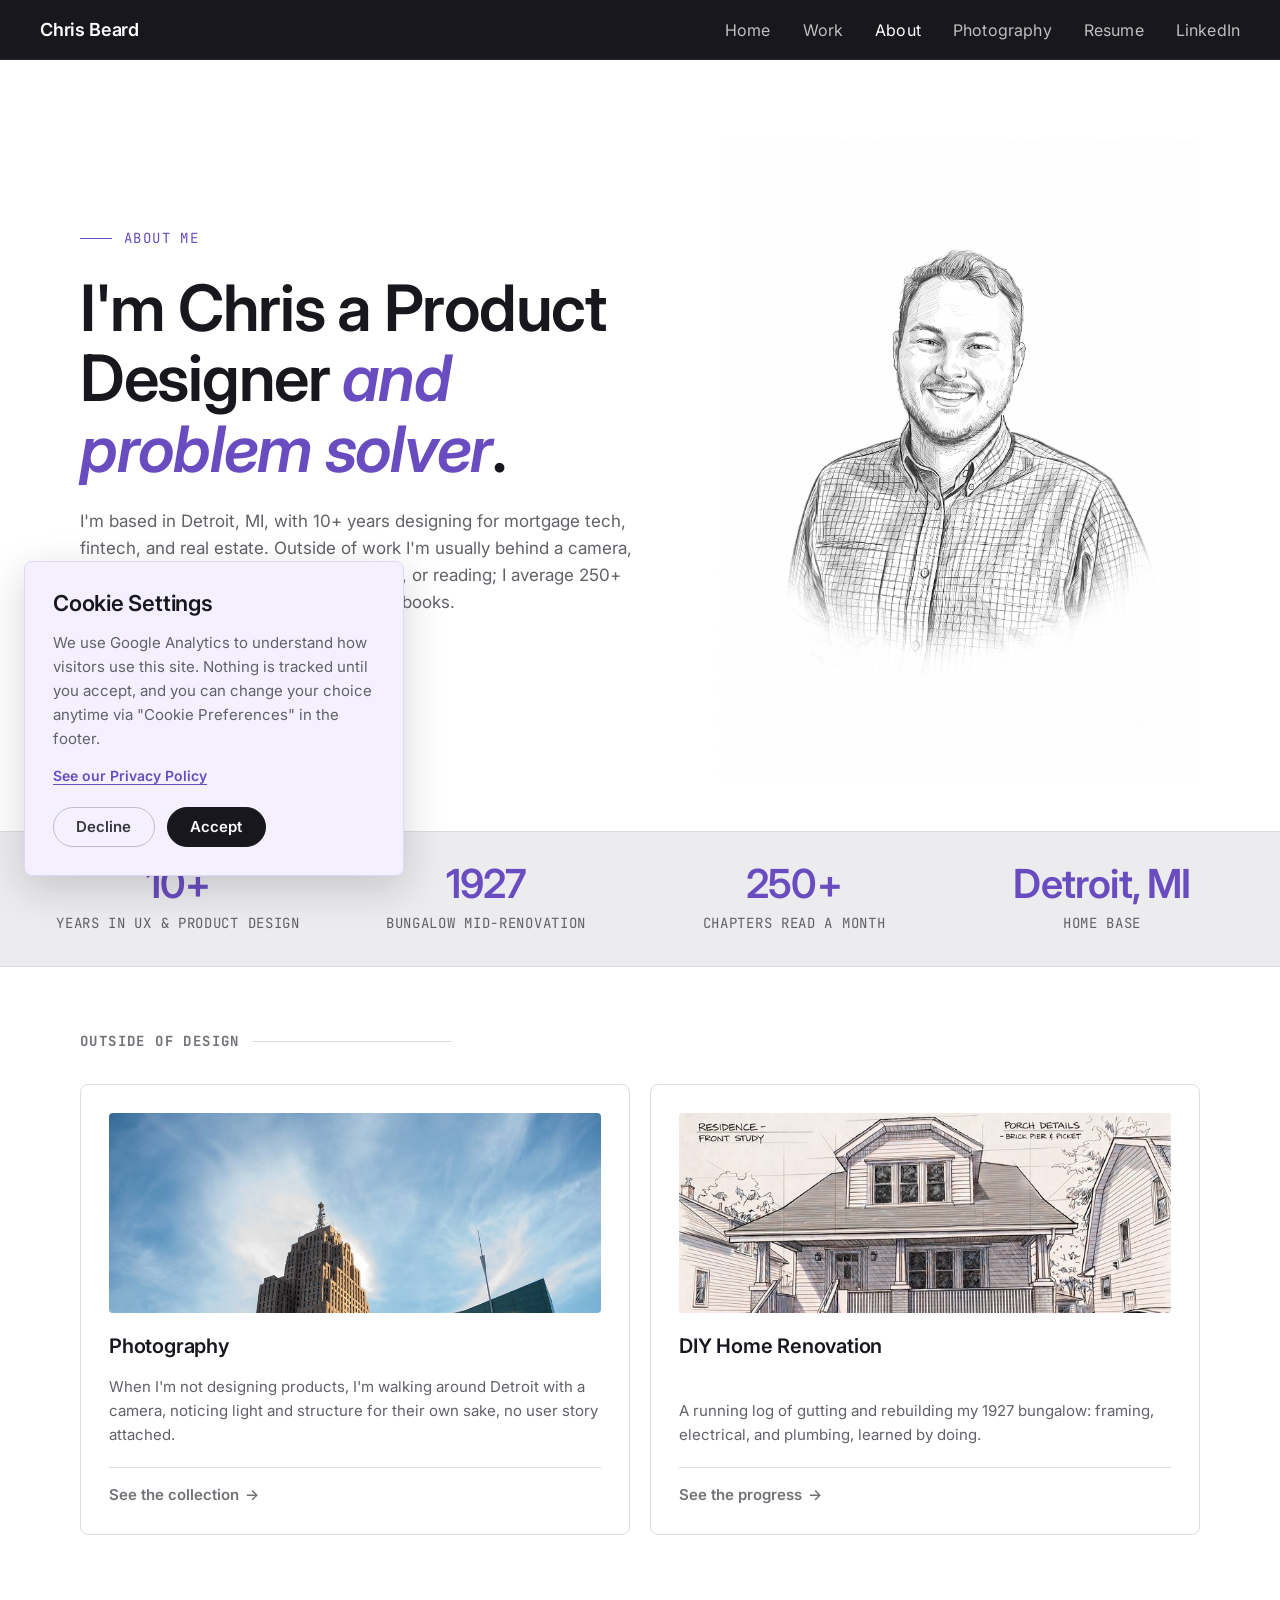
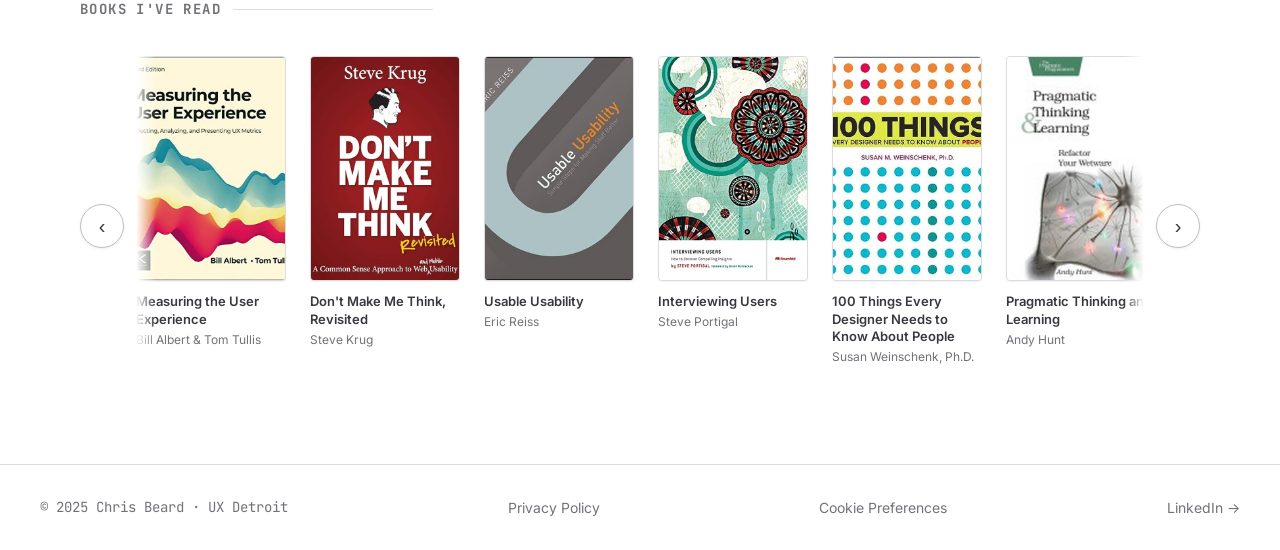
==== commit 1842223d: "updating main with new home page interactions" ====
--- a/about.html
+++ b/about.html
@@ -38,7 +38,7 @@
     <li><a href="work.html">Work</a></li>
     <li><a href="about.html" aria-current="page" class="nav-active">About</a></li>
     <li><a href="photography.html">Photography</a></li>
-    <li><a href="resume.html">Résumé</a></li>
+    <li><a href="resume.html">Resume</a></li>
     <li><a href="https://www.linkedin.com/in/beard02/" target="_blank" rel="noopener">LinkedIn</a></li>
   </ul>
   </div>
@@ -55,7 +55,7 @@
       <div class="hero-actions animate-in delay-3">
         <a class="btn-ghost" href="https://cdn.prod.website-files.com/657235eab95ad436f5d0ef59/69a52b93fa507fe3a2e2536a_Chris_Beard_Public_Resume.pdf" target="_blank" rel="noopener">
           <svg width="14" height="14" viewBox="0 0 16 16" fill="none"><path d="M2 14h12M8 2v8M4 7l4 4 4-4" stroke="currentColor" stroke-width="1.5" stroke-linecap="round" stroke-linejoin="round"/></svg>
-          Download Résumé
+          Download Resume
         </a>
         <div class="hero-social-links">
           <a class="social-link" href="https://www.linkedin.com/in/beard02/" target="_blank" rel="noopener" title="LinkedIn">in</a>
--- a/styles.css
+++ b/styles.css
@@ -18,13 +18,20 @@
     --gl-purple-50:  #f4f0ff;
     --gl-purple-100: #e1d8f9;
     --gl-purple-300: #ac93e6;
+    --gl-purple-500: #7b58cf;
     --gl-purple-600: #694cc0;
     --gl-purple-700: #5c47a6;
+    --gl-purple-900: #342d59;
 
     --gl-green-50:  #ecf4ee;   --gl-green-100: #c3e6cd;
+    --gl-green-500: #108548;
     --gl-green-600: #2f7549;   --gl-green-700: #306440;
-    --gl-orange-50: #fdf1dd;   --gl-orange-600: #995715;
-    --gl-red-50:    #fcf1ef;   --gl-red-600:    #c02f12;
+    --gl-green-900: #1e3e28;
+    --gl-blue-50:   #e9f3fc;   --gl-blue-500:   #1f75cb;   --gl-blue-900:   #213454;
+    --gl-orange-50: #fdf1dd;   --gl-orange-500: #ab6100;   --gl-orange-600: #995715;
+    --gl-orange-900: #532e16;
+    --gl-red-50:    #fcf1ef;   --gl-red-500:    #dd2b0e;   --gl-red-600:    #c02f12;
+    --gl-red-900:   #582014;
 
     /* Pajamas ships two weights only: 400 body, 600 headings and labels. */
     --gl-shadow-color: rgba(5,5,6,0.16);
@@ -319,13 +326,95 @@
   .nda-sub { font-size: 0.9375rem; color: var(--ink-2); }
 
   /* ── HOW I WORK ── */
-  /* ── HOME: centered hero ── */
-  .hero-home { max-width: 1060px; padding: 6.5rem 3rem 5.5rem; }
-  .hero-home .hero-eyebrow::before { display: none; }
-  .hero-home .hero-h1 { font-size: clamp(2.25rem, 5.5vw, 3.75rem); line-height: 1.08; letter-spacing: -0.03em; }
-  .hero-home .hero-h1 em { font-style: normal; color: var(--accent); }
-  .hero-home .hero-sub { max-width: 660px; margin: 1.75rem 0 0; font-size: 1.125rem; line-height: 1.6; }
-  .hero-home .hero-actions { margin: 2.25rem 0 0; }
+  /* ── HOME: hero (Home 2p design) ──
+     One screen under the nav: the headline in the middle, three case-study
+     cards above it and three below, the stats strip along the bottom. The
+     hero is ordinary flow layout, so it grows past one screen rather than
+     let anything overlap or clip. With motion allowed (.js on <html>) the
+     cards burst out from behind the headline on load, then the stats rise
+     in; hero-stage.js only supplies each card's offset from the centre. */
+  .hs { position: relative; display: flex; flex-direction: column; min-height: max(560px, calc(100vh - var(--navh, 60px))); min-height: max(560px, calc(100svh - var(--navh, 60px))); overflow: hidden;
+        --hs-thumb: clamp(70px, 13vh, 96px); --hs-box: clamp(200px, 20vw, 330px); --hs-jit: calc(80vh - 60px); }
+  .hs-area { flex: 1; display: flex; flex-direction: column; justify-content: space-between; gap: clamp(20px, 4vh, 40px); padding: clamp(32px, 5.5vh, 64px) 8px 12px; }
+
+  /* The headline comes first in the markup and is ordered between the rows. */
+  .hs-text { order: 2; align-self: center; position: relative; z-index: 4; margin: 0 40px; padding: clamp(18px, 3vh, 32px) clamp(24px, 3vw, 48px); background: var(--bg); border-radius: 24px; }
+  .hs-h1 { max-width: 900px; text-align: center; font-family: var(--font-display); font-size: clamp(1.75rem, min(4vw, 6vh), 3.375rem); line-height: 1.15; letter-spacing: -0.03em; font-weight: var(--gl-weight-bold); color: var(--heading); text-wrap: balance; }
+
+  /* Card tones — each card carries one; the box and dot read from it. */
+  .hs-tone-purple { --hs-bg: var(--gl-purple-50); --hs-fg: var(--gl-purple-900); --hs-dot: var(--gl-purple-500); }
+  .hs-tone-green  { --hs-bg: var(--gl-green-50);  --hs-fg: var(--gl-green-900);  --hs-dot: var(--gl-green-500); }
+  .hs-tone-blue   { --hs-bg: var(--gl-blue-50);   --hs-fg: var(--gl-blue-900);   --hs-dot: var(--gl-blue-500); }
+  .hs-tone-red    { --hs-bg: var(--gl-red-50);    --hs-fg: var(--gl-red-900);    --hs-dot: var(--gl-red-500); }
+  .hs-tone-orange { --hs-bg: var(--gl-orange-50); --hs-fg: var(--gl-orange-900); --hs-dot: var(--gl-orange-500); }
+
+  /* Three columns; each card sits part-way along its column (--xo, a share
+     of the column's spare width) and is nudged off the row's edge (--yj, a
+     share of --hs-jit), which is what makes the rows read as scattered. */
+  .hs-row { display: grid; grid-template-columns: repeat(3, minmax(0, 1fr)); gap: 12px; align-items: start; }
+  .hs-row--top { order: 1; }
+  .hs-row--bottom { order: 3; align-items: end; }
+  .hs-card { position: relative; z-index: 2; display: block; justify-self: start; border-radius: 12px; text-decoration: none;
+             margin-left: max(0px, calc((100% - var(--hs-thumb) - 10px - var(--hs-box)) * var(--xo))); }
+  .hs-row--top .hs-card { margin-top: calc(var(--hs-jit) * var(--yj)); }
+  .hs-row--bottom .hs-card { margin-bottom: calc(var(--hs-jit) * var(--yj)); }
+  .hs-row--top .hs-card:nth-child(1) { --i: 0; --xo: 0.4;  --yj: 0; }
+  .hs-row--top .hs-card:nth-child(2) { --i: 1; --xo: 0.7;  --yj: 0.08; }
+  .hs-row--top .hs-card:nth-child(3) { --i: 2; --xo: 0.35; --yj: 0.03; }
+  .hs-row--bottom .hs-card:nth-child(1) { --i: 3; --xo: 0.7;  --yj: 0.07; }
+  .hs-row--bottom .hs-card:nth-child(2) { --i: 4; --xo: 0.35; --yj: 0; }
+  .hs-row--bottom .hs-card:nth-child(3) { --i: 5; --xo: 0.1;  --yj: 0.11; }
+  .hs-bob { display: flex; }
+  .hs-card-in { display: flex; flex: 1; gap: 10px; min-width: 0; transition: transform 160ms linear; }
+  .hs-card:hover .hs-card-in { transform: translateY(-3px); }
+  .hs-thumb { flex: none; width: var(--hs-thumb); height: var(--hs-thumb); border-radius: 12px; overflow: hidden; background: var(--bg-subtle); border: 1px solid var(--gl-neutral-50); }
+  .hs-thumb img { width: 100%; height: 100%; object-fit: cover; display: block; }
+  .hs-thumb--contain img { object-fit: contain; padding: 14%; }
+  .hs-thumb-text { display: flex; width: 100%; height: 100%; align-items: center; justify-content: center; font-family: var(--font-mono); font-size: 0.6875rem; line-height: 1; font-weight: var(--gl-weight-bold); color: var(--ink-3); }
+  .hs-box { flex: none; display: flex; align-items: flex-start; gap: 12px; width: var(--hs-box); min-height: var(--hs-thumb); padding: clamp(12px, 2vh, 18px) clamp(14px, 1.6vw, 22px); border-radius: 10px; background: var(--hs-bg); font-size: clamp(0.84375rem, 1.9vh, 0.9375rem); line-height: 1.45; color: var(--hs-fg); text-wrap: pretty; }
+  .hs-dot { display: block; flex: none; width: 16px; height: 16px; margin-top: 2px; border-radius: 5px; background: var(--hs-dot); }
+  .hs-label { position: absolute; width: 1px; height: 1px; overflow: hidden; clip: rect(0 0 0 0); white-space: nowrap; }
+
+  .hs-stats { display: grid; grid-template-columns: repeat(4, minmax(0, 1fr)); align-items: center; min-height: clamp(110px, 20vh, 180px); padding: 1rem 0; border-top: 1px solid var(--gl-neutral-50); background: var(--bg); }
+  .hs-stat { display: flex; flex-direction: column; align-items: center; gap: 8px; text-align: center; padding: 0 16px; }
+  .hs-stat-num { font-family: var(--font-display); font-size: clamp(2.25rem, min(4.4vw, 7vh), 4rem); line-height: 1; letter-spacing: -0.04em; font-weight: var(--gl-weight-bold); color: var(--heading); }
+  .hs-stat-label { font-size: clamp(0.8125rem, 1.9vh, 1rem); line-height: 1.35; color: var(--ink); }
+
+  /* Short screens get a gentler scatter. */
+  @media (max-height: 820px) {
+    .hs { --hs-jit: calc((80vh - 60px) * 0.4); }
+  }
+  /* Too narrow for three across. Each band becomes a loose triangle: two
+     cards pushed to opposite edges at different heights, and the third on
+     a line of its own, set in from the side so it sits in the gap between
+     them. --hs-w is a card's width: a column at most. */
+  @media (max-width: 999px) {
+    .hs { --hs-thumb: clamp(70px, 10vh, 84px); --hs-w: min(50% - 8px, var(--hs-thumb) + 270px); --hs-step: clamp(20px, 4.5vh, 48px); }
+    .hs-area { padding-left: 24px; padding-right: 24px; }
+    .hs-text { margin: 0; }
+    .hs-row { grid-template-columns: repeat(2, minmax(0, 1fr)); gap: 16px; }
+    .hs-row .hs-card:nth-child(n) { width: min(100%, var(--hs-thumb) + 270px); margin: 0; }
+    .hs-box { flex: 1; width: auto; min-width: 0; }
+    .hs-row--top .hs-card:nth-child(2) { justify-self: end; margin-top: var(--hs-step); }
+    .hs-row--top .hs-card:nth-child(3) { grid-column: 1 / -1; width: var(--hs-w); margin-left: calc((100% - var(--hs-w)) * 0.42); }
+    .hs-row--bottom .hs-card:nth-child(1) { grid-column: 1 / -1; width: var(--hs-w); margin-left: calc((100% - var(--hs-w)) * 0.66); }
+    .hs-row--bottom .hs-card:nth-child(2) { margin-bottom: var(--hs-step); }
+    .hs-row--bottom .hs-card:nth-child(3) { justify-self: end; }
+  }
+
+  /* ── Entry sequence (motion allowed) ── */
+  @keyframes hsBurst { from { transform: translate(var(--dx, 0px), var(--dy, 0px)) scale(0.55); } to { transform: none; } }
+  @keyframes hsShow  { from { opacity: 0; } to { opacity: 1; } }
+  @keyframes hsGlow  { from { box-shadow: 0 0 48px 32px var(--bg); } to { box-shadow: 0 0 0 0 var(--bg); } }
+  @keyframes hsRise  { from { opacity: 0; transform: translateY(24px); } to { opacity: 1; transform: none; } }
+  @keyframes hsBob   { 0%, 100% { transform: translateY(0); } 50% { transform: translateY(-8px); } }
+  .js .hs-h1 { animation: fadeUp 600ms linear both; }
+  .js .hs-card { --d: calc(700ms + var(--i) * 140ms); animation: hsBurst 1100ms cubic-bezier(0.2,0.75,0.25,1) var(--d) both, hsShow 300ms linear var(--d) both; }
+  .js .hs-bob { animation: hsBob calc(5s + var(--i) * 0.6s) ease-in-out calc(var(--i) * -0.9s) infinite; }
+  /* The headline's glow hides the cards while they're still behind it; it
+     and the stats resolve once the last card is on its way. */
+  .js .hs-text  { animation: hsGlow 600ms linear 2040ms both; }
+  .js .hs-stats { animation: hsRise 700ms cubic-bezier(0.2,0.7,0.3,1) 2040ms both; }
 
   /* ── HOME: shared section chrome ── */
   .home-section { max-width: 1060px; margin: 0 auto; padding: 4.5rem 3rem 2rem; }
@@ -768,19 +857,7 @@
   .delay-2 { animation-delay: 0.16s; }
   .delay-3 { animation-delay: 0.24s; }
 
-  /* ── MOTION (carried over from the Home 2a design) ────────────────────
-     Line-wipe for the hero headline: each line clips its own inner span,
-     which slides up from below the clip. */
-  @keyframes lineWipe { from { opacity: 0; transform: translateY(110%); } to { opacity: 1; transform: none; } }
-  .hero-line { display: block; overflow: hidden; padding-bottom: 0.16em; margin-bottom: -0.16em; }
-  .hero-line > span { display: inline-block; animation: lineWipe 700ms cubic-bezier(0.2,0.7,0.25,1) both; }
-  .hero-line:nth-of-type(1) > span { animation-delay: 120ms; }
-  .hero-line:nth-of-type(2) > span { animation-delay: 240ms; }
-
-  .hero-home .hero-eyebrow { animation: fadeUp 500ms linear both; }
-  .hero-home .hero-sub     { animation: fadeUp 600ms linear 420ms both; }
-  .hero-home .hero-actions { animation: fadeUp 600ms linear 560ms both; }
-
+  /* ── MOTION (carried over from the Home 2a design) ──────────────────── */
   /* 'backwards' rather than 'both': the filled end state of 'both' would
      pin transform and defeat the hover lift below. */
   .feature-card { animation: fadeUp 480ms linear backwards; }
@@ -877,7 +954,17 @@
     .work-mini-media { border-right: 0; border-bottom: 1px solid var(--border); padding: 1.25rem 1rem; }
     .work-mini-media img { width: auto; max-width: 100%; height: 260px; max-height: none; }
     .hero-h1 { font-size: 2.25rem; }
-    .hero-home { padding: 3rem 1.25rem 2.5rem; }
+    /* Phone hero: cards stacked full-width above and below the headline,
+       stats in a 2×2 grid. Taller than one screen on most phones. */
+    .hs { --hs-thumb: 60px; }
+    .hs-area { padding: 1.5rem 1.25rem; gap: 1.5rem; }
+    .hs-text { padding: 0.5rem 0; }
+    .hs-row { grid-template-columns: minmax(0, 1fr); gap: 0.625rem; }
+    .hs-row .hs-card:nth-child(n) { grid-column: auto; justify-self: stretch; width: auto; margin: 0; }
+    .hs-box { gap: 10px; padding: 12px 14px; font-size: 0.875rem; }
+    .hs-stats { grid-template-columns: repeat(2, minmax(0, 1fr)); row-gap: 1.25rem; padding: 1.5rem 0; }
+    .hs-stat-num { font-size: 1.75rem; }
+    .hs-stat-label { font-size: 0.8125rem; }
     .home-section { padding: 2.5rem 1.25rem 1rem; }
     .feature-body { padding: 1.5rem; }
     .feature-metrics { gap: 0.75rem; }
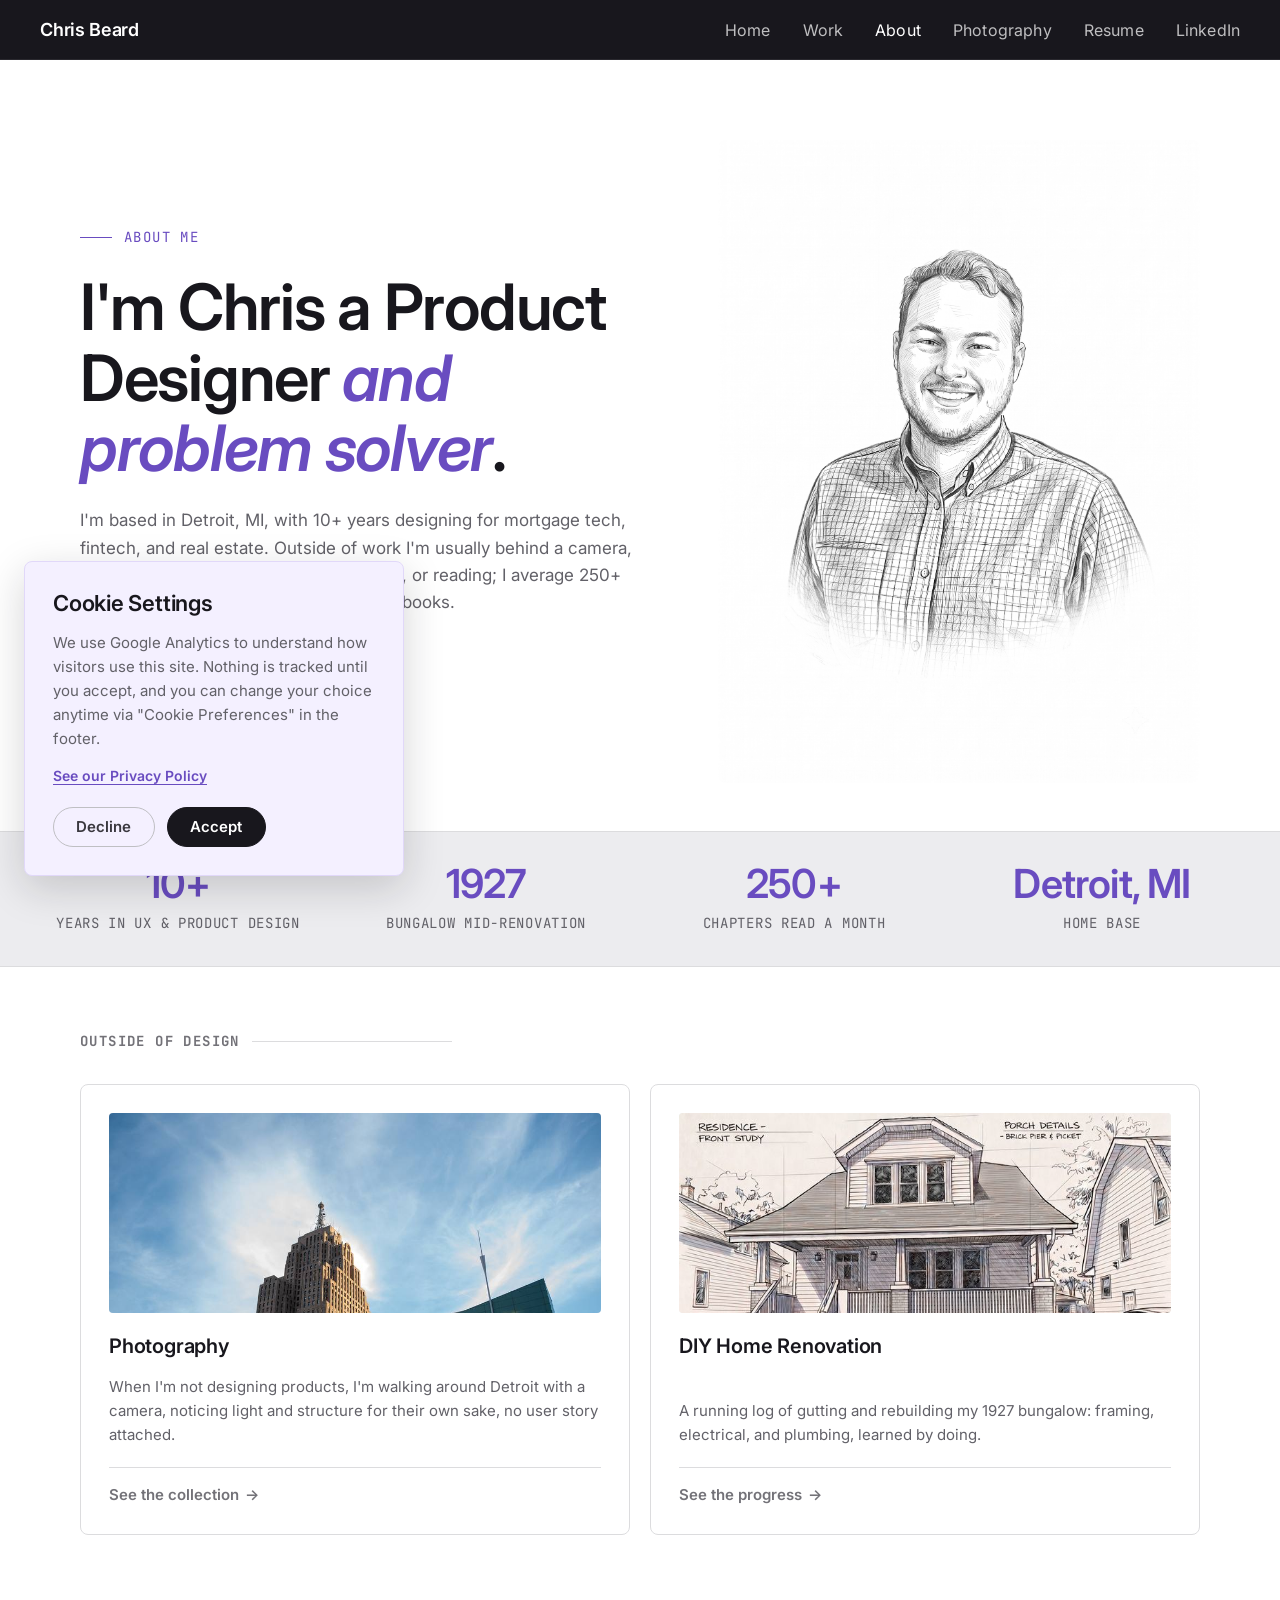
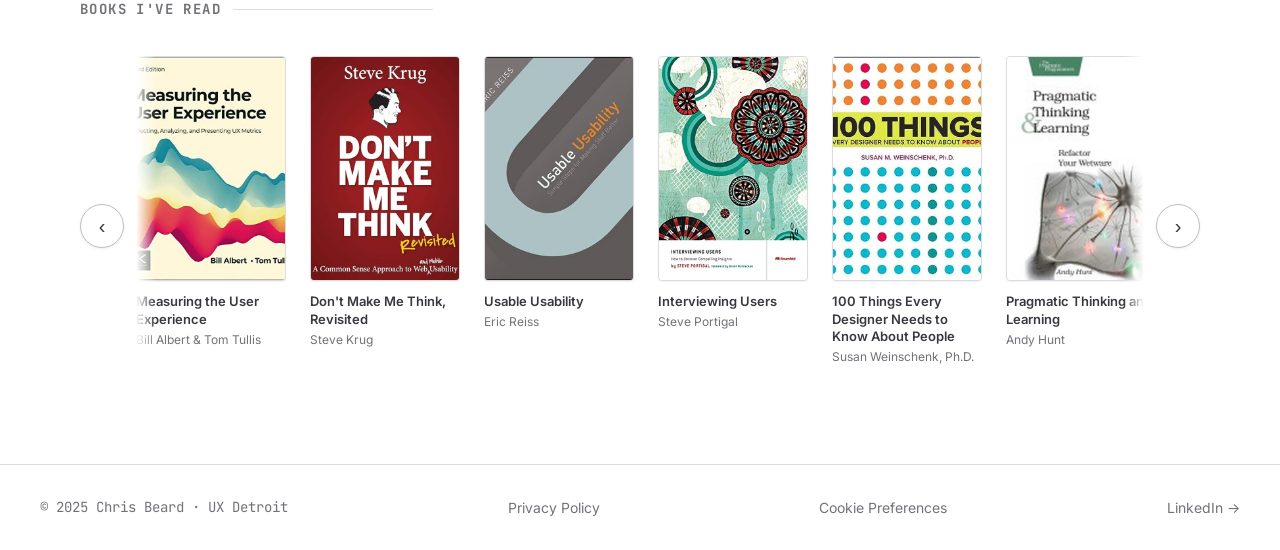
==== commit 04bdad34: "added favicon" ====
--- a/about.html
+++ b/about.html
@@ -15,7 +15,10 @@
   gtag('js', new Date());
   gtag('config', 'G-MFQD566YZS');
 </script>
-<title>About — Chris Beard</title>
+<title>About | Chris Beard</title>
+<link rel="icon" href="favicon.svg" type="image/svg+xml">
+<link rel="icon" href="favicon-32.png" type="image/png" sizes="32x32">
+<link rel="apple-touch-icon" href="apple-touch-icon.png">
 <link rel="preconnect" href="https://fonts.googleapis.com">
 <link rel="preconnect" href="https://fonts.gstatic.com" crossorigin>
 <link href="https://fonts.googleapis.com/css2?family=Inter:ital,wght@0,400;0,600;1,400;1,600&family=JetBrains+Mono:ital,wght@0,400;0,600;1,400&display=swap" rel="stylesheet">
@@ -338,11 +341,11 @@
     }
   }, { passive: false });
 
-  // Click-and-drag (mouse only — touch already scrolls natively via touch-action)
+  // Click-and-drag (mouse only; touch already scrolls natively via touch-action)
   var isDown = false, isDragging = false, startX = 0, startScroll = 0;
 
   // Book cover images are draggable by default, which hijacks the pointer
-  // sequence with a native ghost-image drag — block it so our scroll-drag wins.
+  // sequence with a native ghost-image drag; block it so our scroll-drag wins.
   track.addEventListener('dragstart', function (e) { e.preventDefault(); });
 
   track.addEventListener('pointerdown', function (e) {
--- a/styles.css
+++ b/styles.css
@@ -10,6 +10,7 @@
     --gl-neutral-50:  #ececef;
     --gl-neutral-100: #dcdcde;
     --gl-neutral-200: #bfbfc3;
+    --gl-neutral-400: #89888d;
     --gl-neutral-500: #737278;
     --gl-neutral-600: #626168;
     --gl-neutral-800: #3a383f;
@@ -21,6 +22,7 @@
     --gl-purple-500: #7b58cf;
     --gl-purple-600: #694cc0;
     --gl-purple-700: #5c47a6;
+    --gl-purple-800: #493c83;
     --gl-purple-900: #342d59;
 
     --gl-green-50:  #ecf4ee;   --gl-green-100: #c3e6cd;
@@ -211,22 +213,24 @@
     line-height: 1.6; margin-bottom: 2.5rem; font-weight: var(--gl-weight-normal);
   }
   .hero-actions { display: flex; align-items: center; gap: 1.25rem; flex-wrap: wrap; margin-bottom: 4rem; }
-  .btn-primary {
-    background: var(--accent); color: #ffffff; padding: 0.75rem 1.75rem;
-    border-radius: var(--radius); font-size: 1rem; font-weight: var(--gl-weight-bold);
-    text-decoration: none; letter-spacing: 0.01em;
-    transition: background var(--transition), transform var(--transition);
-    cursor: pointer; border: none; display: inline-block;
-  }
-  .btn-primary:hover { background: var(--accent-hover); transform: translateY(-1px); }
-  .btn-ghost {
-    color: var(--ink-2); font-size: 1rem; text-decoration: none;
-    display: flex; align-items: center; gap: 0.5rem;
-    transition: color var(--transition), background var(--transition);
-    cursor: pointer; border: 1px solid var(--border); background: transparent;
-    padding: 0.4rem 0.75rem; border-radius: var(--radius);
-  }
-  .btn-ghost:hover { color: var(--accent); border-color: var(--accent); background: var(--accent-2-light); border-radius: var(--radius); }
+  /* Pajamas buttons: confirm (primary) and default (secondary). Regular
+     weight, 12px side padding, a 1px inset border, and the system's state
+     steps — hover one step darker, active two — on a 100ms linear
+     transition. Sized one step up from Pajamas' 32px medium, as page CTAs.
+     Purple stands in for Pajamas' confirm blue, as it does site-wide. */
+  .btn-primary, .btn-ghost {
+    display: inline-flex; align-items: center; justify-content: center; gap: 0.5rem;
+    padding: 0.625rem 0.75rem; border: 0; border-radius: var(--radius-lg);
+    font-family: inherit; font-size: 1rem; line-height: 1.25rem; font-weight: var(--gl-weight-normal);
+    text-decoration: none; cursor: pointer;
+    transition: color 100ms linear, background-color 100ms linear, box-shadow 100ms linear;
+  }
+  .btn-primary { background: var(--gl-purple-600); color: var(--gl-neutral-0); box-shadow: inset 0 0 0 1px var(--gl-purple-700); }
+  .btn-primary:hover  { background: var(--gl-purple-700); box-shadow: inset 0 0 0 1px var(--gl-purple-900); }
+  .btn-primary:active { background: var(--gl-purple-800); box-shadow: inset 0 0 0 1px var(--gl-purple-900); }
+  .btn-ghost { background: var(--gl-neutral-0); color: var(--gl-neutral-800); box-shadow: inset 0 0 0 1px var(--gl-neutral-200); }
+  .btn-ghost:hover  { background: var(--gl-neutral-50);  box-shadow: inset 0 0 0 1px var(--gl-neutral-400); }
+  .btn-ghost:active { background: var(--gl-neutral-100); box-shadow: inset 0 0 0 1px var(--gl-neutral-600); }
   .hero-with-portrait { display: grid; grid-template-columns: 1.1fr 0.9fr; gap: 3rem; align-items: center; }
   .hero-with-portrait .hero-actions { margin-bottom: 0; }
   .hero-portrait { width: 100%; aspect-ratio: 3 / 4; border-radius: var(--radius-lg); overflow: hidden; }
@@ -335,11 +339,14 @@
      in; hero-stage.js only supplies each card's offset from the centre. */
   .hs { position: relative; display: flex; flex-direction: column; min-height: max(560px, calc(100vh - var(--navh, 60px))); min-height: max(560px, calc(100svh - var(--navh, 60px))); overflow: hidden;
         --hs-thumb: clamp(70px, 13vh, 96px); --hs-box: clamp(200px, 20vw, 330px); --hs-jit: calc(80vh - 60px); }
-  .hs-area { flex: 1; display: flex; flex-direction: column; justify-content: space-between; gap: clamp(20px, 4vh, 40px); padding: clamp(32px, 5.5vh, 64px) 8px 12px; }
+  .hs-area { flex: 1; display: flex; flex-direction: column; justify-content: space-between; gap: clamp(12px, 2.5vh, 40px); padding: clamp(16px, 3vh, 64px) 8px 12px; }
 
   /* The headline comes first in the markup and is ordered between the rows. */
-  .hs-text { order: 2; align-self: center; position: relative; z-index: 4; margin: 0 40px; padding: clamp(18px, 3vh, 32px) clamp(24px, 3vw, 48px); background: var(--bg); border-radius: 24px; }
+  .hs-text { order: 2; align-self: center; position: relative; z-index: 4; display: flex; flex-direction: column; align-items: center; gap: clamp(12px, 2.4vh, 24px); margin: 0 40px; padding: clamp(4px, 1.2vh, 32px) clamp(24px, 3vw, 48px); background: var(--bg); border-radius: 24px; }
   .hs-h1 { max-width: 900px; text-align: center; font-family: var(--font-display); font-size: clamp(1.75rem, min(4vw, 6vh), 3.375rem); line-height: 1.15; letter-spacing: -0.03em; font-weight: var(--gl-weight-bold); color: var(--heading); text-wrap: balance; }
+  .hs-h1-intro { display: block; }
+  .hs-accent { color: var(--accent); }
+  .hs-actions { display: flex; flex-wrap: wrap; justify-content: center; gap: 1rem; }
 
   /* Card tones — each card carries one; the box and dot read from it. */
   .hs-tone-purple { --hs-bg: var(--gl-purple-50); --hs-fg: var(--gl-purple-900); --hs-dot: var(--gl-purple-500); }
@@ -365,8 +372,10 @@
   .hs-row--bottom .hs-card:nth-child(2) { --i: 4; --xo: 0.35; --yj: 0; }
   .hs-row--bottom .hs-card:nth-child(3) { --i: 5; --xo: 0.1;  --yj: 0.11; }
   .hs-bob { display: flex; }
-  .hs-card-in { display: flex; flex: 1; gap: 10px; min-width: 0; transition: transform 160ms linear; }
-  .hs-card:hover .hs-card-in { transform: translateY(-3px); }
+  /* Hover lifts the card, rings it in its own tone and drops the same soft
+     shadow the site's other cards use. */
+  .hs-card-in { display: flex; flex: 1; gap: 10px; min-width: 0; border-radius: 12px; outline: 2px solid transparent; outline-offset: 5px; transition: transform 160ms linear, outline-color 160ms linear, box-shadow 160ms linear; }
+  .hs-card:hover .hs-card-in { transform: translateY(-3px); outline-color: var(--hs-dot); box-shadow: 0 8px 24px rgba(5,5,6,0.08); }
   .hs-thumb { flex: none; width: var(--hs-thumb); height: var(--hs-thumb); border-radius: 12px; overflow: hidden; background: var(--bg-subtle); border: 1px solid var(--gl-neutral-50); }
   .hs-thumb img { width: 100%; height: 100%; object-fit: cover; display: block; }
   .hs-thumb--contain img { object-fit: contain; padding: 14%; }
@@ -381,8 +390,8 @@
   .hs-stat-label { font-size: clamp(0.8125rem, 1.9vh, 1rem); line-height: 1.35; color: var(--ink); }
 
   /* Short screens get a gentler scatter. */
-  @media (max-height: 820px) {
-    .hs { --hs-jit: calc((80vh - 60px) * 0.4); }
+  @media (max-height: 960px) {
+    .hs { --hs-jit: calc((80vh - 60px) * 0.25); }
   }
   /* Too narrow for three across. Each band becomes a loose triangle: two
      cards pushed to opposite edges at different heights, and the third on
@@ -409,6 +418,7 @@
   @keyframes hsRise  { from { opacity: 0; transform: translateY(24px); } to { opacity: 1; transform: none; } }
   @keyframes hsBob   { 0%, 100% { transform: translateY(0); } 50% { transform: translateY(-8px); } }
   .js .hs-h1 { animation: fadeUp 600ms linear both; }
+  .js .hs-actions { animation: fadeUp 600ms linear 200ms both; }
   .js .hs-card { --d: calc(700ms + var(--i) * 140ms); animation: hsBurst 1100ms cubic-bezier(0.2,0.75,0.25,1) var(--d) both, hsShow 300ms linear var(--d) both; }
   .js .hs-bob { animation: hsBob calc(5s + var(--i) * 0.6s) ease-in-out calc(var(--i) * -0.9s) infinite; }
   /* The headline's glow hides the cards while they're still behind it; it
@@ -509,13 +519,14 @@
   .book-carousel-btn:disabled:hover { background: var(--bg-card); border-color: var(--border-strong); color: var(--ink); transform: none; box-shadow: none; }
 
   /* ── QUOTE STRIP ── */
-  .quote-strip { background: var(--bg-dark); padding: 3.5rem 2.5rem; text-align: center; }
+  /* Subtle surface; the footer supplies the rule along the bottom. */
+  .quote-strip { background: var(--bg-subtle); border-top: 1px solid var(--border); padding: 3.5rem 2.5rem; text-align: center; }
   .quote-text {
     font-family: var(--font-display); font-size: clamp(1.1rem, 2.5vw, 1.4rem);
-    font-weight: var(--gl-weight-normal); font-style: italic; color: rgba(255,255,255,0.9);
-    max-width: 700px; margin: 0 auto 1rem; line-height: 1.6; opacity: 0.9;
-  }
-  .quote-attr { font-family: var(--font-mono); font-size: 0.75rem; letter-spacing: 0.09em; text-transform: uppercase; color: rgba(255,255,255,0.55); }
+    font-weight: var(--gl-weight-normal); font-style: italic; color: var(--heading);
+    max-width: 700px; margin: 0 auto 1rem; line-height: 1.6;
+  }
+  .quote-attr { font-family: var(--font-mono); font-size: 0.75rem; letter-spacing: 0.09em; text-transform: uppercase; color: var(--ink-2); }
 
   /* ── FOOTER ── */
   footer { border-top: 1px solid var(--border); padding: 2rem 2.5rem; }
@@ -958,7 +969,9 @@
        stats in a 2×2 grid. Taller than one screen on most phones. */
     .hs { --hs-thumb: 60px; }
     .hs-area { padding: 1.5rem 1.25rem; gap: 1.5rem; }
-    .hs-text { padding: 0.5rem 0; }
+    .hs-text { padding: 0.5rem 0; align-self: stretch; }
+    .hs-actions { width: 100%; flex-direction: column; gap: 0.625rem; }
+    .hs-actions > * { text-align: center; }
     .hs-row { grid-template-columns: minmax(0, 1fr); gap: 0.625rem; }
     .hs-row .hs-card:nth-child(n) { grid-column: auto; justify-self: stretch; width: auto; margin: 0; }
     .hs-box { gap: 10px; padding: 12px 14px; font-size: 0.875rem; }
